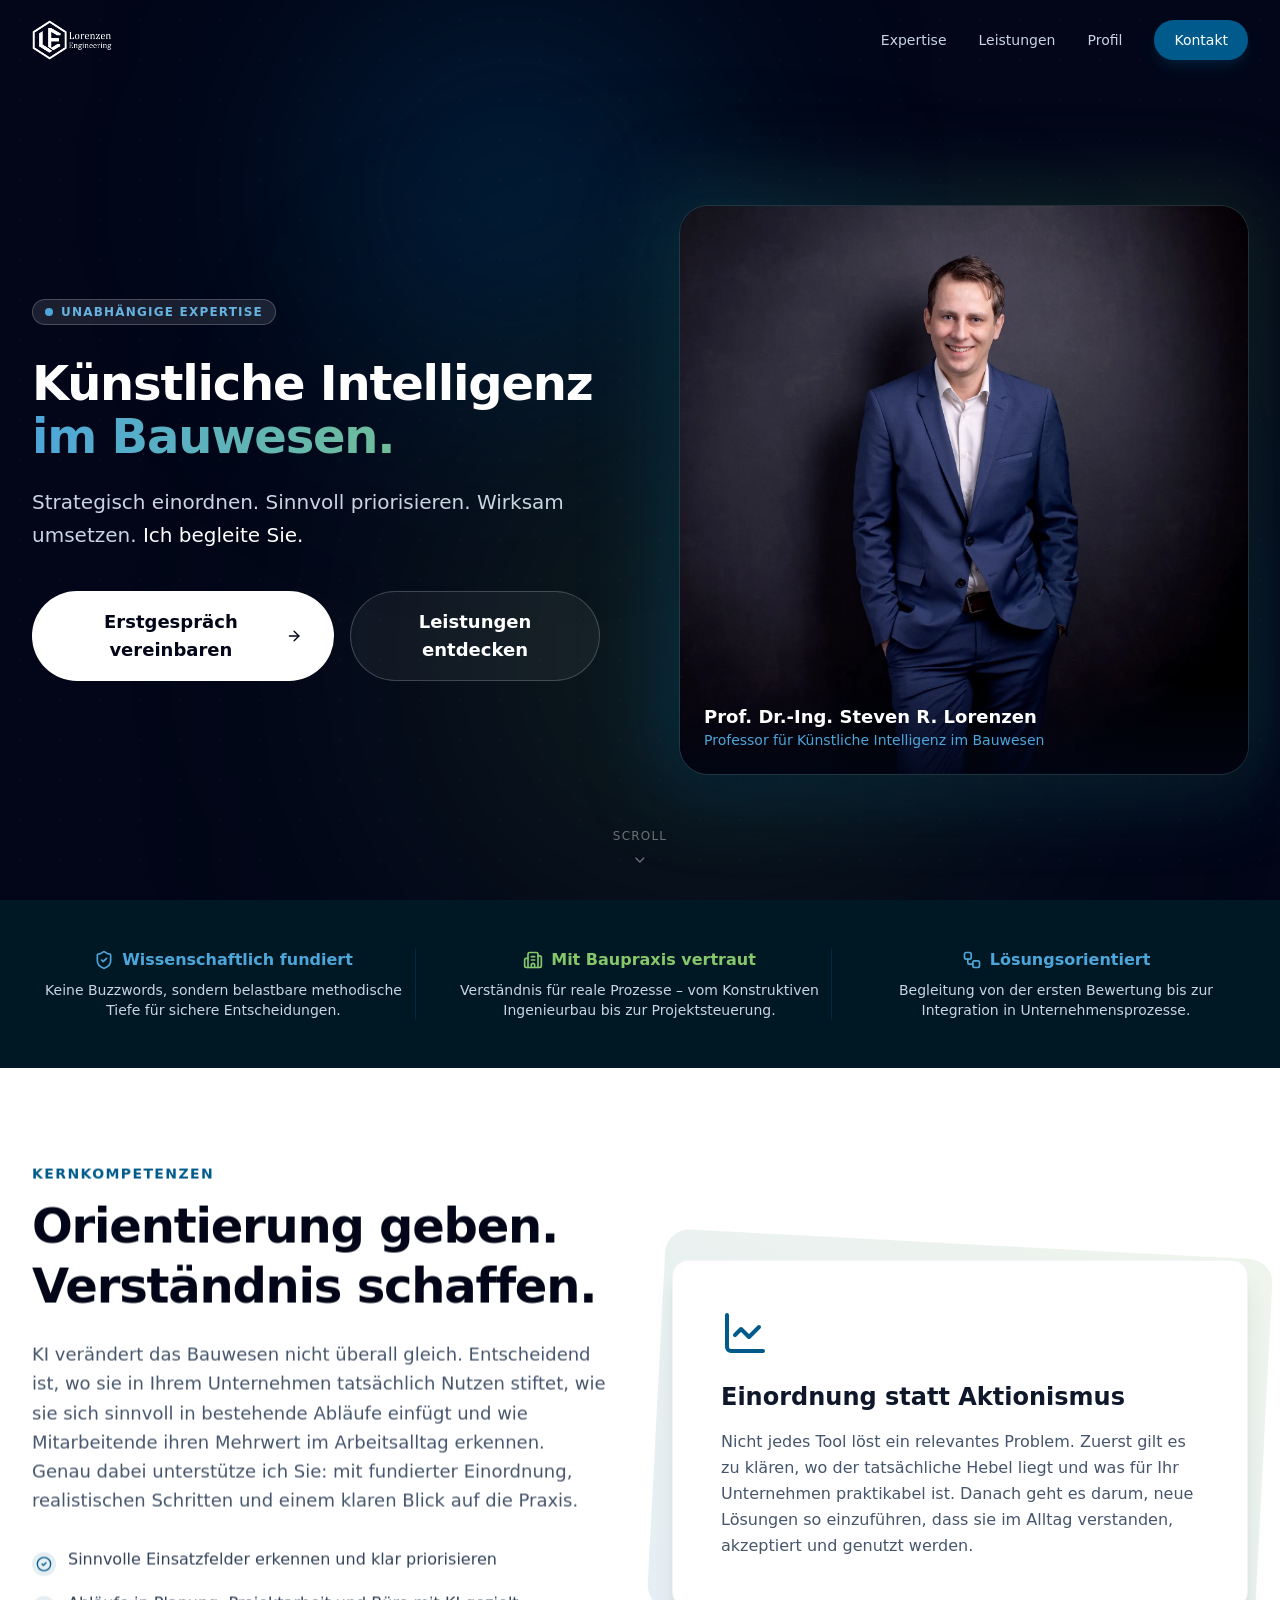
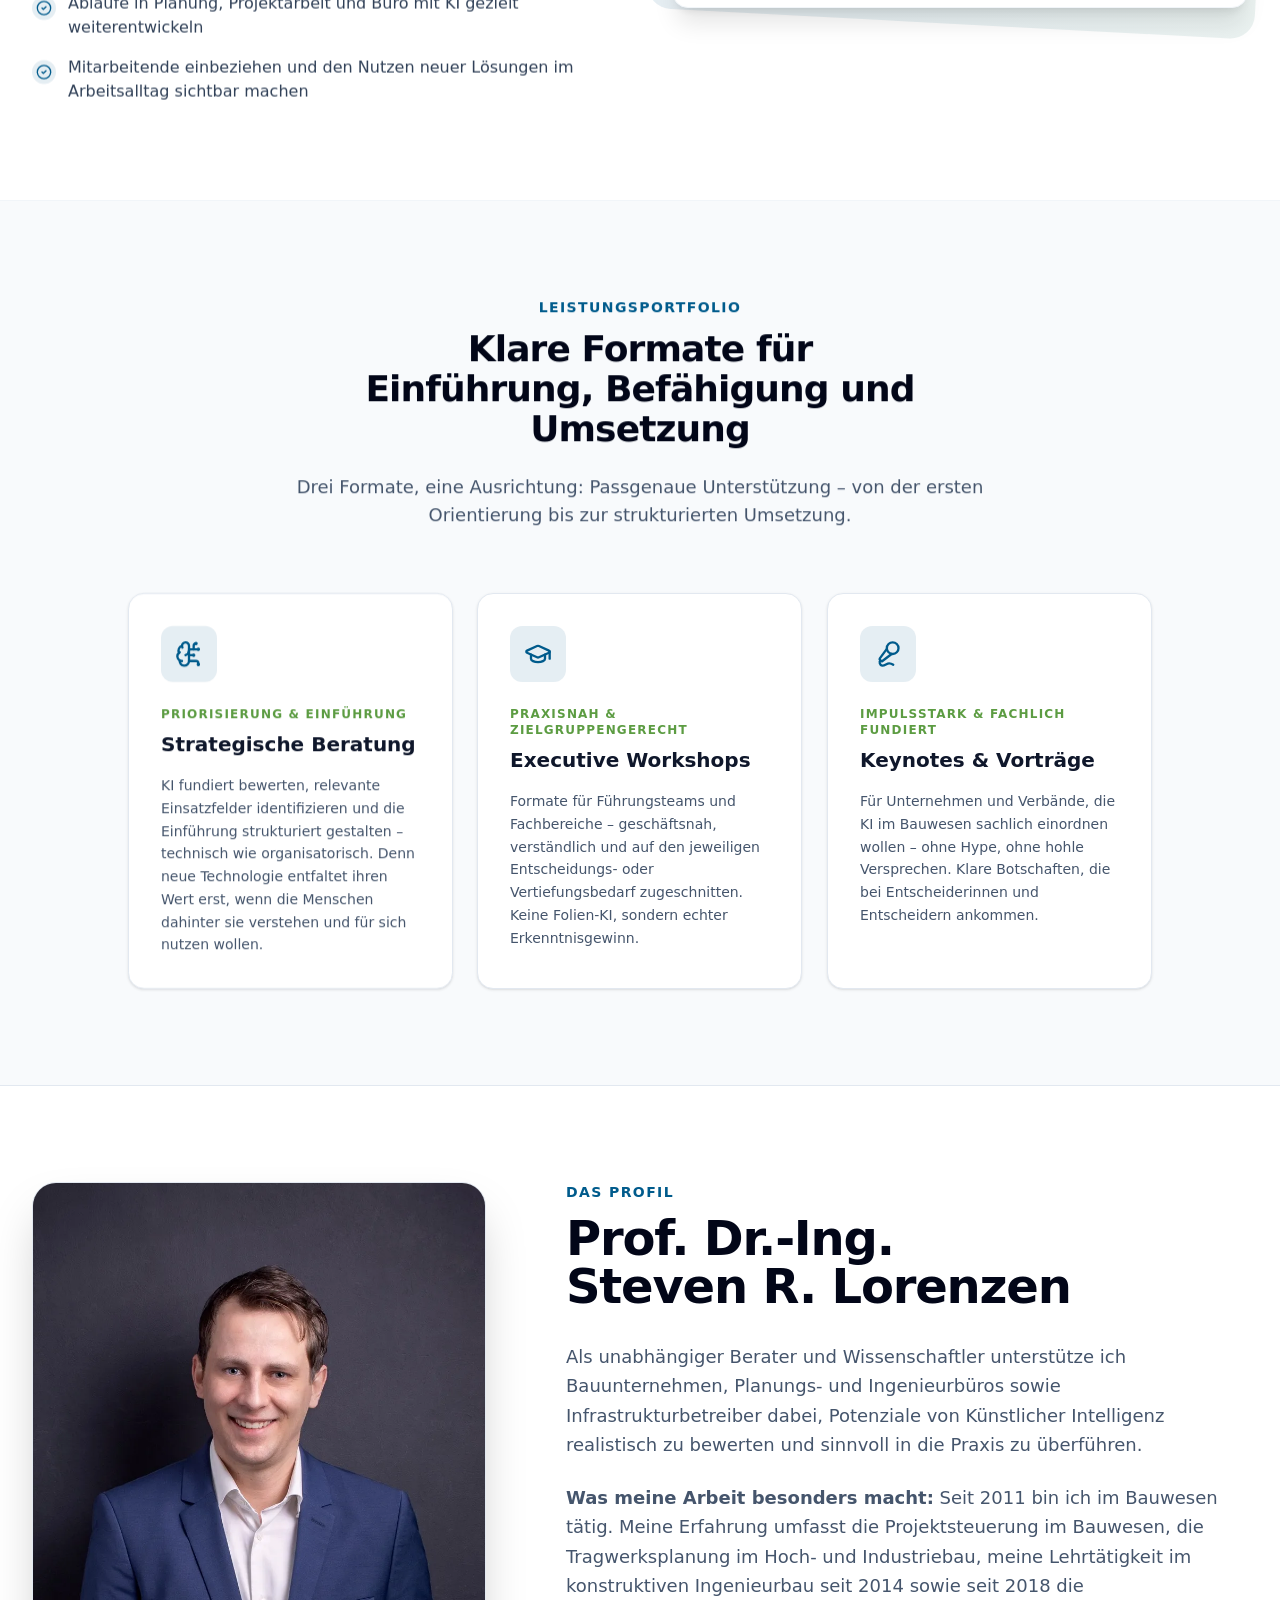
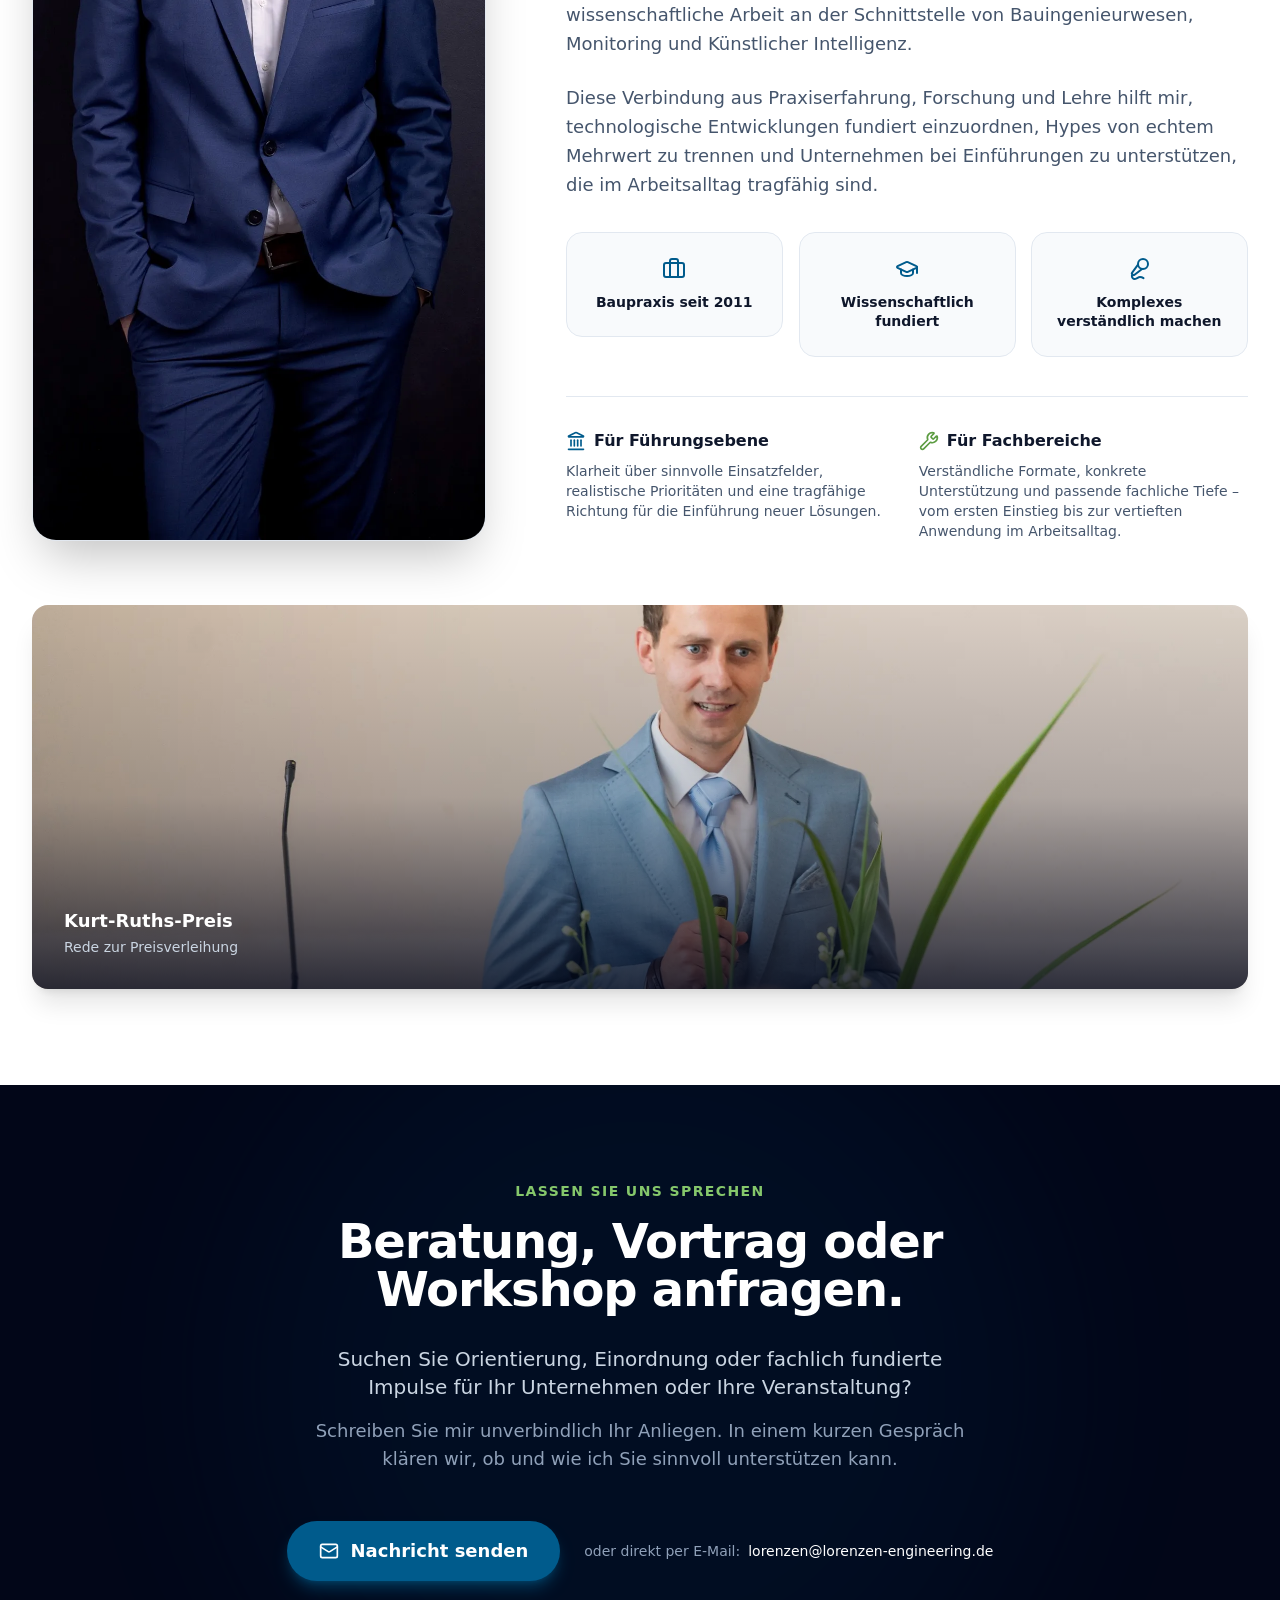
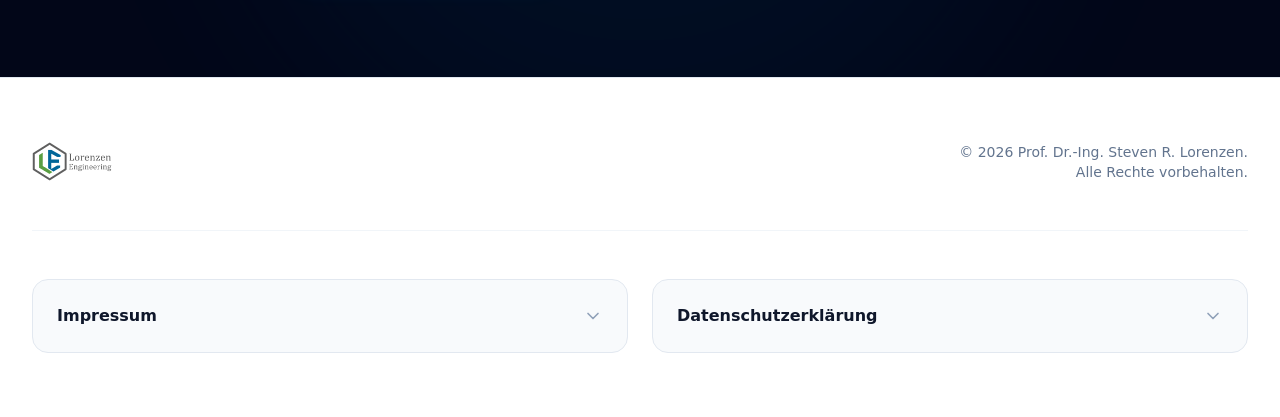
==== index.html @ 6f0c01d5 "Deploy Lorenzen Engineering Website - Neue React-App (Vite + Tailwind + Framer Motion) - WebP-Bilder" ====
<!doctype html>
<html lang="de" style="scroll-behavior:smooth">
  <head>
    <meta charset="UTF-8" />
    <meta name="viewport" content="width=device-width, initial-scale=1.0" />

    <title>Lorenzen Engineering – KI-Beratung im Bauwesen</title>
    <meta name="description" content="Prof. Dr.-Ing. Steven R. Lorenzen – Unabhängige KI-Beratung für das Bauwesen. Strategische Einordnung, Workshops und Keynotes. Sinnvoll priorisieren, wirksam umsetzen." />
    <meta name="author" content="Prof. Dr.-Ing. Steven R. Lorenzen" />
    <meta name="theme-color" content="#0f172a" />
    <meta name="keywords" content="KI Bauwesen, Künstliche Intelligenz Bauindustrie, KI-Beratung, AI Construction, KI Bauunternehmen, KI Strategie Bau, Digitalisierung Bauwesen, Steven Lorenzen, Lorenzen Engineering" />

    <!-- Canonical URL – Domain ggf. anpassen -->
    <link rel="canonical" href="https://lorenzen-engineering.de/" />

    <!-- Favicon -->
    <link rel="icon" type="image/svg+xml" href="/LE-LOGO.svg" />
    <link rel="icon" type="image/png" sizes="180x180" href="/favicon-180.png" />
    <link rel="apple-touch-icon" href="/favicon-180.png" />

    <!-- Preload Hero-Portrait (Above the fold) -->
    <link rel="preload" as="image" type="image/webp" href="/portrait.webp" />

    <!-- Open Graph – Domain ggf. anpassen -->
    <meta property="og:type" content="website" />
    <meta property="og:url" content="https://lorenzen-engineering.de/" />
    <meta property="og:title" content="Lorenzen Engineering – KI-Beratung im Bauwesen" />
    <meta property="og:description" content="Prof. Dr.-Ing. Steven R. Lorenzen – Unabhängige KI-Beratung für das Bauwesen. Strategisch einordnen, sinnvoll priorisieren, wirksam umsetzen." />
    <meta property="og:image" content="https://lorenzen-engineering.de/portrait.jpg" />
    <meta property="og:image:width" content="1800" />
    <meta property="og:image:height" content="1800" />
    <meta property="og:locale" content="de_DE" />
    <meta property="og:site_name" content="Lorenzen Engineering" />

    <!-- Twitter Card -->
    <meta name="twitter:card" content="summary_large_image" />
    <meta name="twitter:title" content="Lorenzen Engineering – KI-Beratung im Bauwesen" />
    <meta name="twitter:description" content="Prof. Dr.-Ing. Steven R. Lorenzen – Unabhängige KI-Beratung für das Bauwesen." />
    <meta name="twitter:image" content="https://lorenzen-engineering.de/portrait.jpg" />

    <!-- JSON-LD Structured Data -->
    <script type="application/ld+json">
    {
      "@context": "https://schema.org",
      "@type": "ProfessionalService",
      "name": "Lorenzen Engineering",
      "description": "Unabhängige KI-Beratung für das Bauwesen – Strategische Einordnung, Executive Workshops und Keynotes.",
      "url": "https://lorenzen-engineering.de",
      "logo": "https://lorenzen-engineering.de/LE-LOGO.svg",
      "image": "https://lorenzen-engineering.de/portrait.jpg",
      "email": "lorenzen@lorenzen-engineering.de",
      "knowsAbout": [
        "Künstliche Intelligenz im Bauwesen",
        "KI-Strategie für Bauunternehmen",
        "Digitalisierung in der Bauindustrie",
        "Structural Health Monitoring",
        "Konstruktiver Ingenieurbau"
      ],
      "founder": {
        "@type": "Person",
        "name": "Prof. Dr.-Ing. Steven R. Lorenzen",
        "jobTitle": "Professor für Künstliche Intelligenz im Bauwesen",
        "honorificPrefix": "Prof. Dr.-Ing.",
        "url": "https://lorenzen-engineering.de",
        "email": "lorenzen@lorenzen-engineering.de",
        "knowsAbout": [
          "Künstliche Intelligenz",
          "Bauingenieurwesen",
          "Structural Health Monitoring",
          "Tragwerksplanung",
          "Projektsteuerung"
        ]
      },
      "areaServed": {
        "@type": "Country",
        "name": "Germany"
      },
      "serviceType": [
        "KI-Strategieberatung",
        "Executive Workshops",
        "Keynotes und Fachvorträge"
      ]
    }
    </script>
    <script type="module" crossorigin src="/assets/index-CwK6IQO-.js"></script>
    <link rel="stylesheet" crossorigin href="/assets/index-BB06YUDj.css">
  </head>
  <body>
    <div id="root"></div>
  </body>
</html>
---- assets/index-BB06YUDj.css ----
@layer properties{@supports (((-webkit-hyphens:none)) and (not (margin-trim:inline))) or ((-moz-orient:inline) and (not (color:rgb(from red r g b)))){*,:before,:after,::backdrop{--tw-translate-x:0;--tw-translate-y:0;--tw-translate-z:0;--tw-rotate-x:initial;--tw-rotate-y:initial;--tw-rotate-z:initial;--tw-skew-x:initial;--tw-skew-y:initial;--tw-space-y-reverse:0;--tw-divide-y-reverse:0;--tw-border-style:solid;--tw-gradient-position:initial;--tw-gradient-from:#0000;--tw-gradient-via:#0000;--tw-gradient-to:#0000;--tw-gradient-stops:initial;--tw-gradient-via-stops:initial;--tw-gradient-from-position:0%;--tw-gradient-via-position:50%;--tw-gradient-to-position:100%;--tw-leading:initial;--tw-font-weight:initial;--tw-tracking:initial;--tw-shadow:0 0 #0000;--tw-shadow-color:initial;--tw-shadow-alpha:100%;--tw-inset-shadow:0 0 #0000;--tw-inset-shadow-color:initial;--tw-inset-shadow-alpha:100%;--tw-ring-color:initial;--tw-ring-shadow:0 0 #0000;--tw-inset-ring-color:initial;--tw-inset-ring-shadow:0 0 #0000;--tw-ring-inset:initial;--tw-ring-offset-width:0px;--tw-ring-offset-color:#fff;--tw-ring-offset-shadow:0 0 #0000;--tw-blur:initial;--tw-brightness:initial;--tw-contrast:initial;--tw-grayscale:initial;--tw-hue-rotate:initial;--tw-invert:initial;--tw-opacity:initial;--tw-saturate:initial;--tw-sepia:initial;--tw-drop-shadow:initial;--tw-drop-shadow-color:initial;--tw-drop-shadow-alpha:100%;--tw-drop-shadow-size:initial;--tw-backdrop-blur:initial;--tw-backdrop-brightness:initial;--tw-backdrop-contrast:initial;--tw-backdrop-grayscale:initial;--tw-backdrop-hue-rotate:initial;--tw-backdrop-invert:initial;--tw-backdrop-opacity:initial;--tw-backdrop-saturate:initial;--tw-backdrop-sepia:initial;--tw-duration:initial;--tw-divide-x-reverse:0}}}@layer theme{:root,:host{--font-sans:ui-sans-serif, system-ui, sans-serif, "Apple Color Emoji", "Segoe UI Emoji", "Segoe UI Symbol", "Noto Color Emoji";--font-mono:ui-monospace, SFMono-Regular, Menlo, Monaco, Consolas, "Liberation Mono", "Courier New", monospace;--color-slate-50:oklch(98.4% .003 247.858);--color-slate-100:oklch(96.8% .007 247.896);--color-slate-200:oklch(92.9% .013 255.508);--color-slate-300:oklch(86.9% .022 252.894);--color-slate-400:oklch(70.4% .04 256.788);--color-slate-500:oklch(55.4% .046 257.417);--color-slate-600:oklch(44.6% .043 257.281);--color-slate-700:oklch(37.2% .044 257.287);--color-slate-900:oklch(20.8% .042 265.755);--color-slate-950:oklch(12.9% .042 264.695);--color-white:#fff;--spacing:.25rem;--container-sm:24rem;--container-2xl:42rem;--container-3xl:48rem;--container-4xl:56rem;--container-5xl:64rem;--container-7xl:80rem;--text-xs:.75rem;--text-xs--line-height:calc(1 / .75);--text-sm:.875rem;--text-sm--line-height:calc(1.25 / .875);--text-base:1rem;--text-base--line-height: 1.5 ;--text-lg:1.125rem;--text-lg--line-height:calc(1.75 / 1.125);--text-xl:1.25rem;--text-xl--line-height:calc(1.75 / 1.25);--text-2xl:1.5rem;--text-2xl--line-height:calc(2 / 1.5);--text-3xl:1.875rem;--text-3xl--line-height: 1.2 ;--text-4xl:2.25rem;--text-4xl--line-height:calc(2.5 / 2.25);--text-5xl:3rem;--text-5xl--line-height:1;--font-weight-light:300;--font-weight-medium:500;--font-weight-semibold:600;--font-weight-bold:700;--tracking-tight:-.025em;--tracking-widest:.1em;--leading-tight:1.25;--leading-snug:1.375;--leading-relaxed:1.625;--radius-lg:.5rem;--radius-xl:.75rem;--radius-2xl:1rem;--radius-3xl:1.5rem;--animate-pulse:pulse 2s cubic-bezier(.4, 0, .6, 1) infinite;--animate-bounce:bounce 1s infinite;--blur-sm:8px;--blur-md:12px;--blur-2xl:40px;--default-transition-duration:.15s;--default-transition-timing-function:cubic-bezier(.4, 0, .2, 1);--default-font-family:var(--font-sans);--default-mono-font-family:var(--font-mono)}}@layer base{*,:after,:before,::backdrop{box-sizing:border-box;border:0 solid;margin:0;padding:0}::file-selector-button{box-sizing:border-box;border:0 solid;margin:0;padding:0}html,:host{-webkit-text-size-adjust:100%;tab-size:4;line-height:1.5;font-family:var(--default-font-family,ui-sans-serif, system-ui, sans-serif, "Apple Color Emoji", "Segoe UI Emoji", "Segoe UI Symbol", "Noto Color Emoji");font-feature-settings:var(--default-font-feature-settings,normal);font-variation-settings:var(--default-font-variation-settings,normal);-webkit-tap-highlight-color:transparent}hr{height:0;color:inherit;border-top-width:1px}abbr:where([title]){-webkit-text-decoration:underline dotted;text-decoration:underline dotted}h1,h2,h3,h4,h5,h6{font-size:inherit;font-weight:inherit}a{color:inherit;-webkit-text-decoration:inherit;text-decoration:inherit}b,strong{font-weight:bolder}code,kbd,samp,pre{font-family:var(--default-mono-font-family,ui-monospace, SFMono-Regular, Menlo, Monaco, Consolas, "Liberation Mono", "Courier New", monospace);font-feature-settings:var(--default-mono-font-feature-settings,normal);font-variation-settings:var(--default-mono-font-variation-settings,normal);font-size:1em}small{font-size:80%}sub,sup{vertical-align:baseline;font-size:75%;line-height:0;position:relative}sub{bottom:-.25em}sup{top:-.5em}table{text-indent:0;border-color:inherit;border-collapse:collapse}:-moz-focusring{outline:auto}progress{vertical-align:baseline}summary{display:list-item}ol,ul,menu{list-style:none}img,svg,video,canvas,audio,iframe,embed,object{vertical-align:middle;display:block}img,video{max-width:100%;height:auto}button,input,select,optgroup,textarea{font:inherit;font-feature-settings:inherit;font-variation-settings:inherit;letter-spacing:inherit;color:inherit;opacity:1;background-color:#0000;border-radius:0}::file-selector-button{font:inherit;font-feature-settings:inherit;font-variation-settings:inherit;letter-spacing:inherit;color:inherit;opacity:1;background-color:#0000;border-radius:0}:where(select:is([multiple],[size])) optgroup{font-weight:bolder}:where(select:is([multiple],[size])) optgroup option{padding-inline-start:20px}::file-selector-button{margin-inline-end:4px}::placeholder{opacity:1}@supports (not ((-webkit-appearance:-apple-pay-button))) or (contain-intrinsic-size:1px){::placeholder{color:currentColor}@supports (color:color-mix(in lab,red,red)){::placeholder{color:color-mix(in oklab,currentcolor 50%,transparent)}}}textarea{resize:vertical}::-webkit-search-decoration{-webkit-appearance:none}::-webkit-date-and-time-value{min-height:1lh;text-align:inherit}::-webkit-datetime-edit{display:inline-flex}::-webkit-datetime-edit-fields-wrapper{padding:0}::-webkit-datetime-edit{padding-block:0}::-webkit-datetime-edit-year-field{padding-block:0}::-webkit-datetime-edit-month-field{padding-block:0}::-webkit-datetime-edit-day-field{padding-block:0}::-webkit-datetime-edit-hour-field{padding-block:0}::-webkit-datetime-edit-minute-field{padding-block:0}::-webkit-datetime-edit-second-field{padding-block:0}::-webkit-datetime-edit-millisecond-field{padding-block:0}::-webkit-datetime-edit-meridiem-field{padding-block:0}::-webkit-calendar-picker-indicator{line-height:1}:-moz-ui-invalid{box-shadow:none}button,input:where([type=button],[type=reset],[type=submit]){appearance:button}::file-selector-button{appearance:button}::-webkit-inner-spin-button{height:auto}::-webkit-outer-spin-button{height:auto}[hidden]:where(:not([hidden=until-found])){display:none!important}}@layer components;@layer utilities{.visible{visibility:visible}.absolute{position:absolute}.fixed{position:fixed}.relative{position:relative}.-inset-4{inset:calc(var(--spacing) * -4)}.inset-0{inset:calc(var(--spacing) * 0)}.inset-x-0{inset-inline:calc(var(--spacing) * 0)}.start{inset-inline-start:var(--spacing)}.end{inset-inline-end:var(--spacing)}.top-0{top:calc(var(--spacing) * 0)}.top-1\/2{top:50%}.right-1\/4{right:25%}.bottom-0{bottom:calc(var(--spacing) * 0)}.bottom-8{bottom:calc(var(--spacing) * 8)}.left-1\/2{left:50%}.left-1\/4{left:25%}.z-10{z-index:10}.z-50{z-index:50}.mx-auto{margin-inline:auto}.mt-0\.5{margin-top:calc(var(--spacing) * .5)}.mt-1{margin-top:calc(var(--spacing) * 1)}.mt-2{margin-top:calc(var(--spacing) * 2)}.mt-6{margin-top:calc(var(--spacing) * 6)}.mt-10{margin-top:calc(var(--spacing) * 10)}.mt-16{margin-top:calc(var(--spacing) * 16)}.mb-2{margin-bottom:calc(var(--spacing) * 2)}.mb-3{margin-bottom:calc(var(--spacing) * 3)}.mb-4{margin-bottom:calc(var(--spacing) * 4)}.mb-6{margin-bottom:calc(var(--spacing) * 6)}.mb-8{margin-bottom:calc(var(--spacing) * 8)}.mb-10{margin-bottom:calc(var(--spacing) * 10)}.mb-12{margin-bottom:calc(var(--spacing) * 12)}.mb-16{margin-bottom:calc(var(--spacing) * 16)}.block{display:block}.flex{display:flex}.grid{display:grid}.hidden{display:none}.inline-flex{display:inline-flex}.h-1\/3{height:33.3333%}.h-2{height:calc(var(--spacing) * 2)}.h-4{height:calc(var(--spacing) * 4)}.h-5{height:calc(var(--spacing) * 5)}.h-6{height:calc(var(--spacing) * 6)}.h-7{height:calc(var(--spacing) * 7)}.h-10{height:calc(var(--spacing) * 10)}.h-12{height:calc(var(--spacing) * 12)}.h-14{height:calc(var(--spacing) * 14)}.h-64{height:calc(var(--spacing) * 64)}.h-96{height:calc(var(--spacing) * 96)}.h-\[500px\]{height:500px}.h-\[800px\]{height:800px}.h-auto{height:auto}.h-full{height:100%}.min-h-\[500px\]{min-height:500px}.min-h-screen{min-height:100vh}.w-2{width:calc(var(--spacing) * 2)}.w-4{width:calc(var(--spacing) * 4)}.w-5{width:calc(var(--spacing) * 5)}.w-6{width:calc(var(--spacing) * 6)}.w-7{width:calc(var(--spacing) * 7)}.w-12{width:calc(var(--spacing) * 12)}.w-14{width:calc(var(--spacing) * 14)}.w-96{width:calc(var(--spacing) * 96)}.w-\[500px\]{width:500px}.w-\[800px\]{width:800px}.w-auto{width:auto}.w-full{width:100%}.max-w-2xl{max-width:var(--container-2xl)}.max-w-3xl{max-width:var(--container-3xl)}.max-w-4xl{max-width:var(--container-4xl)}.max-w-5xl{max-width:var(--container-5xl)}.max-w-7xl{max-width:var(--container-7xl)}.max-w-sm{max-width:var(--container-sm)}.shrink-0{flex-shrink:0}.flex-grow{flex-grow:1}.-translate-x-1\/2{--tw-translate-x: -50% ;translate:var(--tw-translate-x) var(--tw-translate-y)}.-translate-y-1\/2{--tw-translate-y: -50% ;translate:var(--tw-translate-x) var(--tw-translate-y)}.rotate-3{rotate:3deg}.transform{transform:var(--tw-rotate-x,) var(--tw-rotate-y,) var(--tw-rotate-z,) var(--tw-skew-x,) var(--tw-skew-y,)}.animate-bounce{animation:var(--animate-bounce)}.animate-pulse{animation:var(--animate-pulse)}.cursor-pointer{cursor:pointer}.list-none{list-style-type:none}.grid-cols-1{grid-template-columns:repeat(1,minmax(0,1fr))}.flex-col{flex-direction:column}.flex-wrap{flex-wrap:wrap}.items-center{align-items:center}.items-start{align-items:flex-start}.justify-between{justify-content:space-between}.justify-center{justify-content:center}.gap-2{gap:calc(var(--spacing) * 2)}.gap-3{gap:calc(var(--spacing) * 3)}.gap-4{gap:calc(var(--spacing) * 4)}.gap-6{gap:calc(var(--spacing) * 6)}.gap-8{gap:calc(var(--spacing) * 8)}.gap-12{gap:calc(var(--spacing) * 12)}.gap-16{gap:calc(var(--spacing) * 16)}:where(.space-y-4>:not(:last-child)){--tw-space-y-reverse:0;margin-block-start:calc(calc(var(--spacing) * 4) * var(--tw-space-y-reverse));margin-block-end:calc(calc(var(--spacing) * 4) * calc(1 - var(--tw-space-y-reverse)))}:where(.space-y-6>:not(:last-child)){--tw-space-y-reverse:0;margin-block-start:calc(calc(var(--spacing) * 6) * var(--tw-space-y-reverse));margin-block-end:calc(calc(var(--spacing) * 6) * calc(1 - var(--tw-space-y-reverse)))}:where(.divide-y>:not(:last-child)){--tw-divide-y-reverse:0;border-bottom-style:var(--tw-border-style);border-top-style:var(--tw-border-style);border-top-width:calc(1px * var(--tw-divide-y-reverse));border-bottom-width:calc(1px * calc(1 - var(--tw-divide-y-reverse)))}:where(.divide-\[\#005B8C\]\/30>:not(:last-child)){border-color:#005b8c4d}.overflow-hidden{overflow:hidden}.rounded-2xl{border-radius:var(--radius-2xl)}.rounded-3xl{border-radius:var(--radius-3xl)}.rounded-\[1\.75rem\]{border-radius:1.75rem}.rounded-\[2rem\]{border-radius:2rem}.rounded-full{border-radius:3.40282e38px}.rounded-lg{border-radius:var(--radius-lg)}.rounded-xl{border-radius:var(--radius-xl)}.border{border-style:var(--tw-border-style);border-width:1px}.border-t{border-top-style:var(--tw-border-style);border-top-width:1px}.border-b{border-bottom-style:var(--tw-border-style);border-bottom-width:1px}.border-l{border-left-style:var(--tw-border-style);border-left-width:1px}.border-slate-100{border-color:var(--color-slate-100)}.border-slate-200{border-color:var(--color-slate-200)}.border-slate-300{border-color:var(--color-slate-300)}.border-slate-600{border-color:var(--color-slate-600)}.border-transparent{border-color:#0000}.border-white\/20{border-color:#fff3}@supports (color:color-mix(in lab,red,red)){.border-white\/20{border-color:color-mix(in oklab,var(--color-white) 20%,transparent)}}.bg-\[\#4DA6D9\]{background-color:#4da6d9}.bg-\[\#005B8C\]{background-color:#005b8c}.bg-\[\#005B8C\]\/10{background-color:#005b8c1a}.bg-\[\#005B8C\]\/30{background-color:#005b8c4d}.bg-\[\#5C9C42\]\/20{background-color:#5c9c4233}.bg-\[\#001724\]{background-color:#001724}.bg-slate-50{background-color:var(--color-slate-50)}.bg-slate-100{background-color:var(--color-slate-100)}.bg-slate-950{background-color:var(--color-slate-950)}.bg-transparent{background-color:#0000}.bg-white{background-color:var(--color-white)}.bg-white\/5{background-color:#ffffff0d}@supports (color:color-mix(in lab,red,red)){.bg-white\/5{background-color:color-mix(in oklab,var(--color-white) 5%,transparent)}}.bg-white\/10{background-color:#ffffff1a}@supports (color:color-mix(in lab,red,red)){.bg-white\/10{background-color:color-mix(in oklab,var(--color-white) 10%,transparent)}}.bg-white\/95{background-color:#fffffff2}@supports (color:color-mix(in lab,red,red)){.bg-white\/95{background-color:color-mix(in oklab,var(--color-white) 95%,transparent)}}.bg-gradient-to-r{--tw-gradient-position:to right in oklab;background-image:linear-gradient(var(--tw-gradient-stops))}.bg-gradient-to-t{--tw-gradient-position:to top in oklab;background-image:linear-gradient(var(--tw-gradient-stops))}.bg-gradient-to-tr{--tw-gradient-position:to top right in oklab;background-image:linear-gradient(var(--tw-gradient-stops))}.bg-\[url\(\'data\:image\/svg\+xml\;base64\,PHN2ZyB3aWR0aD0iNDAiIGhlaWdodD0iNDAiIHhtbG5zPSJodHRwOi8vd3d3LnczLm9yZy8yMDAwL3N2ZyI\+PGNpcmNsZSBjeD0iMjAiIGN5PSIyMCIgcj0iMSIgZmlsbD0icmdiYSgyNTUsIDI1NSwgMjU1LCAwLjA1KSIvPjwvc3ZnPg\=\=\'\)\]{background-image:url([data-uri])}.from-\[\#4DA6D9\]{--tw-gradient-from:#4da6d9;--tw-gradient-stops:var(--tw-gradient-via-stops,var(--tw-gradient-position), var(--tw-gradient-from) var(--tw-gradient-from-position), var(--tw-gradient-to) var(--tw-gradient-to-position))}.from-\[\#005B8C\]\/10{--tw-gradient-from:oklab(45.1808% -.0501169 -.0954591/.1);--tw-gradient-stops:var(--tw-gradient-via-stops,var(--tw-gradient-position), var(--tw-gradient-from) var(--tw-gradient-from-position), var(--tw-gradient-to) var(--tw-gradient-to-position))}.from-\[\#005B8C\]\/40{--tw-gradient-from:oklab(45.1808% -.0501169 -.0954591/.4);--tw-gradient-stops:var(--tw-gradient-via-stops,var(--tw-gradient-position), var(--tw-gradient-from) var(--tw-gradient-from-position), var(--tw-gradient-to) var(--tw-gradient-to-position))}.from-slate-950\/70{--tw-gradient-from:#020618b3}@supports (color:color-mix(in lab,red,red)){.from-slate-950\/70{--tw-gradient-from:color-mix(in oklab, var(--color-slate-950) 70%, transparent)}}.from-slate-950\/70{--tw-gradient-stops:var(--tw-gradient-via-stops,var(--tw-gradient-position), var(--tw-gradient-from) var(--tw-gradient-from-position), var(--tw-gradient-to) var(--tw-gradient-to-position))}.from-slate-950\/80{--tw-gradient-from:#020618cc}@supports (color:color-mix(in lab,red,red)){.from-slate-950\/80{--tw-gradient-from:color-mix(in oklab, var(--color-slate-950) 80%, transparent)}}.from-slate-950\/80{--tw-gradient-stops:var(--tw-gradient-via-stops,var(--tw-gradient-position), var(--tw-gradient-from) var(--tw-gradient-from-position), var(--tw-gradient-to) var(--tw-gradient-to-position))}.via-slate-950\/20{--tw-gradient-via:#02061833}@supports (color:color-mix(in lab,red,red)){.via-slate-950\/20{--tw-gradient-via:color-mix(in oklab, var(--color-slate-950) 20%, transparent)}}.via-slate-950\/20{--tw-gradient-via-stops:var(--tw-gradient-position), var(--tw-gradient-from) var(--tw-gradient-from-position), var(--tw-gradient-via) var(--tw-gradient-via-position), var(--tw-gradient-to) var(--tw-gradient-to-position);--tw-gradient-stops:var(--tw-gradient-via-stops)}.via-transparent{--tw-gradient-via:transparent;--tw-gradient-via-stops:var(--tw-gradient-position), var(--tw-gradient-from) var(--tw-gradient-from-position), var(--tw-gradient-via) var(--tw-gradient-via-position), var(--tw-gradient-to) var(--tw-gradient-to-position);--tw-gradient-stops:var(--tw-gradient-via-stops)}.to-\[\#5C9C42\]\/10{--tw-gradient-to:oklab(62.909% -.103717 .0947121/.1);--tw-gradient-stops:var(--tw-gradient-via-stops,var(--tw-gradient-position), var(--tw-gradient-from) var(--tw-gradient-from-position), var(--tw-gradient-to) var(--tw-gradient-to-position))}.to-\[\#5C9C42\]\/20{--tw-gradient-to:oklab(62.909% -.103717 .0947121/.2);--tw-gradient-stops:var(--tw-gradient-via-stops,var(--tw-gradient-position), var(--tw-gradient-from) var(--tw-gradient-from-position), var(--tw-gradient-to) var(--tw-gradient-to-position))}.to-\[\#85C76B\]{--tw-gradient-to:#85c76b;--tw-gradient-stops:var(--tw-gradient-via-stops,var(--tw-gradient-position), var(--tw-gradient-from) var(--tw-gradient-from-position), var(--tw-gradient-to) var(--tw-gradient-to-position))}.to-transparent{--tw-gradient-to:transparent;--tw-gradient-stops:var(--tw-gradient-via-stops,var(--tw-gradient-position), var(--tw-gradient-from) var(--tw-gradient-from-position), var(--tw-gradient-to) var(--tw-gradient-to-position))}.bg-clip-text{-webkit-background-clip:text;background-clip:text}.object-contain{object-fit:contain}.object-cover{object-fit:cover}.object-\[center_35\%\]{object-position:center 35%}.object-top{object-position:top}.p-1{padding:calc(var(--spacing) * 1)}.p-2{padding:calc(var(--spacing) * 2)}.p-6{padding:calc(var(--spacing) * 6)}.p-8{padding:calc(var(--spacing) * 8)}.px-3{padding-inline:calc(var(--spacing) * 3)}.px-4{padding-inline:calc(var(--spacing) * 4)}.px-5{padding-inline:calc(var(--spacing) * 5)}.px-6{padding-inline:calc(var(--spacing) * 6)}.px-8{padding-inline:calc(var(--spacing) * 8)}.py-1{padding-block:calc(var(--spacing) * 1)}.py-2{padding-block:calc(var(--spacing) * 2)}.py-2\.5{padding-block:calc(var(--spacing) * 2.5)}.py-3{padding-block:calc(var(--spacing) * 3)}.py-4{padding-block:calc(var(--spacing) * 4)}.py-5{padding-block:calc(var(--spacing) * 5)}.py-6{padding-block:calc(var(--spacing) * 6)}.py-12{padding-block:calc(var(--spacing) * 12)}.py-16{padding-block:calc(var(--spacing) * 16)}.py-20{padding-block:calc(var(--spacing) * 20)}.py-24{padding-block:calc(var(--spacing) * 24)}.pt-4{padding-top:calc(var(--spacing) * 4)}.pt-8{padding-top:calc(var(--spacing) * 8)}.pt-12{padding-top:calc(var(--spacing) * 12)}.pt-20{padding-top:calc(var(--spacing) * 20)}.pl-2{padding-left:calc(var(--spacing) * 2)}.text-center{text-align:center}.text-left{text-align:left}.font-sans{font-family:var(--font-sans)}.text-2xl{font-size:var(--text-2xl);line-height:var(--tw-leading,var(--text-2xl--line-height))}.text-3xl{font-size:var(--text-3xl);line-height:var(--tw-leading,var(--text-3xl--line-height))}.text-4xl{font-size:var(--text-4xl);line-height:var(--tw-leading,var(--text-4xl--line-height))}.text-base{font-size:var(--text-base);line-height:var(--tw-leading,var(--text-base--line-height))}.text-lg{font-size:var(--text-lg);line-height:var(--tw-leading,var(--text-lg--line-height))}.text-sm{font-size:var(--text-sm);line-height:var(--tw-leading,var(--text-sm--line-height))}.text-xl{font-size:var(--text-xl);line-height:var(--tw-leading,var(--text-xl--line-height))}.text-xs{font-size:var(--text-xs);line-height:var(--tw-leading,var(--text-xs--line-height))}.leading-\[1\.1\]{--tw-leading:1.1;line-height:1.1}.leading-relaxed{--tw-leading:var(--leading-relaxed);line-height:var(--leading-relaxed)}.leading-snug{--tw-leading:var(--leading-snug);line-height:var(--leading-snug)}.leading-tight{--tw-leading:var(--leading-tight);line-height:var(--leading-tight)}.font-bold{--tw-font-weight:var(--font-weight-bold);font-weight:var(--font-weight-bold)}.font-light{--tw-font-weight:var(--font-weight-light);font-weight:var(--font-weight-light)}.font-medium{--tw-font-weight:var(--font-weight-medium);font-weight:var(--font-weight-medium)}.font-semibold{--tw-font-weight:var(--font-weight-semibold);font-weight:var(--font-weight-semibold)}.tracking-tight{--tw-tracking:var(--tracking-tight);letter-spacing:var(--tracking-tight)}.tracking-widest{--tw-tracking:var(--tracking-widest);letter-spacing:var(--tracking-widest)}.whitespace-pre-wrap{white-space:pre-wrap}.text-\[\#4DA6D9\]{color:#4da6d9}.text-\[\#005B8C\]{color:#005b8c}.text-\[\#5C9C42\]{color:#5c9c42}.text-\[\#66B2E0\]{color:#66b2e0}.text-\[\#85C76B\]{color:#85c76b}.text-slate-300{color:var(--color-slate-300)}.text-slate-400{color:var(--color-slate-400)}.text-slate-500{color:var(--color-slate-500)}.text-slate-600{color:var(--color-slate-600)}.text-slate-700{color:var(--color-slate-700)}.text-slate-900{color:var(--color-slate-900)}.text-slate-950{color:var(--color-slate-950)}.text-transparent{color:#0000}.text-white{color:var(--color-white)}.text-white\/40{color:#fff6}@supports (color:color-mix(in lab,red,red)){.text-white\/40{color:color-mix(in oklab,var(--color-white) 40%,transparent)}}.uppercase{text-transform:uppercase}.opacity-30{opacity:.3}.opacity-50{opacity:.5}.shadow-2xl{--tw-shadow:0 25px 50px -12px var(--tw-shadow-color,#00000040);box-shadow:var(--tw-inset-shadow),var(--tw-inset-ring-shadow),var(--tw-ring-offset-shadow),var(--tw-ring-shadow),var(--tw-shadow)}.shadow-lg{--tw-shadow:0 10px 15px -3px var(--tw-shadow-color,#0000001a), 0 4px 6px -4px var(--tw-shadow-color,#0000001a);box-shadow:var(--tw-inset-shadow),var(--tw-inset-ring-shadow),var(--tw-ring-offset-shadow),var(--tw-ring-shadow),var(--tw-shadow)}.shadow-sm{--tw-shadow:0 1px 3px 0 var(--tw-shadow-color,#0000001a), 0 1px 2px -1px var(--tw-shadow-color,#0000001a);box-shadow:var(--tw-inset-shadow),var(--tw-inset-ring-shadow),var(--tw-ring-offset-shadow),var(--tw-ring-shadow),var(--tw-shadow)}.shadow-xl{--tw-shadow:0 20px 25px -5px var(--tw-shadow-color,#0000001a), 0 8px 10px -6px var(--tw-shadow-color,#0000001a);box-shadow:var(--tw-inset-shadow),var(--tw-inset-ring-shadow),var(--tw-ring-offset-shadow),var(--tw-ring-shadow),var(--tw-shadow)}.ring-1{--tw-ring-shadow:var(--tw-ring-inset,) 0 0 0 calc(1px + var(--tw-ring-offset-width)) var(--tw-ring-color,currentcolor);box-shadow:var(--tw-inset-shadow),var(--tw-inset-ring-shadow),var(--tw-ring-offset-shadow),var(--tw-ring-shadow),var(--tw-shadow)}.shadow-\[\#005B8C\]\/20{--tw-shadow-color:#005b8c33}@supports (color:color-mix(in lab,red,red)){.shadow-\[\#005B8C\]\/20{--tw-shadow-color:color-mix(in oklab, oklab(45.1808% -.0501169 -.0954591/.2) var(--tw-shadow-alpha), transparent)}}.shadow-\[\#005B8C\]\/50{--tw-shadow-color:#005b8c80}@supports (color:color-mix(in lab,red,red)){.shadow-\[\#005B8C\]\/50{--tw-shadow-color:color-mix(in oklab, oklab(45.1808% -.0501169 -.0954591/.5) var(--tw-shadow-alpha), transparent)}}.ring-white\/10{--tw-ring-color:#ffffff1a}@supports (color:color-mix(in lab,red,red)){.ring-white\/10{--tw-ring-color:color-mix(in oklab, var(--color-white) 10%, transparent)}}.blur-2xl{--tw-blur:blur(var(--blur-2xl));filter:var(--tw-blur,) var(--tw-brightness,) var(--tw-contrast,) var(--tw-grayscale,) var(--tw-hue-rotate,) var(--tw-invert,) var(--tw-saturate,) var(--tw-sepia,) var(--tw-drop-shadow,)}.blur-\[100px\]{--tw-blur:blur(100px);filter:var(--tw-blur,) var(--tw-brightness,) var(--tw-contrast,) var(--tw-grayscale,) var(--tw-hue-rotate,) var(--tw-invert,) var(--tw-saturate,) var(--tw-sepia,) var(--tw-drop-shadow,)}.blur-\[120px\]{--tw-blur:blur(120px);filter:var(--tw-blur,) var(--tw-brightness,) var(--tw-contrast,) var(--tw-grayscale,) var(--tw-hue-rotate,) var(--tw-invert,) var(--tw-saturate,) var(--tw-sepia,) var(--tw-drop-shadow,)}.blur-\[150px\]{--tw-blur:blur(150px);filter:var(--tw-blur,) var(--tw-brightness,) var(--tw-contrast,) var(--tw-grayscale,) var(--tw-hue-rotate,) var(--tw-invert,) var(--tw-saturate,) var(--tw-sepia,) var(--tw-drop-shadow,)}.brightness-0{--tw-brightness:brightness(0%);filter:var(--tw-blur,) var(--tw-brightness,) var(--tw-contrast,) var(--tw-grayscale,) var(--tw-hue-rotate,) var(--tw-invert,) var(--tw-saturate,) var(--tw-sepia,) var(--tw-drop-shadow,)}.invert{--tw-invert:invert(100%);filter:var(--tw-blur,) var(--tw-brightness,) var(--tw-contrast,) var(--tw-grayscale,) var(--tw-hue-rotate,) var(--tw-invert,) var(--tw-saturate,) var(--tw-sepia,) var(--tw-drop-shadow,)}.backdrop-blur-md{--tw-backdrop-blur:blur(var(--blur-md));-webkit-backdrop-filter:var(--tw-backdrop-blur,) var(--tw-backdrop-brightness,) var(--tw-backdrop-contrast,) var(--tw-backdrop-grayscale,) var(--tw-backdrop-hue-rotate,) var(--tw-backdrop-invert,) var(--tw-backdrop-opacity,) var(--tw-backdrop-saturate,) var(--tw-backdrop-sepia,);backdrop-filter:var(--tw-backdrop-blur,) var(--tw-backdrop-brightness,) var(--tw-backdrop-contrast,) var(--tw-backdrop-grayscale,) var(--tw-backdrop-hue-rotate,) var(--tw-backdrop-invert,) var(--tw-backdrop-opacity,) var(--tw-backdrop-saturate,) var(--tw-backdrop-sepia,)}.backdrop-blur-sm{--tw-backdrop-blur:blur(var(--blur-sm));-webkit-backdrop-filter:var(--tw-backdrop-blur,) var(--tw-backdrop-brightness,) var(--tw-backdrop-contrast,) var(--tw-backdrop-grayscale,) var(--tw-backdrop-hue-rotate,) var(--tw-backdrop-invert,) var(--tw-backdrop-opacity,) var(--tw-backdrop-saturate,) var(--tw-backdrop-sepia,);backdrop-filter:var(--tw-backdrop-blur,) var(--tw-backdrop-brightness,) var(--tw-backdrop-contrast,) var(--tw-backdrop-grayscale,) var(--tw-backdrop-hue-rotate,) var(--tw-backdrop-invert,) var(--tw-backdrop-opacity,) var(--tw-backdrop-saturate,) var(--tw-backdrop-sepia,)}.transition{transition-property:color,background-color,border-color,outline-color,text-decoration-color,fill,stroke,--tw-gradient-from,--tw-gradient-via,--tw-gradient-to,opacity,box-shadow,transform,translate,scale,rotate,filter,-webkit-backdrop-filter,backdrop-filter,display,content-visibility,overlay,pointer-events;transition-timing-function:var(--tw-ease,var(--default-transition-timing-function));transition-duration:var(--tw-duration,var(--default-transition-duration))}.transition-all{transition-property:all;transition-timing-function:var(--tw-ease,var(--default-transition-timing-function));transition-duration:var(--tw-duration,var(--default-transition-duration))}.transition-colors{transition-property:color,background-color,border-color,outline-color,text-decoration-color,fill,stroke,--tw-gradient-from,--tw-gradient-via,--tw-gradient-to;transition-timing-function:var(--tw-ease,var(--default-transition-timing-function));transition-duration:var(--tw-duration,var(--default-transition-duration))}.transition-transform{transition-property:transform,translate,scale,rotate;transition-timing-function:var(--tw-ease,var(--default-transition-timing-function));transition-duration:var(--tw-duration,var(--default-transition-duration))}.duration-300{--tw-duration:.3s;transition-duration:.3s}.group-open\:rotate-180:is(:where(.group):is([open],:popover-open,:open) *){rotate:180deg}@media(hover:hover){.group-hover\:translate-x-1:is(:where(.group):hover *){--tw-translate-x:calc(var(--spacing) * 1);translate:var(--tw-translate-x) var(--tw-translate-y)}.group-hover\:bg-\[\#005B8C\]:is(:where(.group):hover *){background-color:#005b8c}.group-hover\:text-white:is(:where(.group):hover *){color:var(--color-white)}}.selection\:bg-\[\#005B8C\] ::selection{background-color:#005b8c}.selection\:bg-\[\#005B8C\]::selection{background-color:#005b8c}.selection\:text-white ::selection{color:var(--color-white)}.selection\:text-white::selection{color:var(--color-white)}.open\:bg-white:is([open],:popover-open,:open){background-color:var(--color-white)}.open\:shadow-lg:is([open],:popover-open,:open){--tw-shadow:0 10px 15px -3px var(--tw-shadow-color,#0000001a), 0 4px 6px -4px var(--tw-shadow-color,#0000001a);box-shadow:var(--tw-inset-shadow),var(--tw-inset-ring-shadow),var(--tw-ring-offset-shadow),var(--tw-ring-shadow),var(--tw-shadow)}@media(hover:hover){.hover\:-translate-y-1:hover{--tw-translate-y:calc(var(--spacing) * -1);translate:var(--tw-translate-x) var(--tw-translate-y)}.hover\:bg-\[\#004A73\]:hover{background-color:#004a73}.hover\:bg-slate-100:hover{background-color:var(--color-slate-100)}.hover\:bg-white\/10:hover{background-color:#ffffff1a}@supports (color:color-mix(in lab,red,red)){.hover\:bg-white\/10:hover{background-color:color-mix(in oklab,var(--color-white) 10%,transparent)}}.hover\:text-\[\#4DA6D9\]:hover{color:#4da6d9}.hover\:text-\[\#005B8C\]:hover{color:#005b8c}.hover\:shadow-xl:hover{--tw-shadow:0 20px 25px -5px var(--tw-shadow-color,#0000001a), 0 8px 10px -6px var(--tw-shadow-color,#0000001a);box-shadow:var(--tw-inset-shadow),var(--tw-inset-ring-shadow),var(--tw-ring-offset-shadow),var(--tw-ring-shadow),var(--tw-shadow)}}@media(min-width:40rem){.sm\:h-80{height:calc(var(--spacing) * 80)}.sm\:w-auto{width:auto}.sm\:grid-cols-2{grid-template-columns:repeat(2,minmax(0,1fr))}.sm\:grid-cols-3{grid-template-columns:repeat(3,minmax(0,1fr))}.sm\:flex-row{flex-direction:row}.sm\:p-8{padding:calc(var(--spacing) * 8)}.sm\:text-5xl{font-size:var(--text-5xl);line-height:var(--tw-leading,var(--text-5xl--line-height))}.sm\:text-lg{font-size:var(--text-lg);line-height:var(--tw-leading,var(--text-lg--line-height))}}@media(min-width:48rem){.md\:flex{display:flex}.md\:hidden{display:none}.md\:grid-cols-2{grid-template-columns:repeat(2,minmax(0,1fr))}.md\:grid-cols-3{grid-template-columns:repeat(3,minmax(0,1fr))}.md\:flex-row{flex-direction:row}.md\:items-center{align-items:center}.md\:justify-center{justify-content:center}:where(.md\:divide-x>:not(:last-child)){--tw-divide-x-reverse:0;border-inline-style:var(--tw-border-style);border-inline-start-width:calc(1px * var(--tw-divide-x-reverse));border-inline-end-width:calc(1px * calc(1 - var(--tw-divide-x-reverse)))}:where(.md\:divide-y-0>:not(:last-child)){--tw-divide-y-reverse:0;border-bottom-style:var(--tw-border-style);border-top-style:var(--tw-border-style);border-top-width:calc(0px * var(--tw-divide-y-reverse));border-bottom-width:calc(0px * calc(1 - var(--tw-divide-y-reverse)))}.md\:p-12{padding:calc(var(--spacing) * 12)}.md\:pt-0{padding-top:calc(var(--spacing) * 0)}.md\:text-center{text-align:center}.md\:text-right{text-align:right}.md\:text-4xl{font-size:var(--text-4xl);line-height:var(--tw-leading,var(--text-4xl--line-height))}.md\:text-5xl{font-size:var(--text-5xl);line-height:var(--tw-leading,var(--text-5xl--line-height))}.md\:text-xl{font-size:var(--text-xl);line-height:var(--tw-leading,var(--text-xl--line-height))}}@media(min-width:64rem){.lg\:h-96{height:calc(var(--spacing) * 96)}.lg\:max-w-none{max-width:none}.lg\:grid-cols-2{grid-template-columns:repeat(2,minmax(0,1fr))}.lg\:grid-cols-\[1fr_1\.5fr\]{grid-template-columns:1fr 1.5fr}.lg\:gap-20{gap:calc(var(--spacing) * 20)}.lg\:px-8{padding-inline:calc(var(--spacing) * 8)}}.\[\&\:\:-webkit-details-marker\]\:hidden::-webkit-details-marker{display:none}}*{box-sizing:border-box}body{-webkit-font-smoothing:antialiased;-moz-osx-font-smoothing:grayscale;min-height:100vh;margin:0;padding:0}@property --tw-translate-x{syntax:"*";inherits:false;initial-value:0}@property --tw-translate-y{syntax:"*";inherits:false;initial-value:0}@property --tw-translate-z{syntax:"*";inherits:false;initial-value:0}@property --tw-rotate-x{syntax:"*";inherits:false}@property --tw-rotate-y{syntax:"*";inherits:false}@property --tw-rotate-z{syntax:"*";inherits:false}@property --tw-skew-x{syntax:"*";inherits:false}@property --tw-skew-y{syntax:"*";inherits:false}@property --tw-space-y-reverse{syntax:"*";inherits:false;initial-value:0}@property --tw-divide-y-reverse{syntax:"*";inherits:false;initial-value:0}@property --tw-border-style{syntax:"*";inherits:false;initial-value:solid}@property --tw-gradient-position{syntax:"*";inherits:false}@property --tw-gradient-from{syntax:"<color>";inherits:false;initial-value:#0000}@property --tw-gradient-via{syntax:"<color>";inherits:false;initial-value:#0000}@property --tw-gradient-to{syntax:"<color>";inherits:false;initial-value:#0000}@property --tw-gradient-stops{syntax:"*";inherits:false}@property --tw-gradient-via-stops{syntax:"*";inherits:false}@property --tw-gradient-from-position{syntax:"<length-percentage>";inherits:false;initial-value:0%}@property --tw-gradient-via-position{syntax:"<length-percentage>";inherits:false;initial-value:50%}@property --tw-gradient-to-position{syntax:"<length-percentage>";inherits:false;initial-value:100%}@property --tw-leading{syntax:"*";inherits:false}@property --tw-font-weight{syntax:"*";inherits:false}@property --tw-tracking{syntax:"*";inherits:false}@property --tw-shadow{syntax:"*";inherits:false;initial-value:0 0 #0000}@property --tw-shadow-color{syntax:"*";inherits:false}@property --tw-shadow-alpha{syntax:"<percentage>";inherits:false;initial-value:100%}@property --tw-inset-shadow{syntax:"*";inherits:false;initial-value:0 0 #0000}@property --tw-inset-shadow-color{syntax:"*";inherits:false}@property --tw-inset-shadow-alpha{syntax:"<percentage>";inherits:false;initial-value:100%}@property --tw-ring-color{syntax:"*";inherits:false}@property --tw-ring-shadow{syntax:"*";inherits:false;initial-value:0 0 #0000}@property --tw-inset-ring-color{syntax:"*";inherits:false}@property --tw-inset-ring-shadow{syntax:"*";inherits:false;initial-value:0 0 #0000}@property --tw-ring-inset{syntax:"*";inherits:false}@property --tw-ring-offset-width{syntax:"<length>";inherits:false;initial-value:0}@property --tw-ring-offset-color{syntax:"*";inherits:false;initial-value:#fff}@property --tw-ring-offset-shadow{syntax:"*";inherits:false;initial-value:0 0 #0000}@property --tw-blur{syntax:"*";inherits:false}@property --tw-brightness{syntax:"*";inherits:false}@property --tw-contrast{syntax:"*";inherits:false}@property --tw-grayscale{syntax:"*";inherits:false}@property --tw-hue-rotate{syntax:"*";inherits:false}@property --tw-invert{syntax:"*";inherits:false}@property --tw-opacity{syntax:"*";inherits:false}@property --tw-saturate{syntax:"*";inherits:false}@property --tw-sepia{syntax:"*";inherits:false}@property --tw-drop-shadow{syntax:"*";inherits:false}@property --tw-drop-shadow-color{syntax:"*";inherits:false}@property --tw-drop-shadow-alpha{syntax:"<percentage>";inherits:false;initial-value:100%}@property --tw-drop-shadow-size{syntax:"*";inherits:false}@property --tw-backdrop-blur{syntax:"*";inherits:false}@property --tw-backdrop-brightness{syntax:"*";inherits:false}@property --tw-backdrop-contrast{syntax:"*";inherits:false}@property --tw-backdrop-grayscale{syntax:"*";inherits:false}@property --tw-backdrop-hue-rotate{syntax:"*";inherits:false}@property --tw-backdrop-invert{syntax:"*";inherits:false}@property --tw-backdrop-opacity{syntax:"*";inherits:false}@property --tw-backdrop-saturate{syntax:"*";inherits:false}@property --tw-backdrop-sepia{syntax:"*";inherits:false}@property --tw-duration{syntax:"*";inherits:false}@property --tw-divide-x-reverse{syntax:"*";inherits:false;initial-value:0}@keyframes pulse{50%{opacity:.5}}@keyframes bounce{0%,to{animation-timing-function:cubic-bezier(.8,0,1,1);transform:translateY(-25%)}50%{animation-timing-function:cubic-bezier(0,0,.2,1);transform:none}}
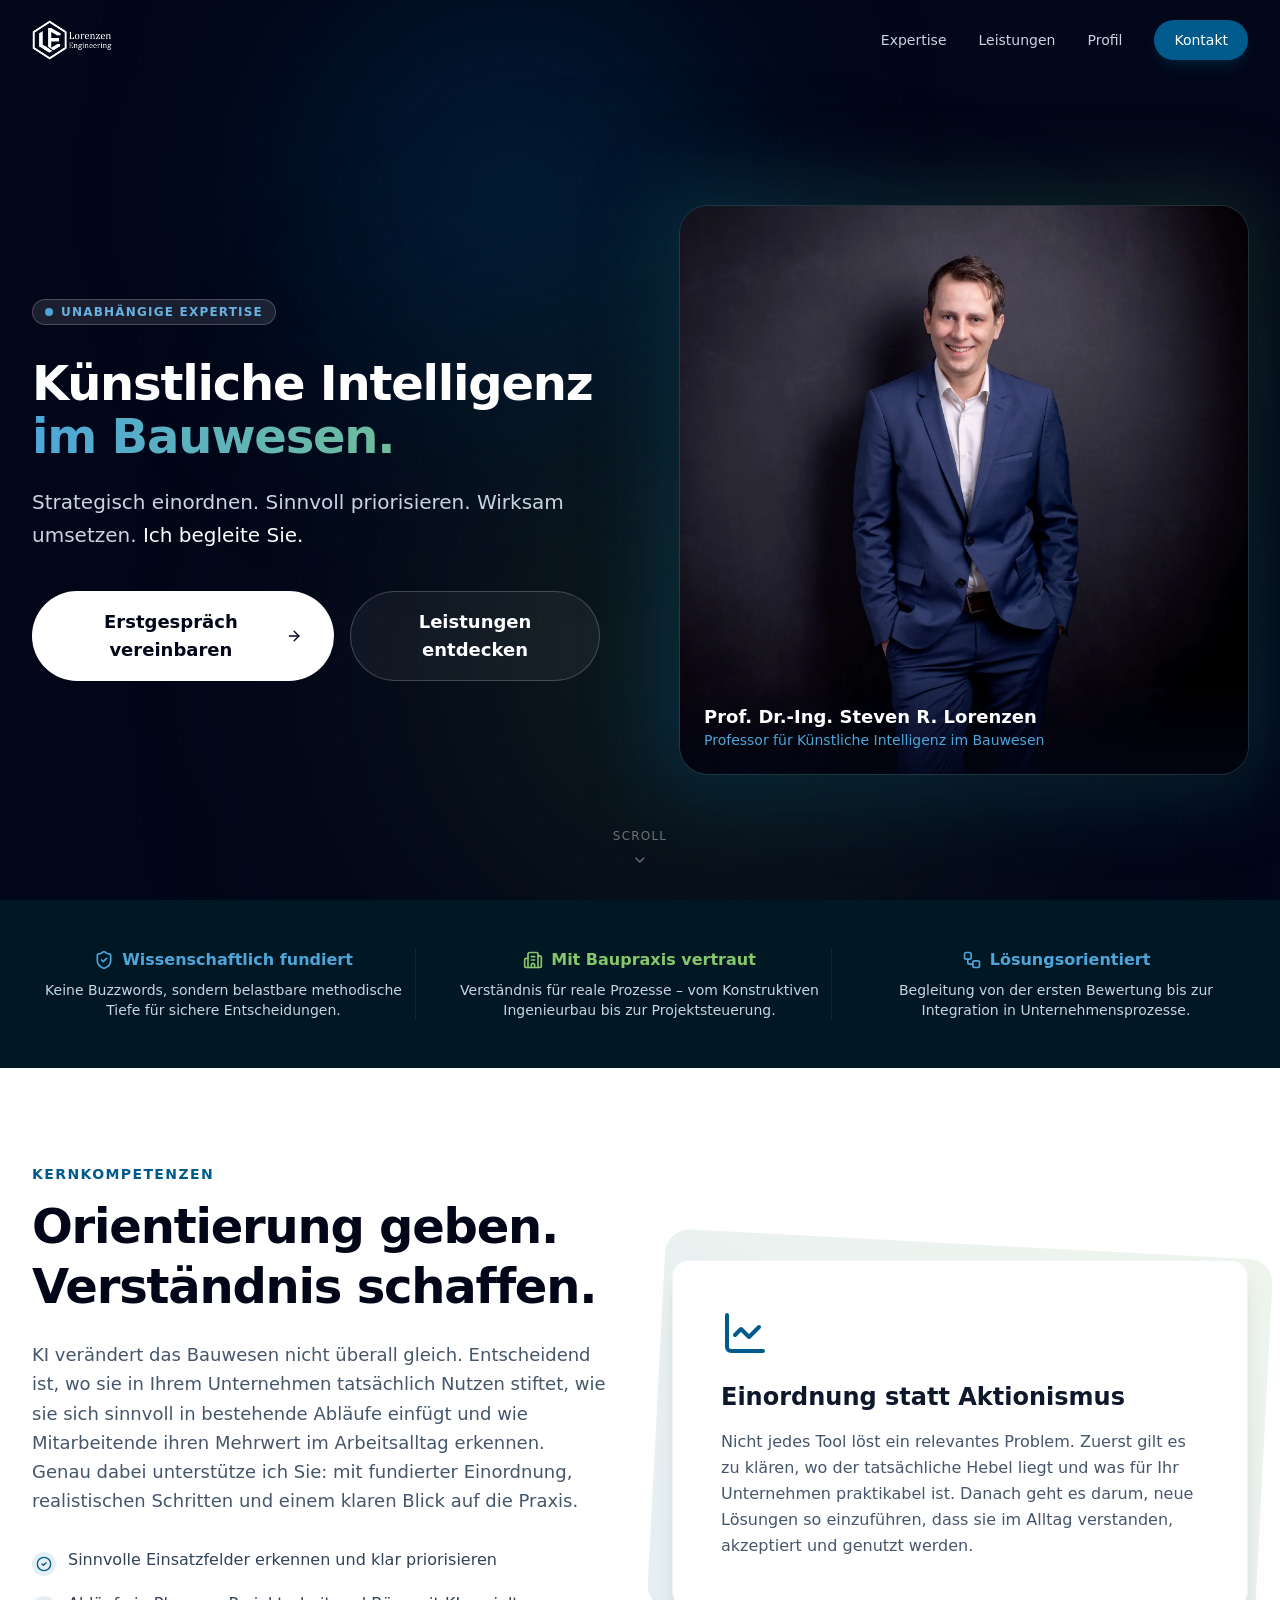
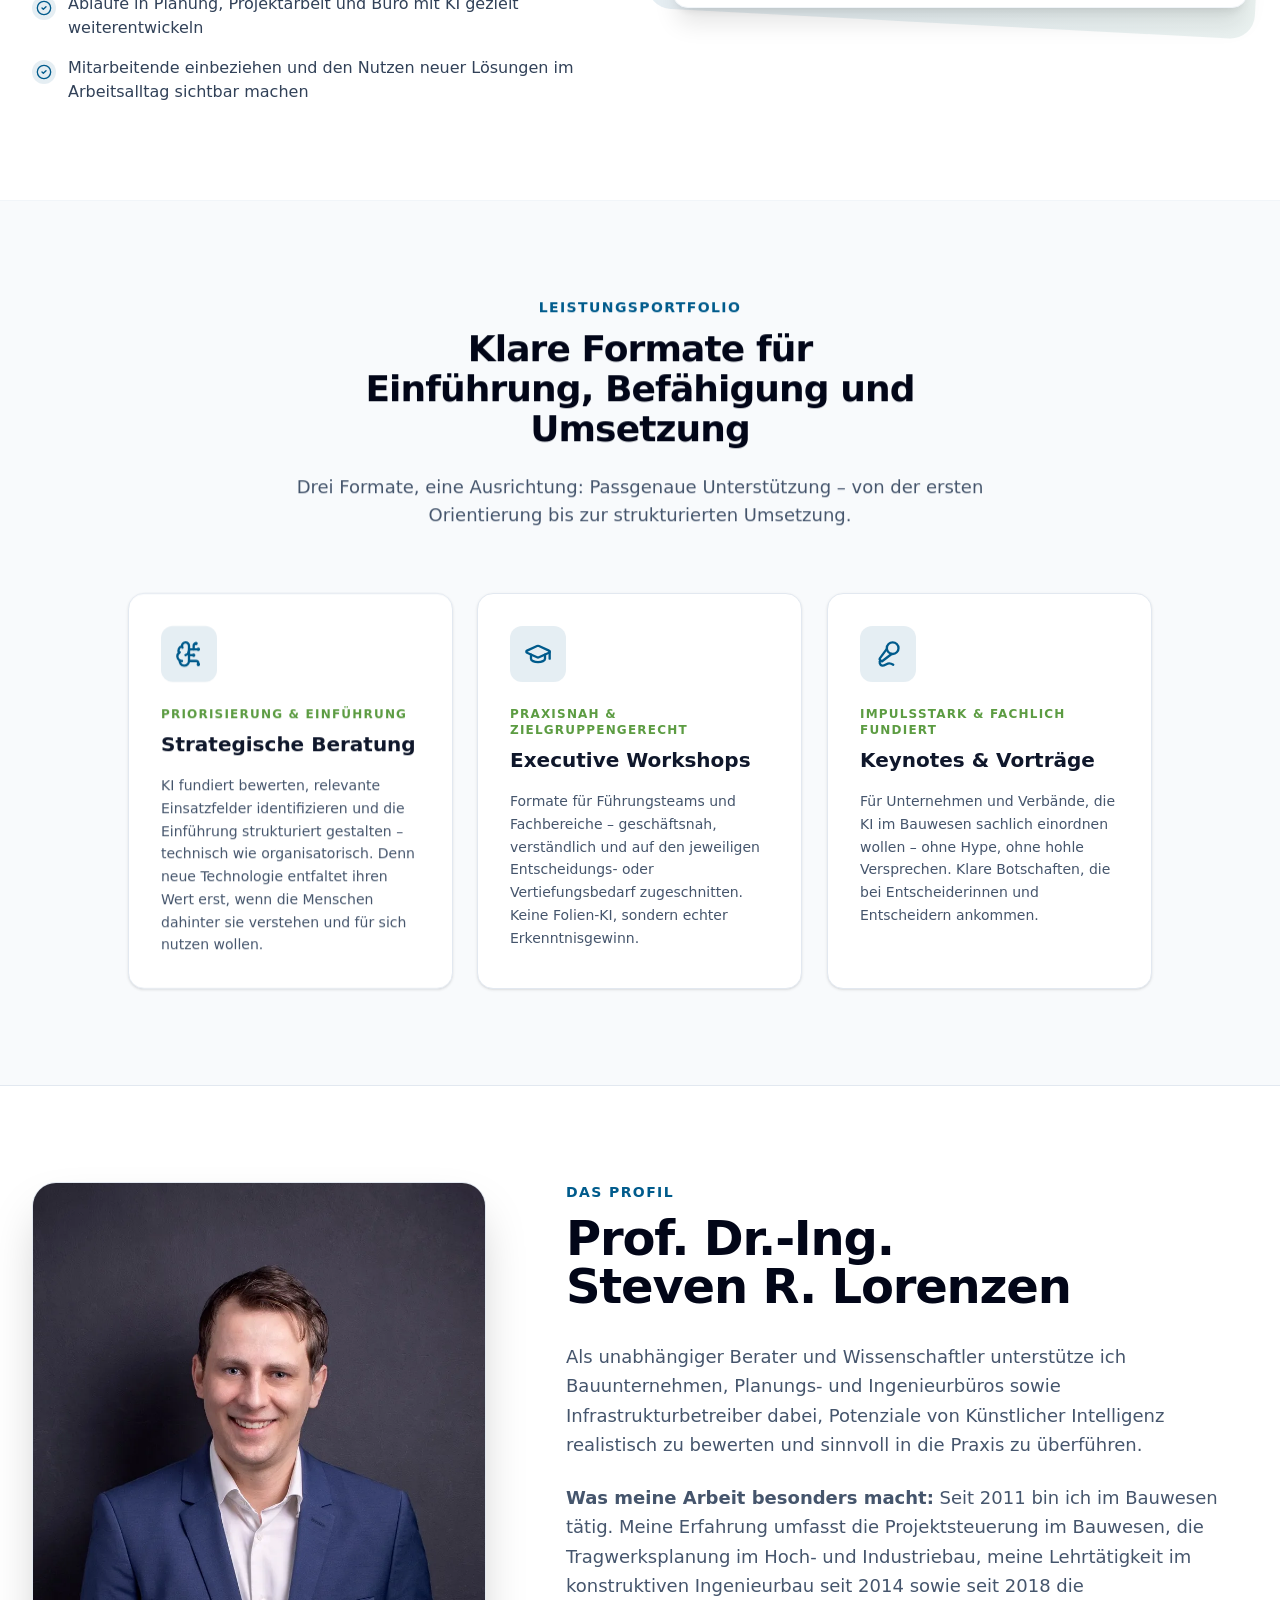
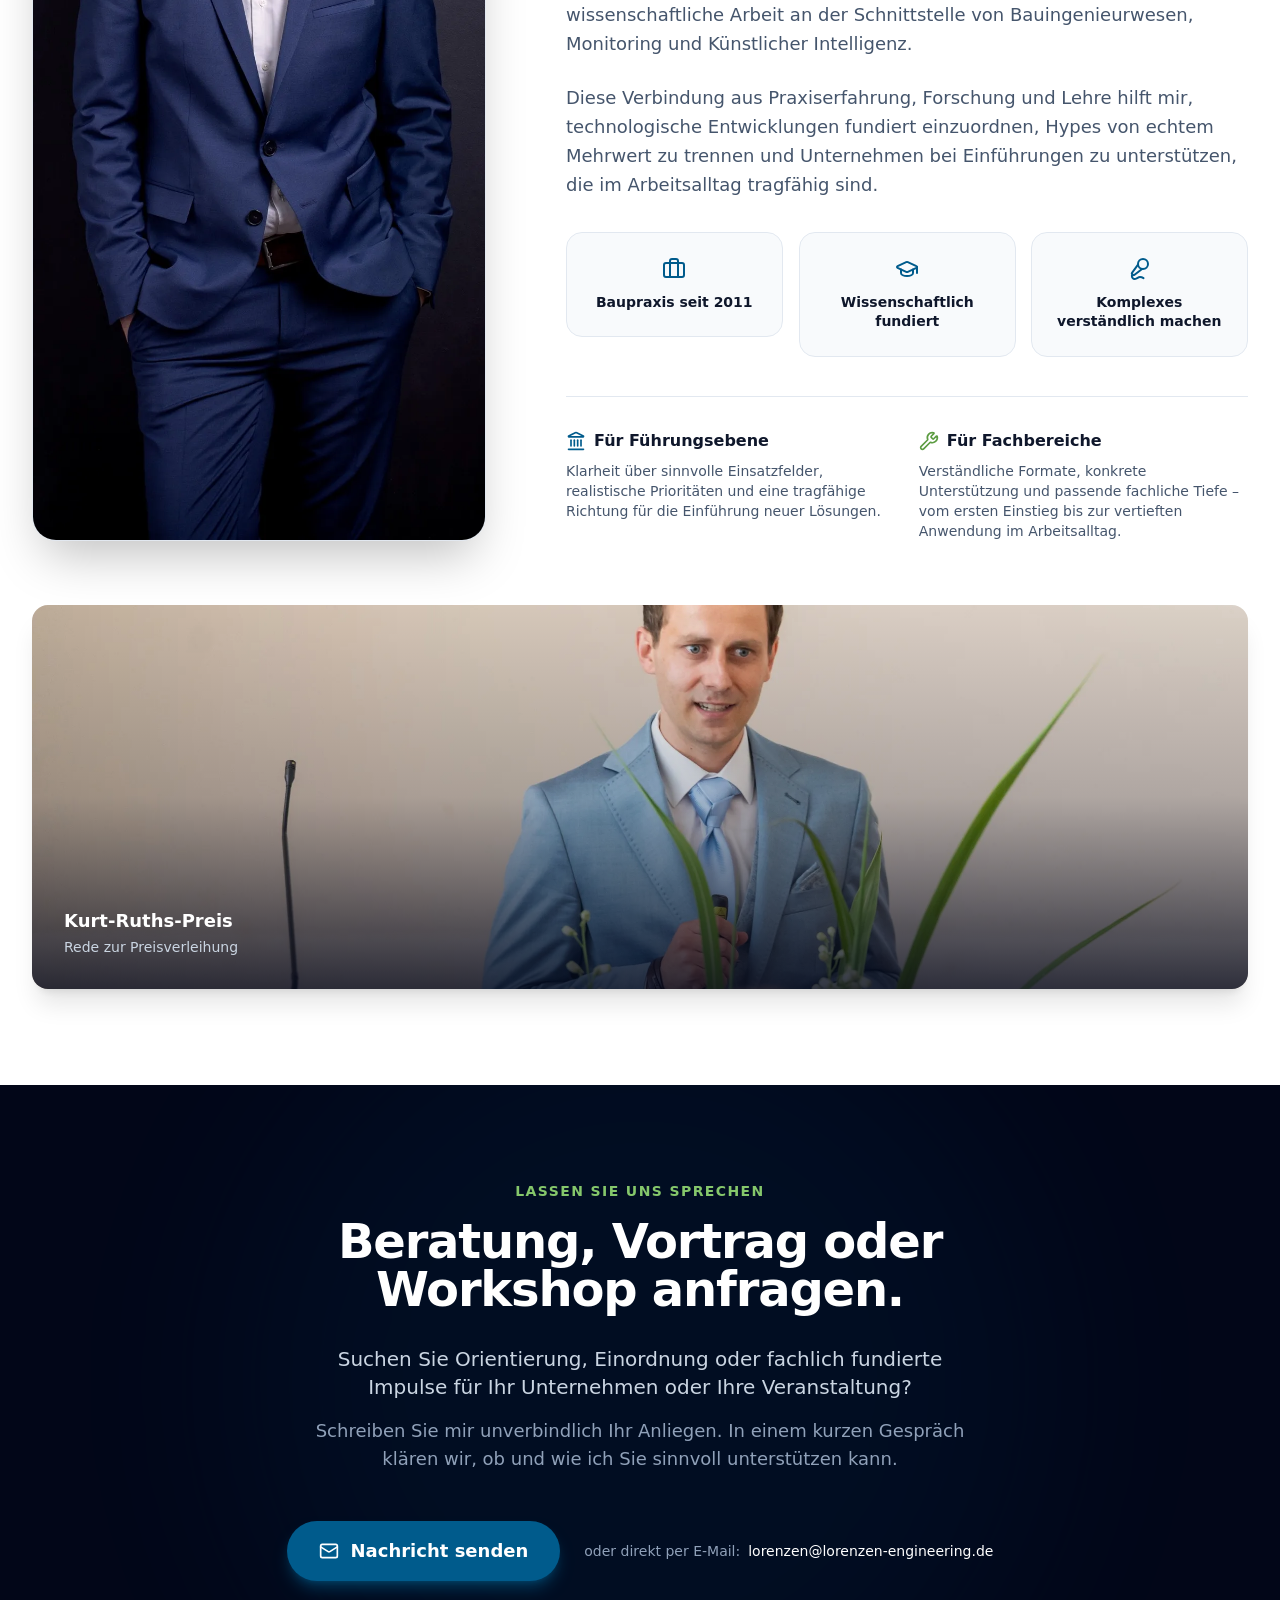
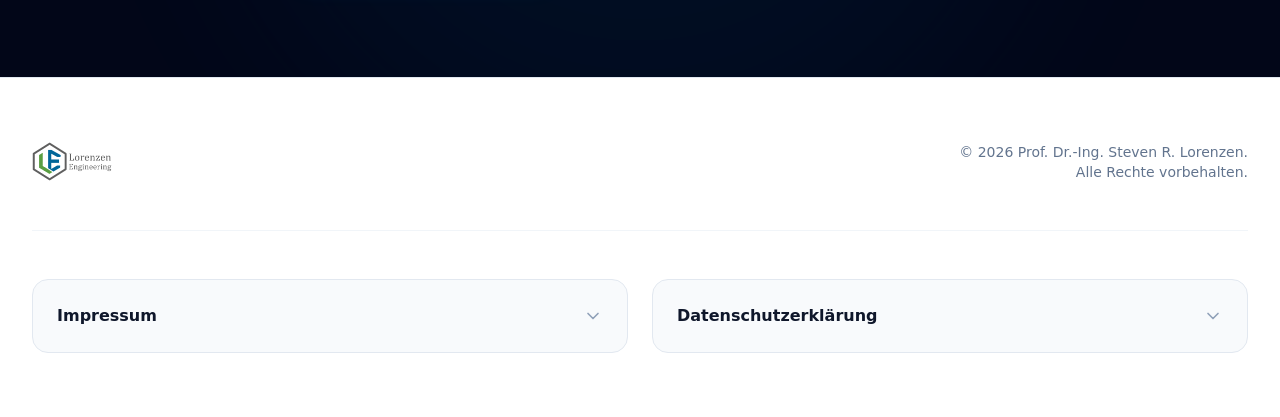
==== commit 24c959a8: "Add Google Search Console verification meta tag" ====
--- a/index.html
+++ b/index.html
@@ -9,6 +9,9 @@
     <meta name="author" content="Prof. Dr.-Ing. Steven R. Lorenzen" />
     <meta name="theme-color" content="#0f172a" />
     <meta name="keywords" content="KI Bauwesen, Künstliche Intelligenz Bauindustrie, KI-Beratung, AI Construction, KI Bauunternehmen, KI Strategie Bau, Digitalisierung Bauwesen, Steven Lorenzen, Lorenzen Engineering" />
+
+    <!-- Google Search Console -->
+    <meta name="google-site-verification" content="yY5FMO0OI7C9XLT-yrQQF2uIRXcngfIhKUvem6lvEJM" />
 
     <!-- Canonical URL – Domain ggf. anpassen -->
     <link rel="canonical" href="https://lorenzen-engineering.de/" />
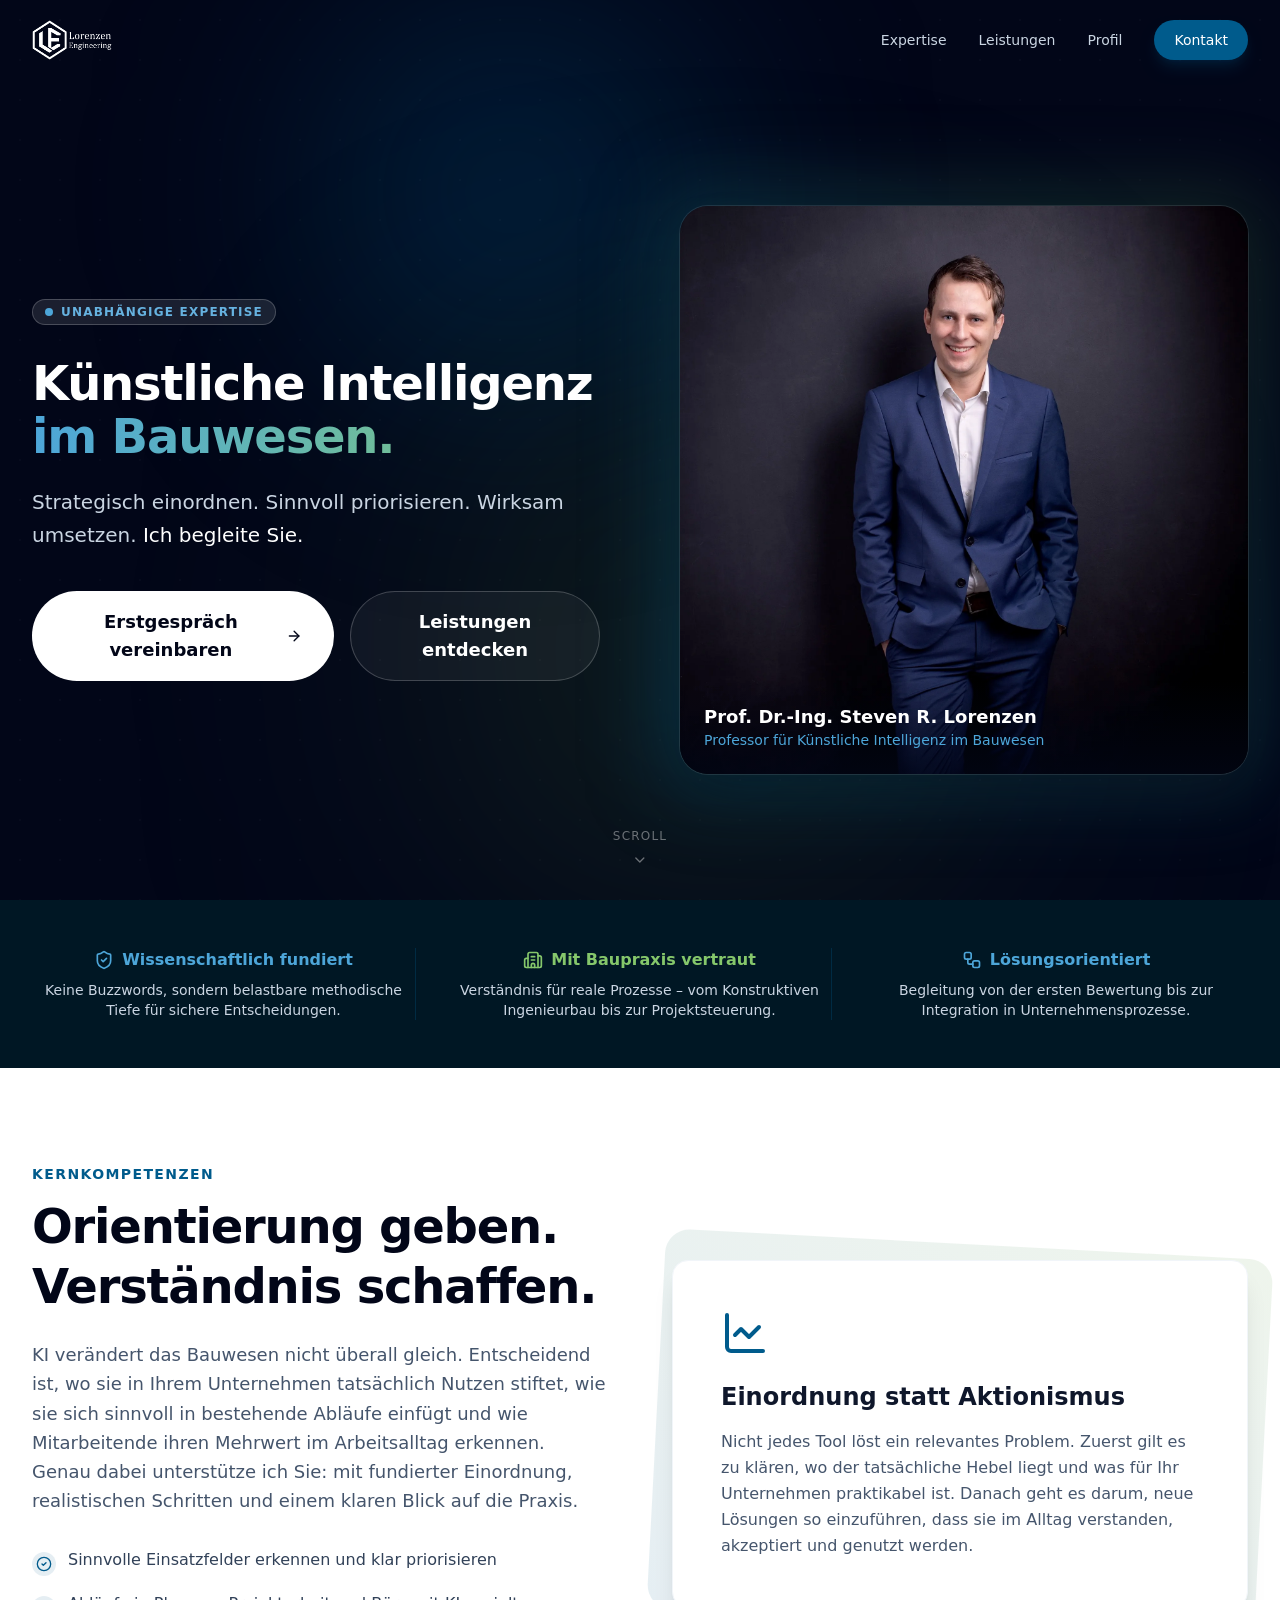
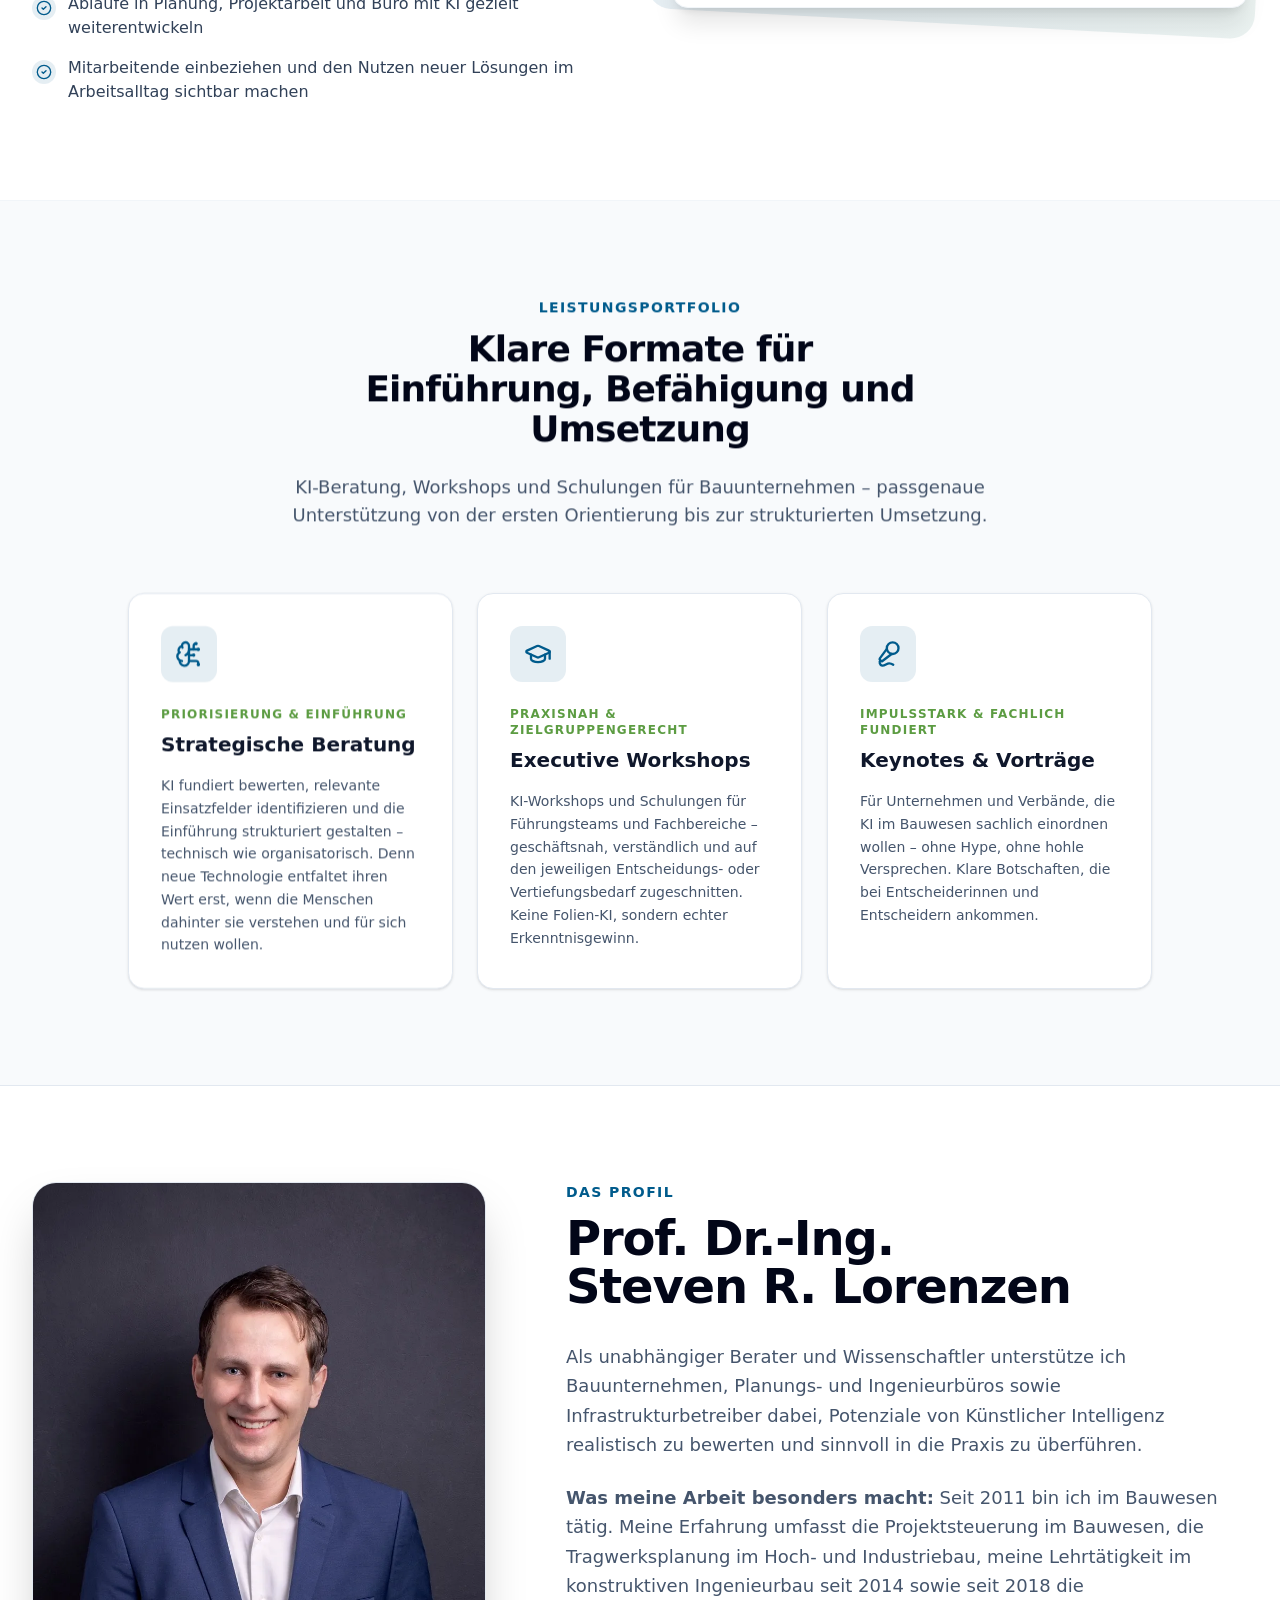
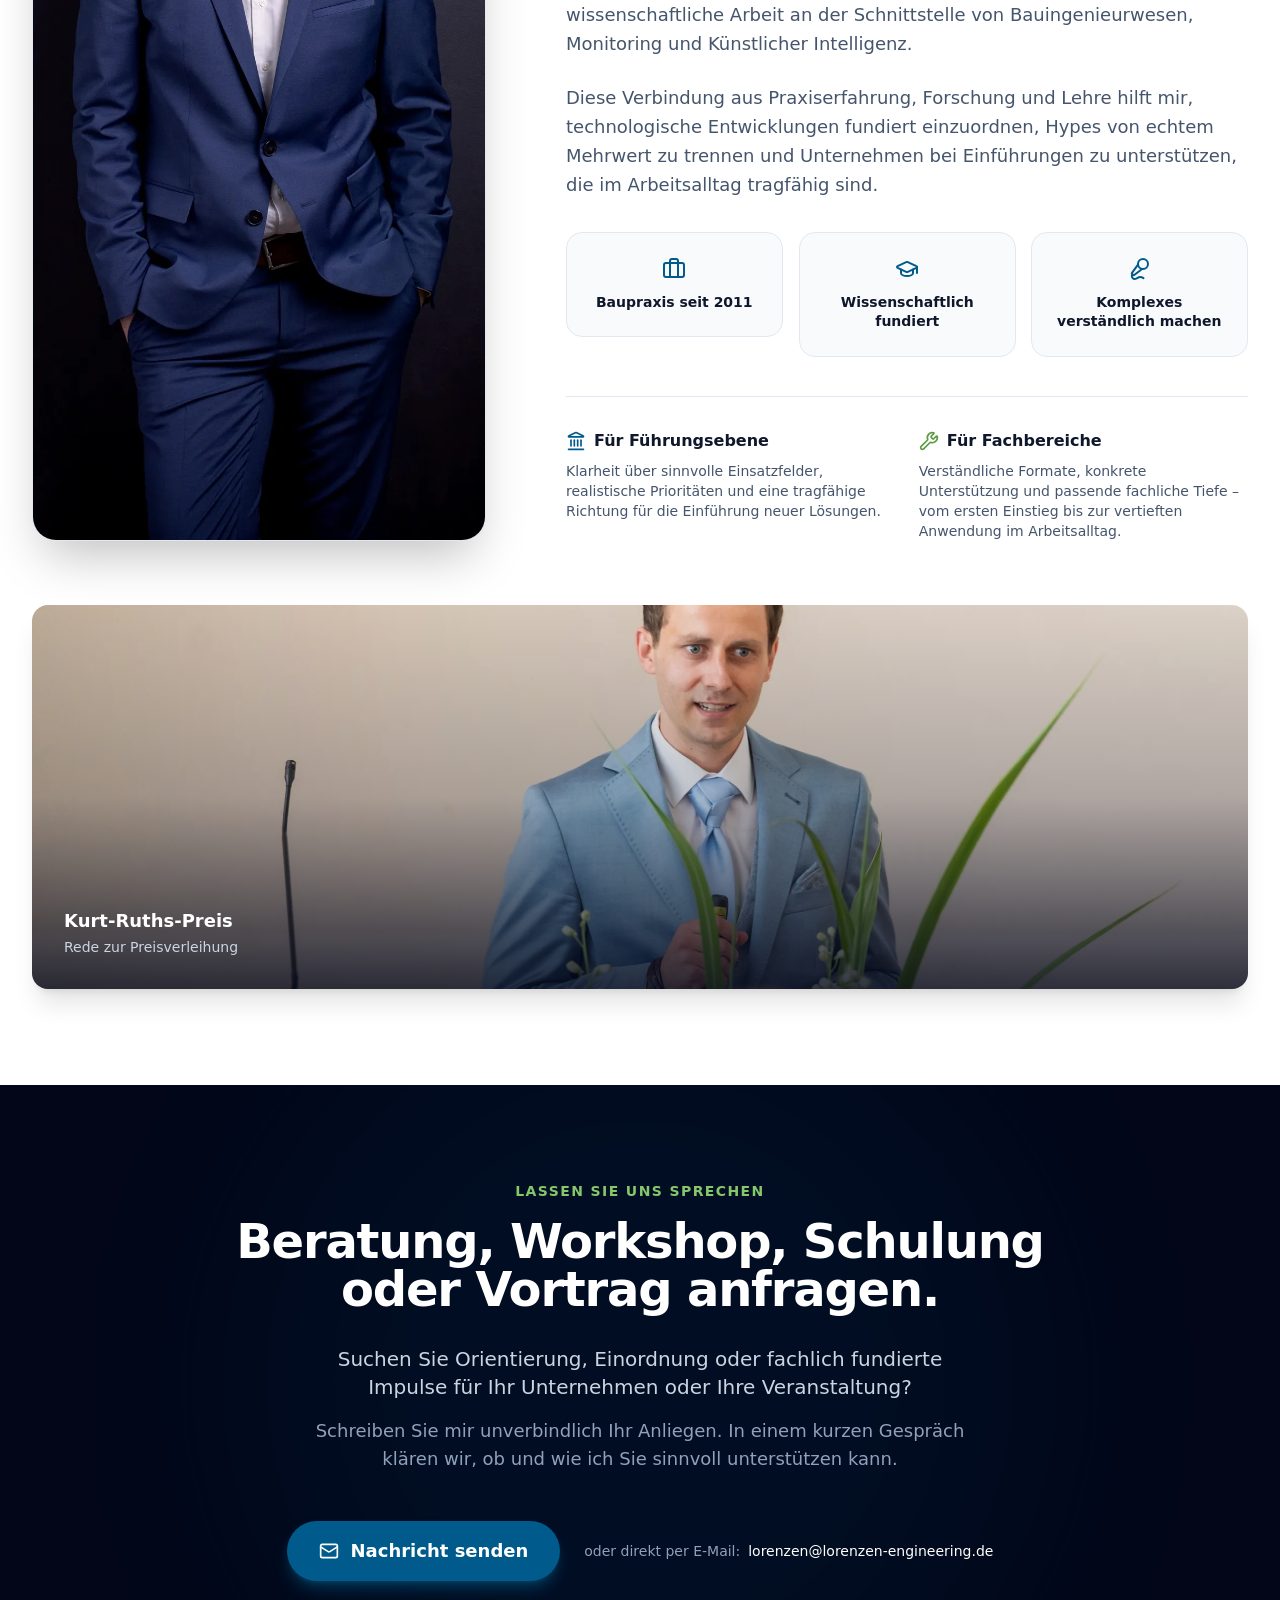
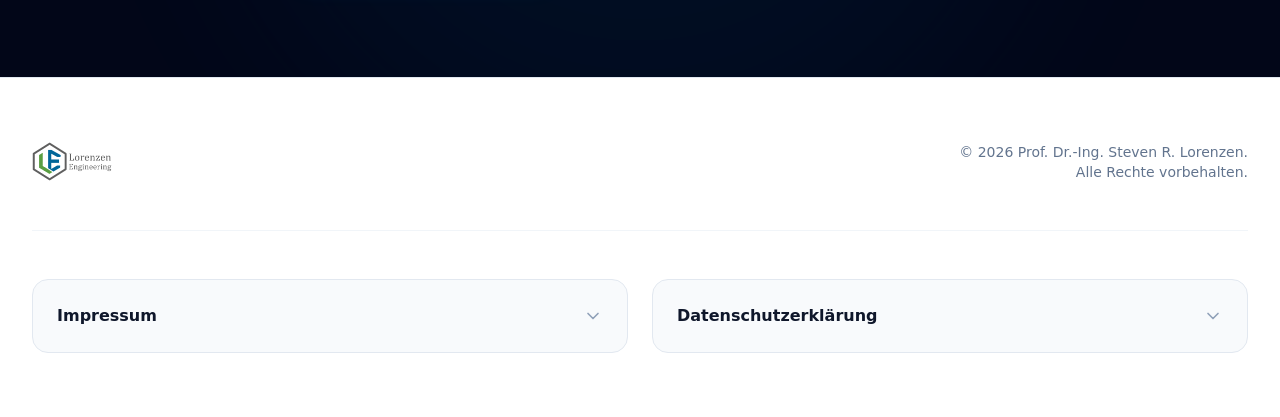
==== commit 546c7ec7: "SEO-Optimierung: Keywords KI Beratung, Workshops & Schulungen im Bauwesen - Title: "KI-Beratung, Wor" ====
--- a/index.html
+++ b/index.html
@@ -4,11 +4,11 @@
     <meta charset="UTF-8" />
     <meta name="viewport" content="width=device-width, initial-scale=1.0" />
 
-    <title>Lorenzen Engineering – KI-Beratung im Bauwesen</title>
-    <meta name="description" content="Prof. Dr.-Ing. Steven R. Lorenzen – Unabhängige KI-Beratung für das Bauwesen. Strategische Einordnung, Workshops und Keynotes. Sinnvoll priorisieren, wirksam umsetzen." />
+    <title>Lorenzen Engineering – KI-Beratung, Workshops &amp; Schulungen im Bauwesen</title>
+    <meta name="description" content="Prof. Dr.-Ing. Steven R. Lorenzen – Unabhängige KI-Beratung für das Bauwesen. Strategische Einordnung, Executive Workshops, KI-Schulungen und Keynotes für Bauunternehmen. Sinnvoll priorisieren, wirksam umsetzen." />
     <meta name="author" content="Prof. Dr.-Ing. Steven R. Lorenzen" />
     <meta name="theme-color" content="#0f172a" />
-    <meta name="keywords" content="KI Bauwesen, Künstliche Intelligenz Bauindustrie, KI-Beratung, AI Construction, KI Bauunternehmen, KI Strategie Bau, Digitalisierung Bauwesen, Steven Lorenzen, Lorenzen Engineering" />
+    <meta name="keywords" content="KI Bauwesen, Künstliche Intelligenz Bauindustrie, KI-Beratung, KI-Beratung Bauwesen, KI Workshops Bauwesen, KI Schulungen Bauwesen, KI-Workshop Bauunternehmen, KI-Schulung Ingenieure, AI Construction, KI Bauunternehmen, KI Strategie Bau, Digitalisierung Bauwesen, Steven Lorenzen, Lorenzen Engineering" />
 
     <!-- Google Search Console -->
     <meta name="google-site-verification" content="yY5FMO0OI7C9XLT-yrQQF2uIRXcngfIhKUvem6lvEJM" />
@@ -27,7 +27,7 @@
     <!-- Open Graph – Domain ggf. anpassen -->
     <meta property="og:type" content="website" />
     <meta property="og:url" content="https://lorenzen-engineering.de/" />
-    <meta property="og:title" content="Lorenzen Engineering – KI-Beratung im Bauwesen" />
+    <meta property="og:title" content="Lorenzen Engineering – KI-Beratung, Workshops &amp; Schulungen im Bauwesen" />
     <meta property="og:description" content="Prof. Dr.-Ing. Steven R. Lorenzen – Unabhängige KI-Beratung für das Bauwesen. Strategisch einordnen, sinnvoll priorisieren, wirksam umsetzen." />
     <meta property="og:image" content="https://lorenzen-engineering.de/portrait.jpg" />
     <meta property="og:image:width" content="1800" />
@@ -37,7 +37,7 @@
 
     <!-- Twitter Card -->
     <meta name="twitter:card" content="summary_large_image" />
-    <meta name="twitter:title" content="Lorenzen Engineering – KI-Beratung im Bauwesen" />
+    <meta name="twitter:title" content="Lorenzen Engineering – KI-Beratung, Workshops &amp; Schulungen im Bauwesen" />
     <meta name="twitter:description" content="Prof. Dr.-Ing. Steven R. Lorenzen – Unabhängige KI-Beratung für das Bauwesen." />
     <meta name="twitter:image" content="https://lorenzen-engineering.de/portrait.jpg" />
 
@@ -54,7 +54,10 @@
       "email": "lorenzen@lorenzen-engineering.de",
       "knowsAbout": [
         "Künstliche Intelligenz im Bauwesen",
+        "KI-Beratung für Bauunternehmen",
         "KI-Strategie für Bauunternehmen",
+        "KI-Workshops im Bauwesen",
+        "KI-Schulungen für Ingenieure",
         "Digitalisierung in der Bauindustrie",
         "Structural Health Monitoring",
         "Konstruktiver Ingenieurbau"
@@ -69,6 +72,9 @@
         "knowsAbout": [
           "Künstliche Intelligenz",
           "Bauingenieurwesen",
+          "KI-Beratung",
+          "KI-Workshops",
+          "KI-Schulungen",
           "Structural Health Monitoring",
           "Tragwerksplanung",
           "Projektsteuerung"
@@ -79,13 +85,16 @@
         "name": "Germany"
       },
       "serviceType": [
+        "KI-Beratung Bauwesen",
         "KI-Strategieberatung",
+        "KI-Workshops für Bauunternehmen",
+        "KI-Schulungen für Ingenieure",
         "Executive Workshops",
         "Keynotes und Fachvorträge"
       ]
     }
     </script>
-    <script type="module" crossorigin src="/assets/index-CwK6IQO-.js"></script>
+    <script type="module" crossorigin src="/assets/index-ClBdM6vR.js"></script>
     <link rel="stylesheet" crossorigin href="/assets/index-BB06YUDj.css">
   </head>
   <body>
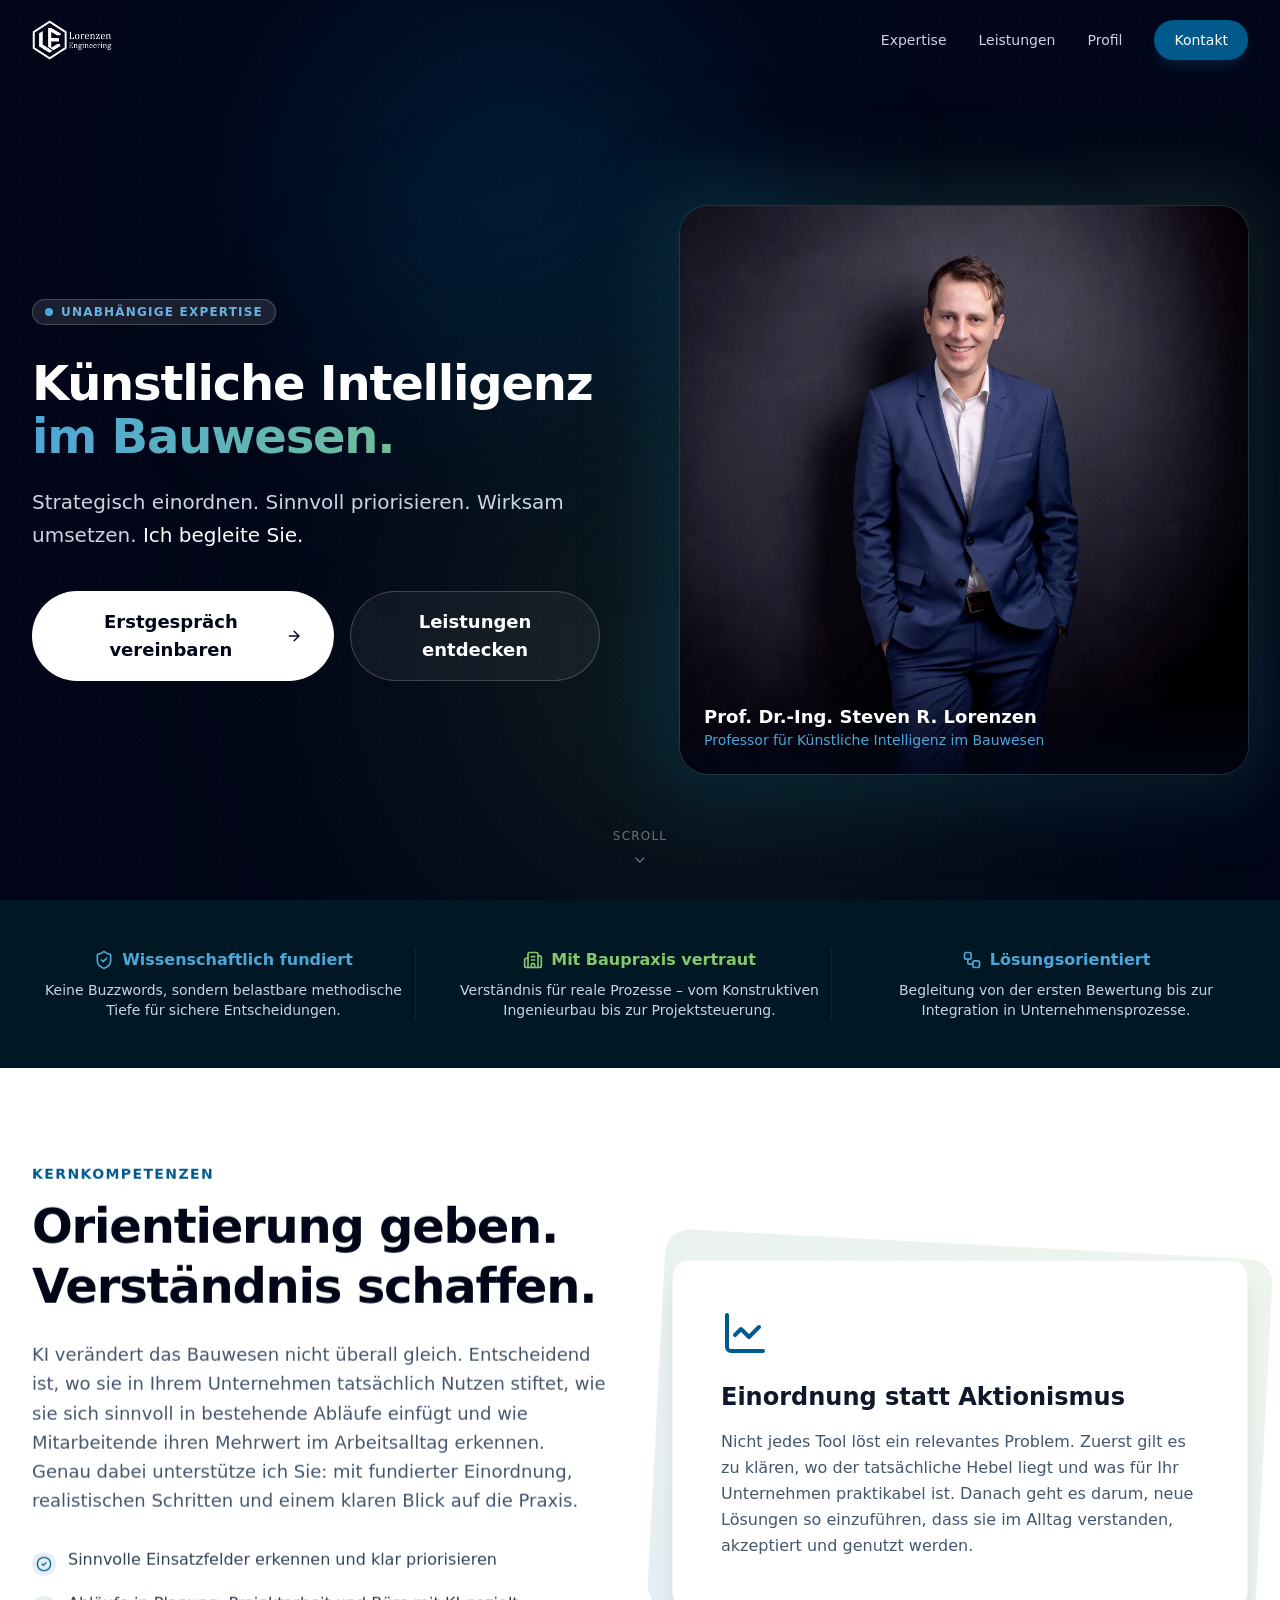
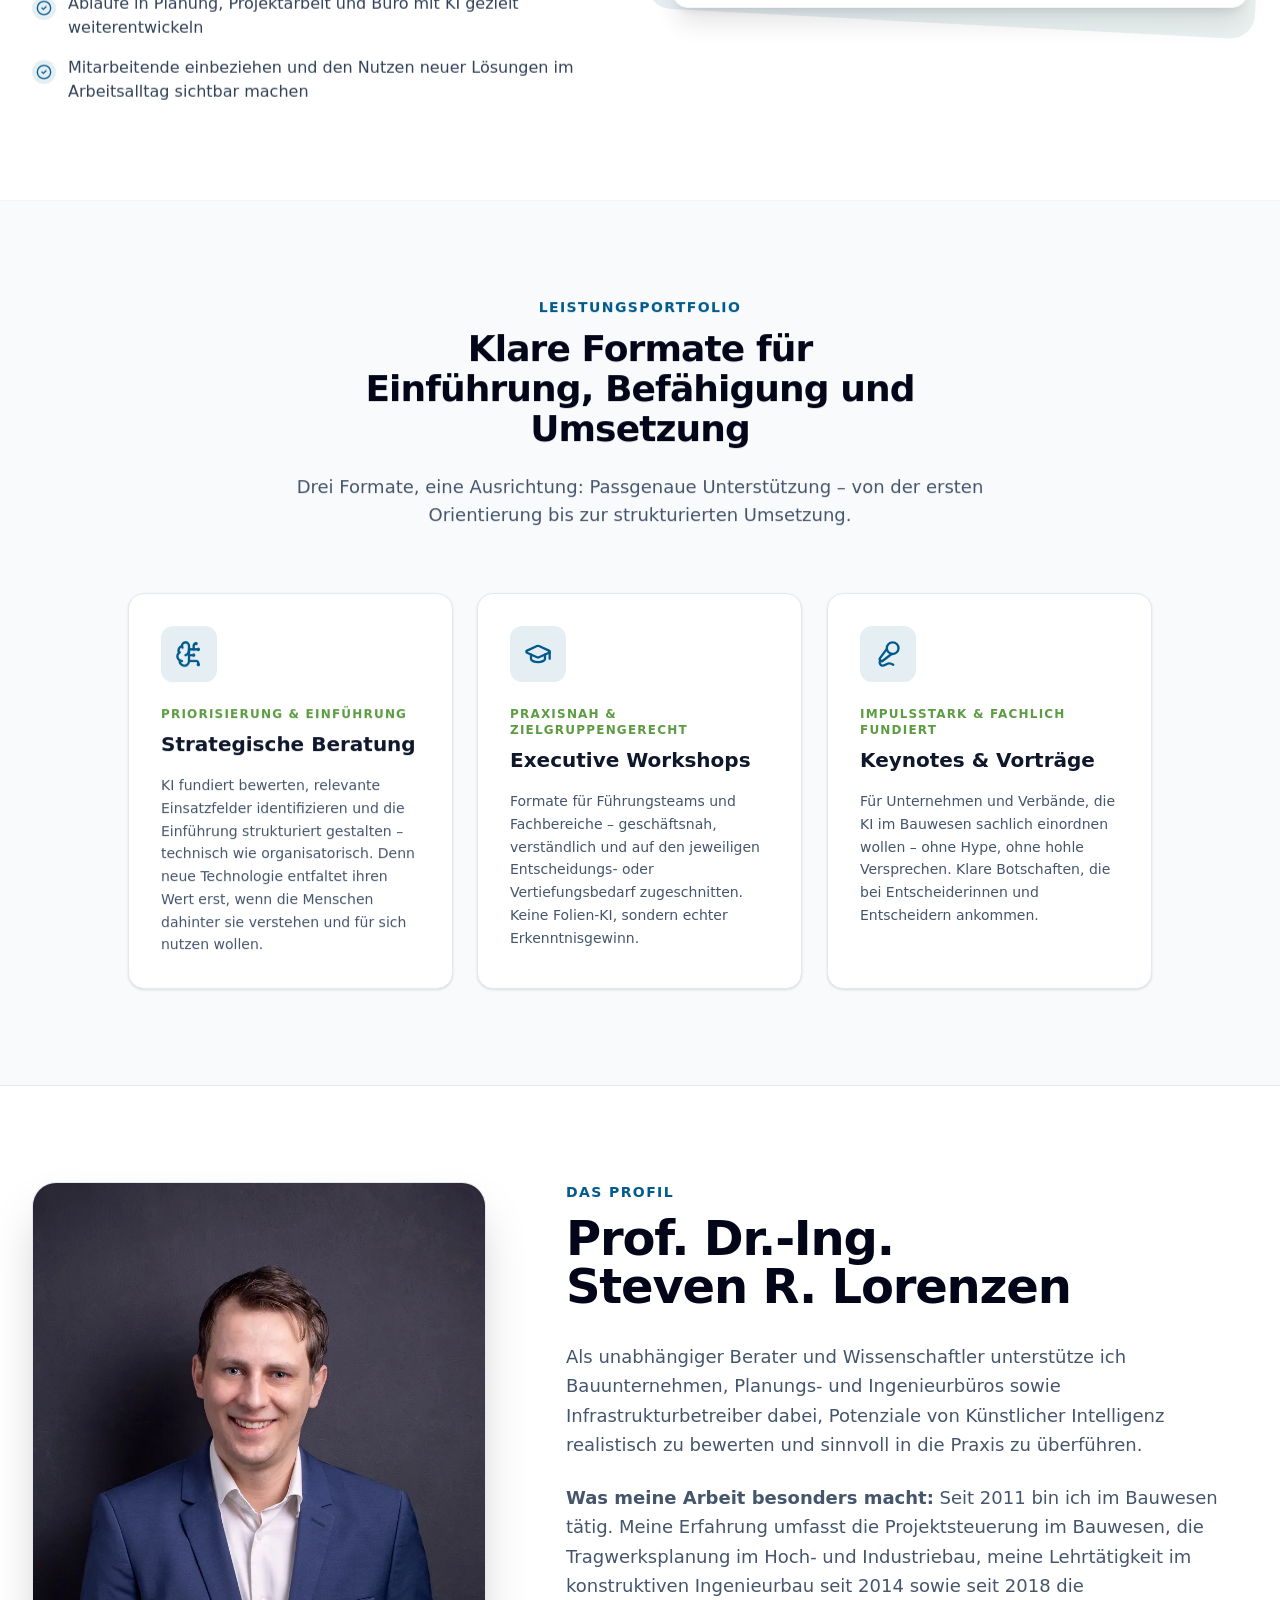
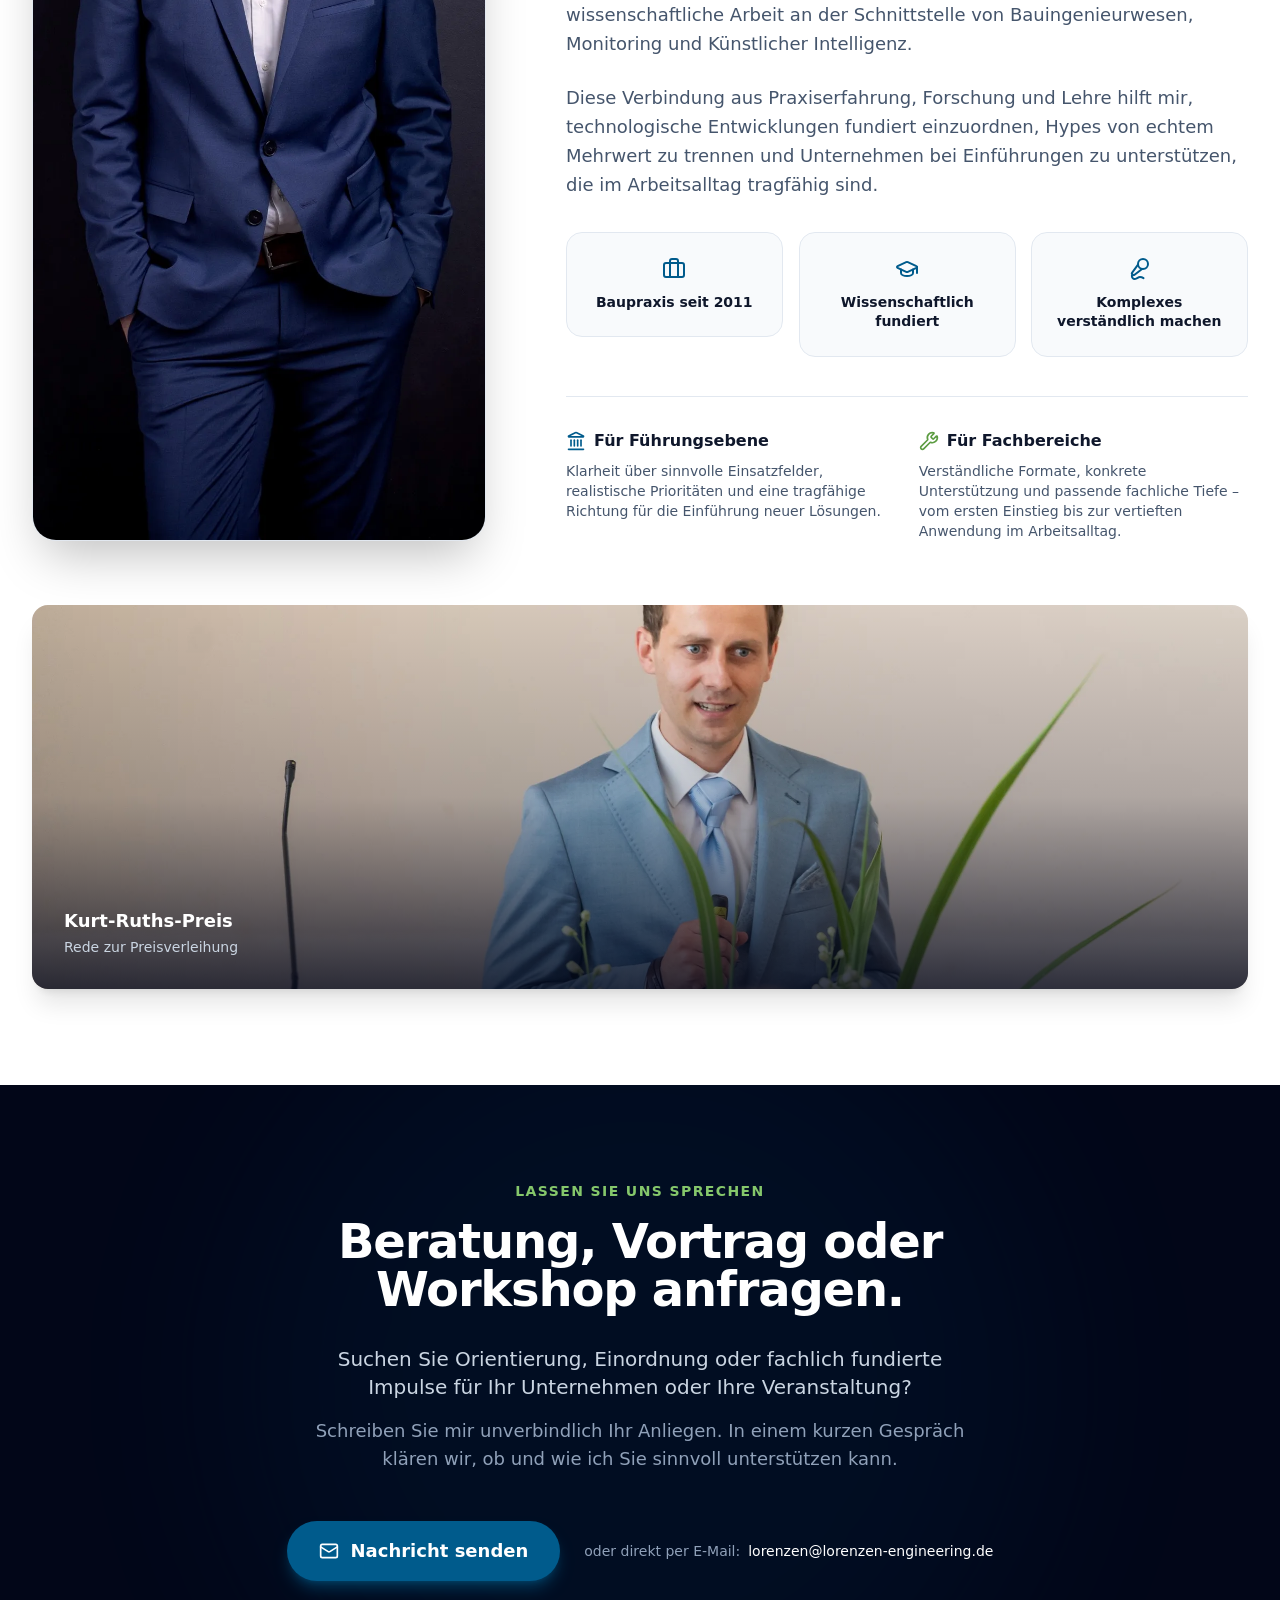
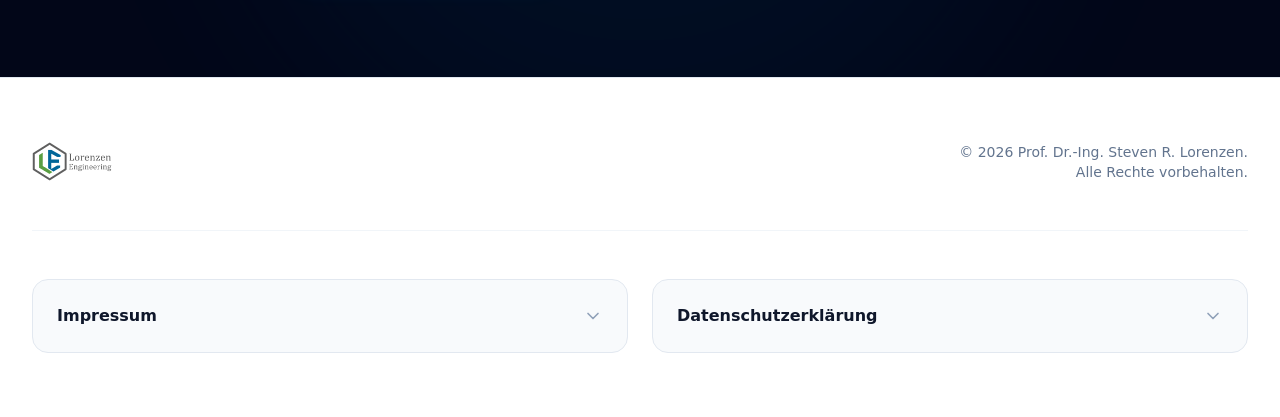
==== commit 8269d9fa: "SEO: Keywords für Tragwerksplanung, Ingenieurbau & Planungsbüros ergänzt - Keywords: KI Tragwerkspla" ====
--- a/index.html
+++ b/index.html
@@ -5,10 +5,10 @@
     <meta name="viewport" content="width=device-width, initial-scale=1.0" />
 
     <title>Lorenzen Engineering – KI-Beratung, Workshops &amp; Schulungen im Bauwesen</title>
-    <meta name="description" content="Prof. Dr.-Ing. Steven R. Lorenzen – Unabhängige KI-Beratung für das Bauwesen. Strategische Einordnung, Executive Workshops, KI-Schulungen und Keynotes für Bauunternehmen. Sinnvoll priorisieren, wirksam umsetzen." />
+    <meta name="description" content="Prof. Dr.-Ing. Steven R. Lorenzen – Unabhängige KI-Beratung für das Bauwesen. Strategische Einordnung, Executive Workshops, KI-Schulungen und Keynotes für Bauunternehmen, Planungs- und Ingenieurbüros. Sinnvoll priorisieren, wirksam umsetzen." />
     <meta name="author" content="Prof. Dr.-Ing. Steven R. Lorenzen" />
     <meta name="theme-color" content="#0f172a" />
-    <meta name="keywords" content="KI Bauwesen, Künstliche Intelligenz Bauindustrie, KI-Beratung, KI-Beratung Bauwesen, KI Workshops Bauwesen, KI Schulungen Bauwesen, KI-Workshop Bauunternehmen, KI-Schulung Ingenieure, AI Construction, KI Bauunternehmen, KI Strategie Bau, Digitalisierung Bauwesen, Steven Lorenzen, Lorenzen Engineering" />
+    <meta name="keywords" content="KI Bauwesen, Künstliche Intelligenz Bauindustrie, KI-Beratung, KI-Beratung Bauwesen, KI Workshops Bauwesen, KI Schulungen Bauwesen, KI-Workshop Bauunternehmen, KI-Schulung Ingenieure, KI Tragwerksplanung, Tragwerksplanung Künstliche Intelligenz, KI Konstruktiver Ingenieurbau, Konstruktiver Ingenieurbau KI, KI Planungsbüro, KI Architekturbüro, KI Ingenieurbüro, KI Planungs- und Architekturbüro, AI Construction, KI Bauunternehmen, KI Strategie Bau, Digitalisierung Bauwesen, Steven Lorenzen, Lorenzen Engineering" />
 
     <!-- Google Search Console -->
     <meta name="google-site-verification" content="yY5FMO0OI7C9XLT-yrQQF2uIRXcngfIhKUvem6lvEJM" />
@@ -58,9 +58,14 @@
         "KI-Strategie für Bauunternehmen",
         "KI-Workshops im Bauwesen",
         "KI-Schulungen für Ingenieure",
+        "KI Tragwerksplanung",
+        "KI Konstruktiver Ingenieurbau",
+        "KI für Planungsbüros",
+        "KI für Architekturbüros",
         "Digitalisierung in der Bauindustrie",
         "Structural Health Monitoring",
-        "Konstruktiver Ingenieurbau"
+        "Konstruktiver Ingenieurbau",
+        "Tragwerksplanung"
       ],
       "founder": {
         "@type": "Person",
@@ -75,6 +80,8 @@
           "KI-Beratung",
           "KI-Workshops",
           "KI-Schulungen",
+          "KI Tragwerksplanung",
+          "Konstruktiver Ingenieurbau",
           "Structural Health Monitoring",
           "Tragwerksplanung",
           "Projektsteuerung"
@@ -89,12 +96,14 @@
         "KI-Strategieberatung",
         "KI-Workshops für Bauunternehmen",
         "KI-Schulungen für Ingenieure",
+        "KI-Beratung Planungsbüros",
+        "KI-Beratung Architekturbüros",
         "Executive Workshops",
         "Keynotes und Fachvorträge"
       ]
     }
     </script>
-    <script type="module" crossorigin src="/assets/index-ClBdM6vR.js"></script>
+    <script type="module" crossorigin src="/assets/index-CwK6IQO-.js"></script>
     <link rel="stylesheet" crossorigin href="/assets/index-BB06YUDj.css">
   </head>
   <body>
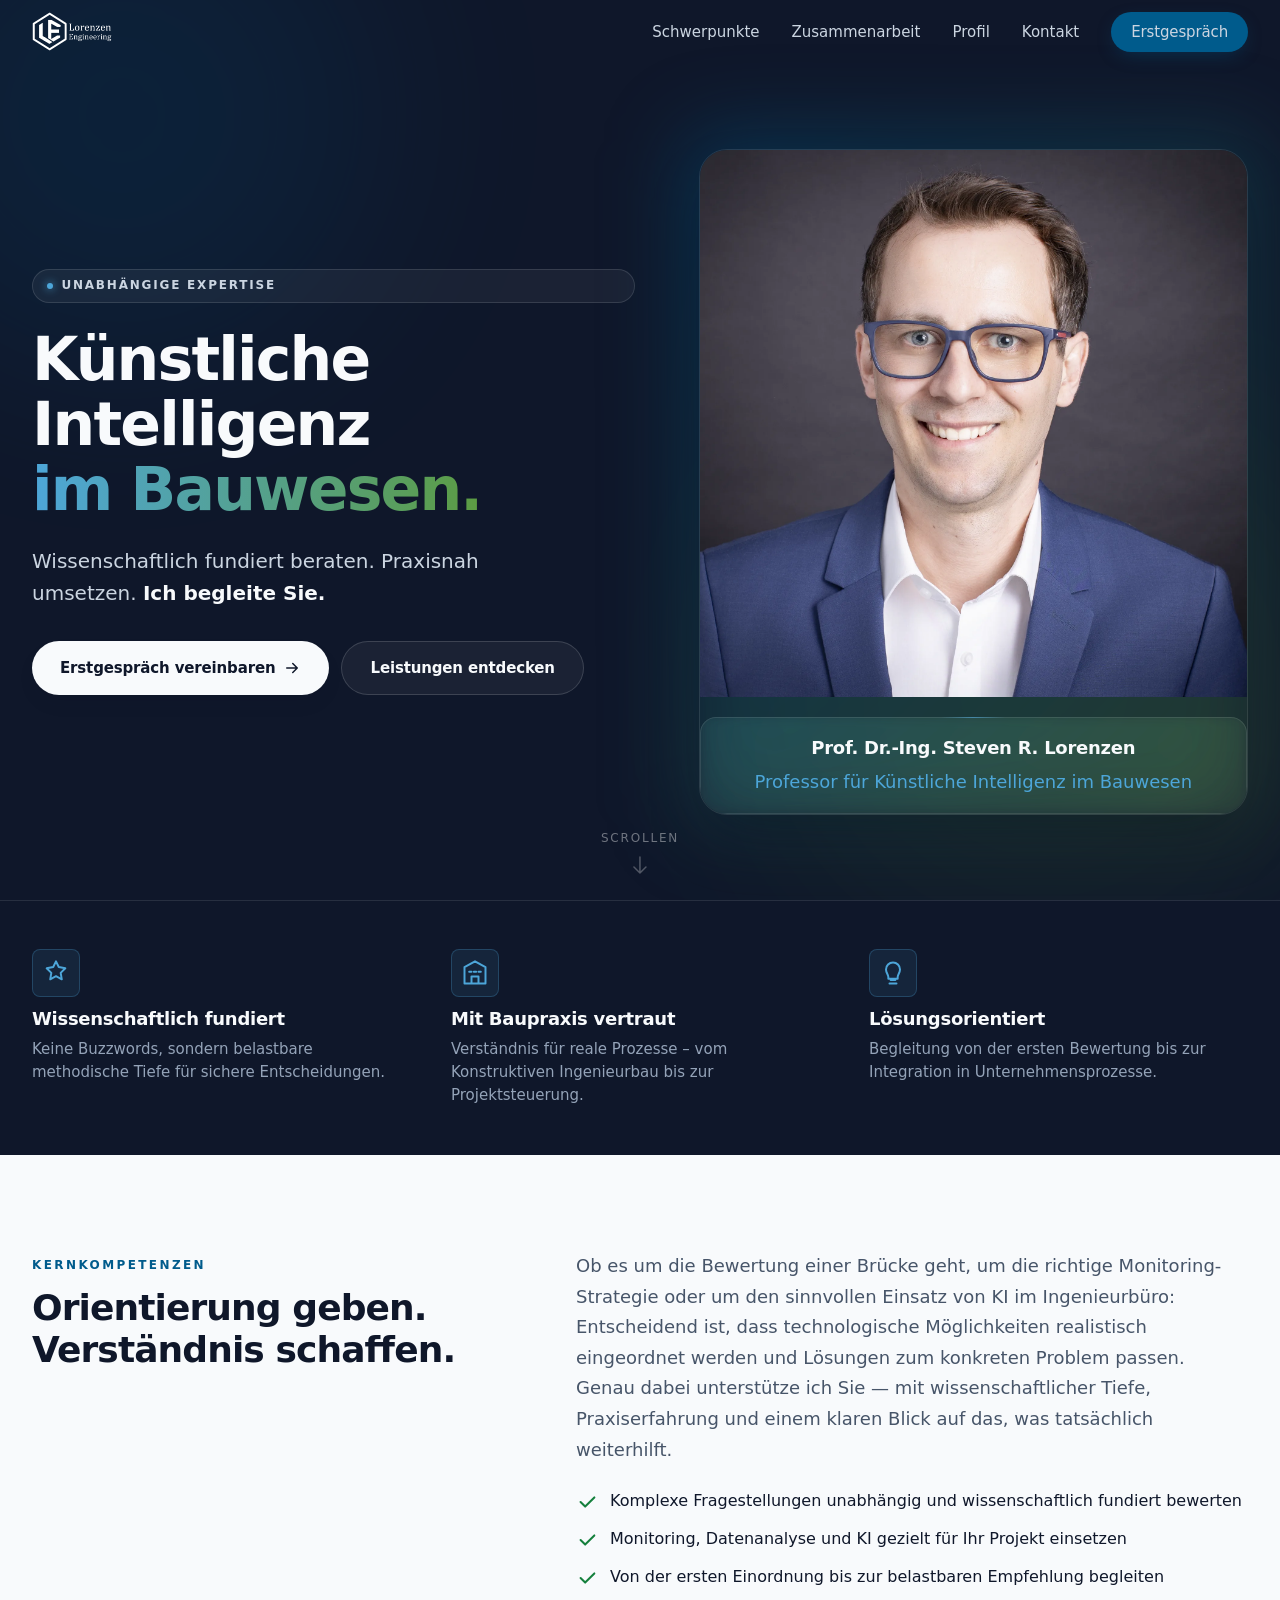
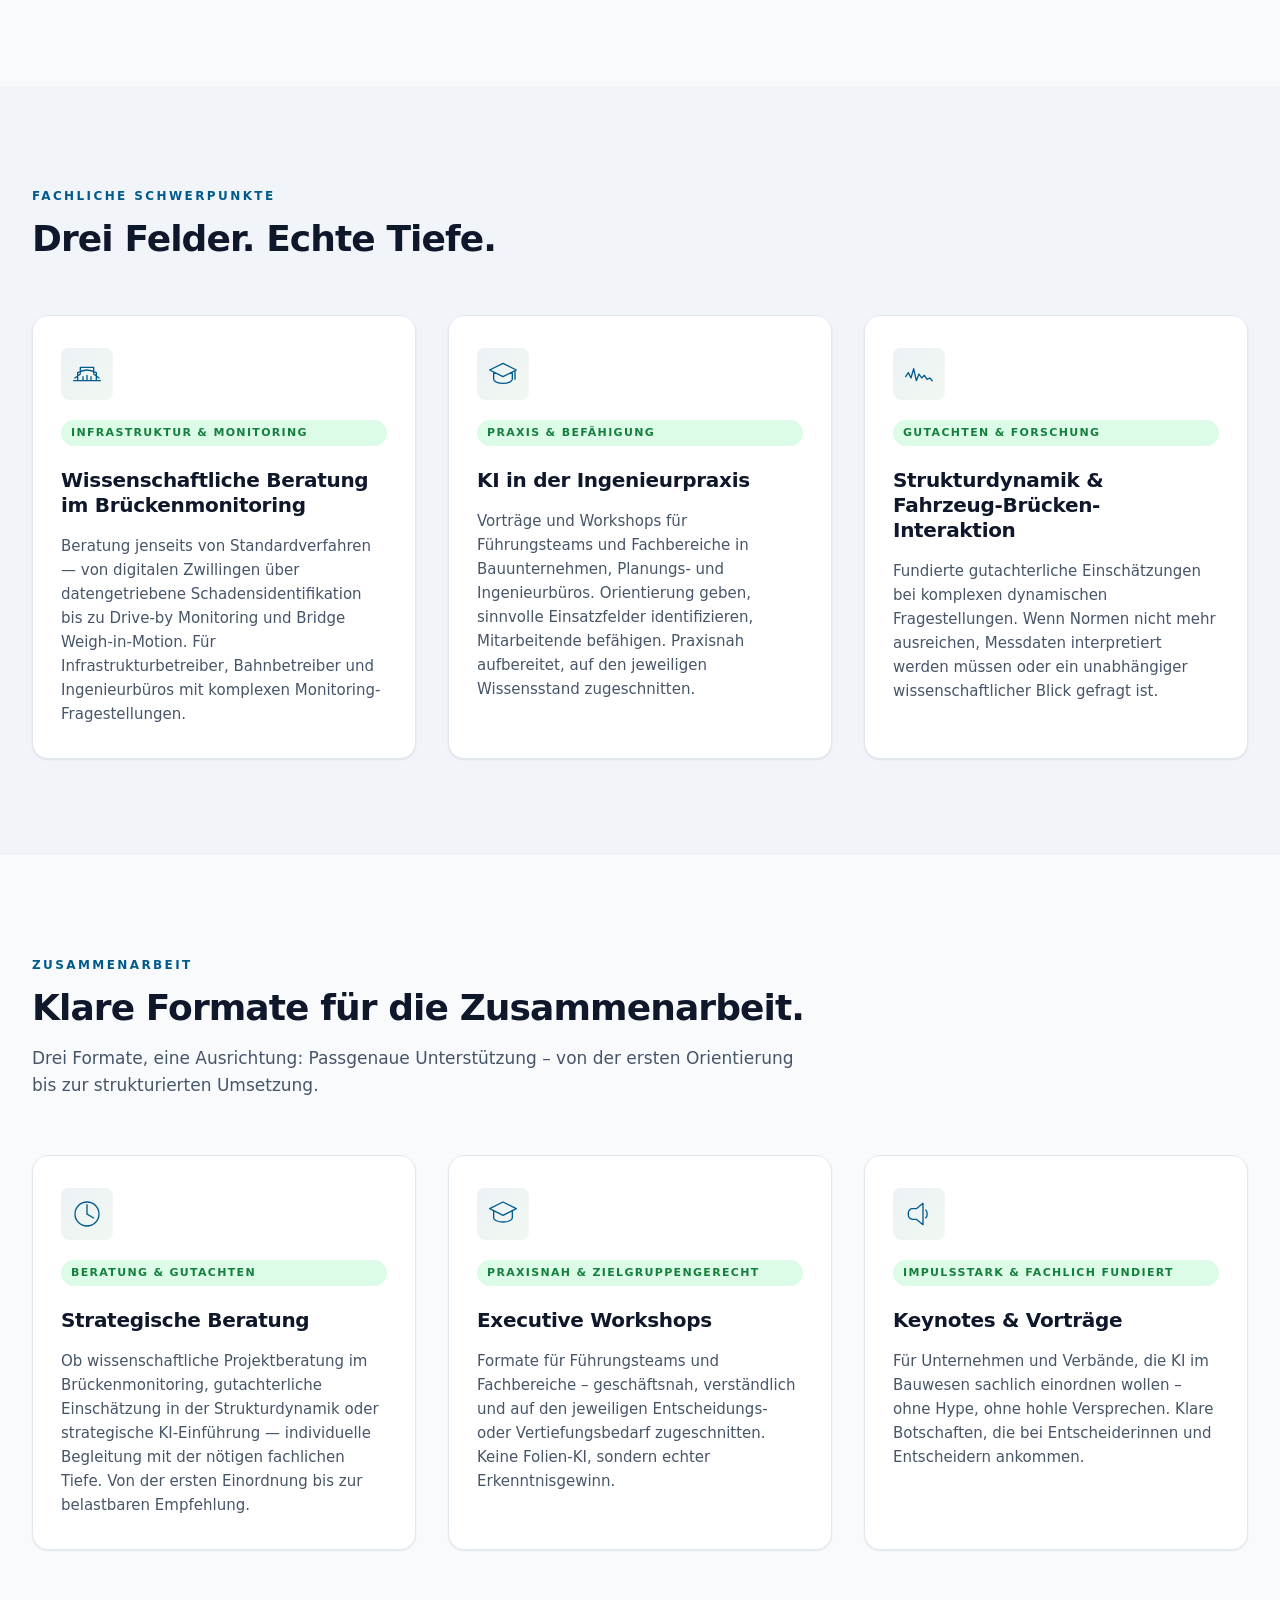
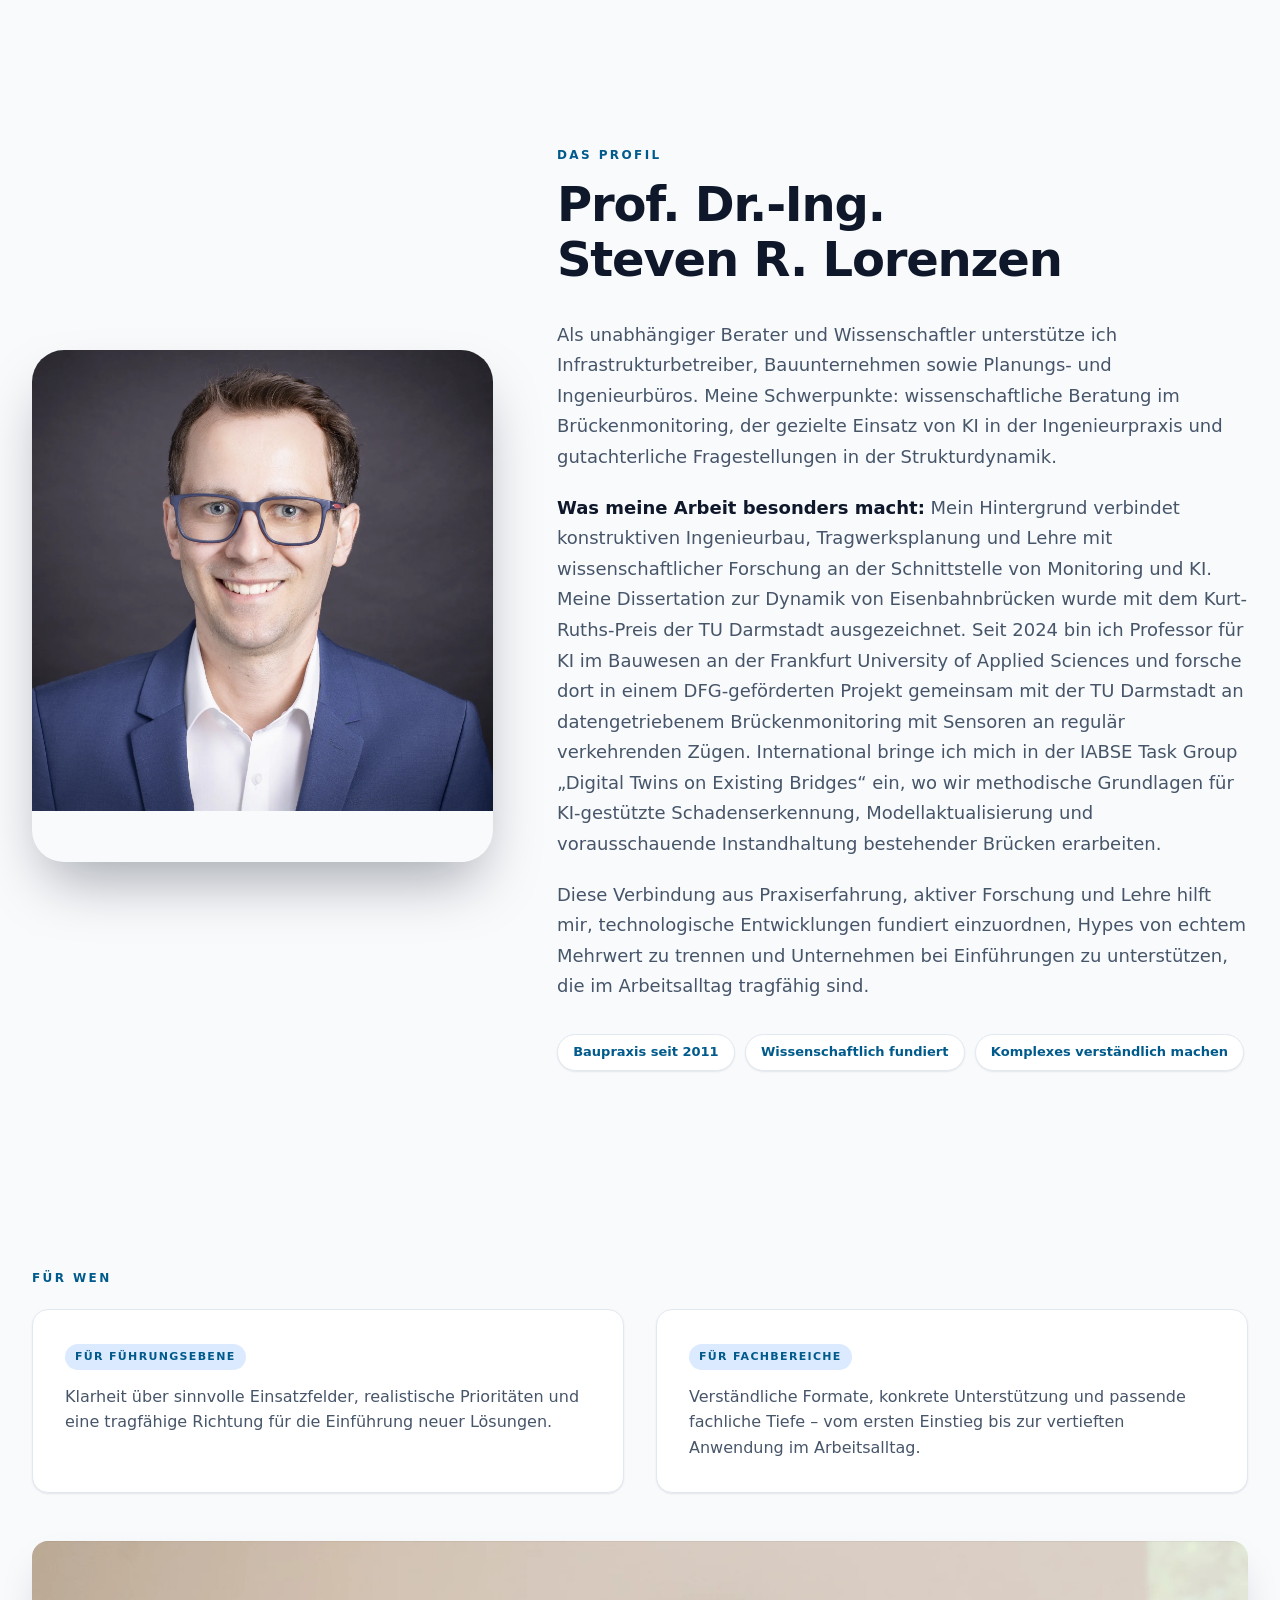
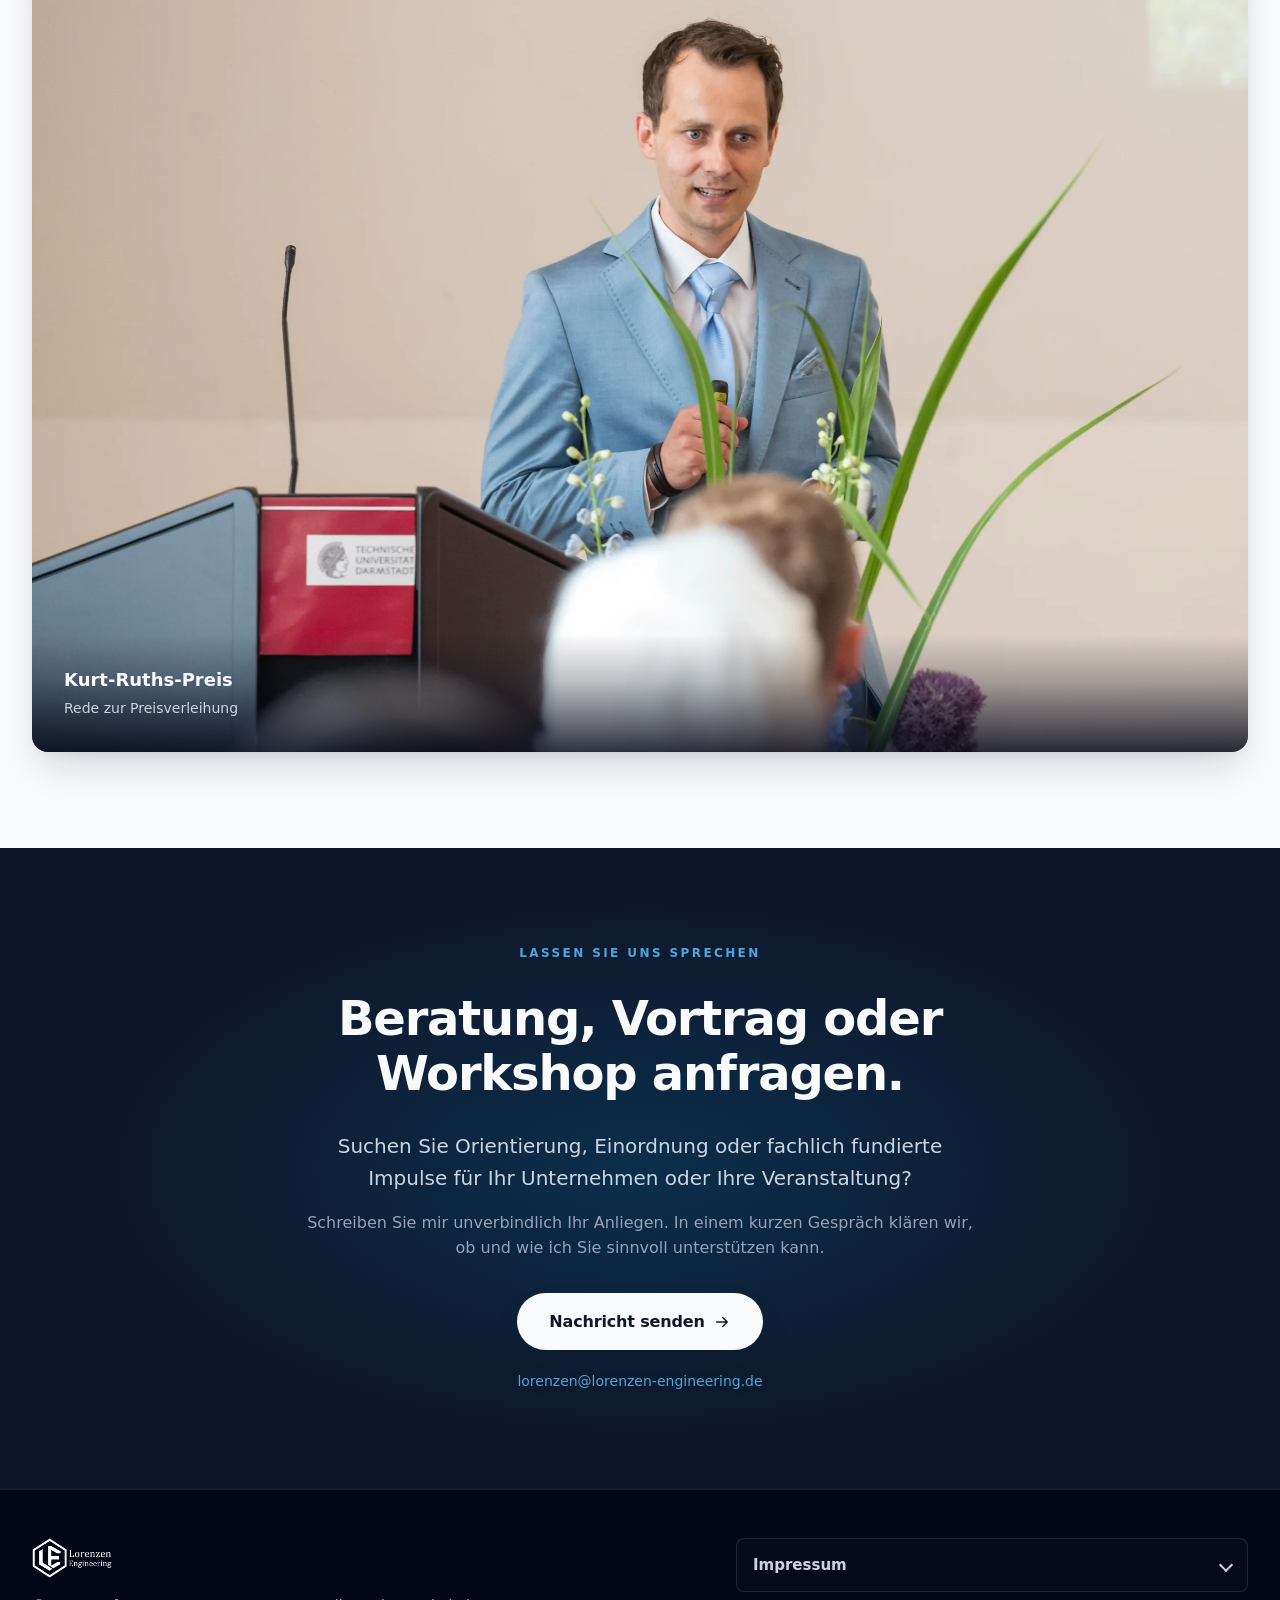
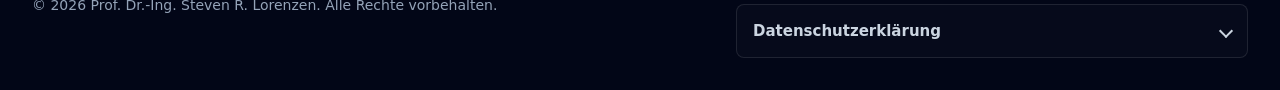
==== commit 76edeaca: "Migration: statisches HTML, neue inhaltliche Ausrichtung - Ersetzt React-SPA durch semantisches HTML" ====
--- a/index.html
+++ b/index.html
@@ -1,69 +1,63 @@
 <!doctype html>
-<html lang="de" style="scroll-behavior:smooth">
+<html lang="de">
   <head>
     <meta charset="UTF-8" />
     <meta name="viewport" content="width=device-width, initial-scale=1.0" />
 
-    <title>Lorenzen Engineering – KI-Beratung, Workshops &amp; Schulungen im Bauwesen</title>
-    <meta name="description" content="Prof. Dr.-Ing. Steven R. Lorenzen – Unabhängige KI-Beratung für das Bauwesen. Strategische Einordnung, Executive Workshops, KI-Schulungen und Keynotes für Bauunternehmen, Planungs- und Ingenieurbüros. Sinnvoll priorisieren, wirksam umsetzen." />
+    <title>Lorenzen Engineering – Brückenmonitoring, KI-Beratung &amp; Strukturdynamik</title>
+    <meta name="description" content="Prof. Dr.-Ing. Steven R. Lorenzen – Wissenschaftliche Beratung im Brückenmonitoring, KI-Workshops für die Ingenieurpraxis und Gutachten in Strukturdynamik & Fahrzeug-Brücken-Interaktion." />
     <meta name="author" content="Prof. Dr.-Ing. Steven R. Lorenzen" />
     <meta name="theme-color" content="#0f172a" />
-    <meta name="keywords" content="KI Bauwesen, Künstliche Intelligenz Bauindustrie, KI-Beratung, KI-Beratung Bauwesen, KI Workshops Bauwesen, KI Schulungen Bauwesen, KI-Workshop Bauunternehmen, KI-Schulung Ingenieure, KI Tragwerksplanung, Tragwerksplanung Künstliche Intelligenz, KI Konstruktiver Ingenieurbau, Konstruktiver Ingenieurbau KI, KI Planungsbüro, KI Architekturbüro, KI Ingenieurbüro, KI Planungs- und Architekturbüro, AI Construction, KI Bauunternehmen, KI Strategie Bau, Digitalisierung Bauwesen, Steven Lorenzen, Lorenzen Engineering" />
-
-    <!-- Google Search Console -->
+    <meta name="keywords" content="Brückenmonitoring, Structural Health Monitoring, KI Bauwesen, Strukturdynamik, Fahrzeug-Brücken-Interaktion, Bridge Weigh-in-Motion, Drive-by Monitoring, Digitale Zwillinge Brücke, KI-Beratung Bauwesen, KI Workshops Bauwesen, KI-Schulungen Ingenieure, KI Tragwerksplanung, Konstruktiver Ingenieurbau, Steven Lorenzen, Lorenzen Engineering" />
+
     <meta name="google-site-verification" content="yY5FMO0OI7C9XLT-yrQQF2uIRXcngfIhKUvem6lvEJM" />
 
-    <!-- Canonical URL – Domain ggf. anpassen -->
     <link rel="canonical" href="https://lorenzen-engineering.de/" />
 
-    <!-- Favicon -->
     <link rel="icon" type="image/svg+xml" href="/LE-LOGO.svg" />
     <link rel="icon" type="image/png" sizes="180x180" href="/favicon-180.png" />
     <link rel="apple-touch-icon" href="/favicon-180.png" />
 
-    <!-- Preload Hero-Portrait (Above the fold) -->
     <link rel="preload" as="image" type="image/webp" href="/portrait.webp" />
-
-    <!-- Open Graph – Domain ggf. anpassen -->
+    <link rel="stylesheet" href="/styles.css" />
+
     <meta property="og:type" content="website" />
     <meta property="og:url" content="https://lorenzen-engineering.de/" />
-    <meta property="og:title" content="Lorenzen Engineering – KI-Beratung, Workshops &amp; Schulungen im Bauwesen" />
-    <meta property="og:description" content="Prof. Dr.-Ing. Steven R. Lorenzen – Unabhängige KI-Beratung für das Bauwesen. Strategisch einordnen, sinnvoll priorisieren, wirksam umsetzen." />
+    <meta property="og:title" content="Lorenzen Engineering – Brückenmonitoring, KI-Beratung &amp; Strukturdynamik" />
+    <meta property="og:description" content="Prof. Dr.-Ing. Steven R. Lorenzen – Wissenschaftliche Beratung im Brückenmonitoring, KI-Workshops für die Ingenieurpraxis und Gutachten in Strukturdynamik." />
     <meta property="og:image" content="https://lorenzen-engineering.de/portrait.jpg" />
     <meta property="og:image:width" content="1800" />
     <meta property="og:image:height" content="1800" />
     <meta property="og:locale" content="de_DE" />
     <meta property="og:site_name" content="Lorenzen Engineering" />
 
-    <!-- Twitter Card -->
     <meta name="twitter:card" content="summary_large_image" />
-    <meta name="twitter:title" content="Lorenzen Engineering – KI-Beratung, Workshops &amp; Schulungen im Bauwesen" />
-    <meta name="twitter:description" content="Prof. Dr.-Ing. Steven R. Lorenzen – Unabhängige KI-Beratung für das Bauwesen." />
+    <meta name="twitter:title" content="Lorenzen Engineering – Brückenmonitoring, KI-Beratung &amp; Strukturdynamik" />
+    <meta name="twitter:description" content="Prof. Dr.-Ing. Steven R. Lorenzen – Wissenschaftliche Beratung im Brückenmonitoring, KI-Workshops und Gutachten in Strukturdynamik." />
     <meta name="twitter:image" content="https://lorenzen-engineering.de/portrait.jpg" />
 
-    <!-- JSON-LD Structured Data -->
     <script type="application/ld+json">
     {
       "@context": "https://schema.org",
       "@type": "ProfessionalService",
       "name": "Lorenzen Engineering",
-      "description": "Unabhängige KI-Beratung für das Bauwesen – Strategische Einordnung, Executive Workshops und Keynotes.",
+      "description": "Wissenschaftliche Beratung im Brückenmonitoring, KI-Workshops für die Ingenieurpraxis und Gutachten in Strukturdynamik.",
       "url": "https://lorenzen-engineering.de",
       "logo": "https://lorenzen-engineering.de/LE-LOGO.svg",
       "image": "https://lorenzen-engineering.de/portrait.jpg",
       "email": "lorenzen@lorenzen-engineering.de",
       "knowsAbout": [
         "Künstliche Intelligenz im Bauwesen",
+        "Brückenmonitoring",
+        "Structural Health Monitoring",
+        "Digitale Zwillinge für Brücken",
+        "Drive-by Monitoring",
+        "Bridge Weigh-in-Motion",
+        "Strukturdynamik",
+        "Fahrzeug-Brücken-Interaktion",
+        "Datengetriebene Schadensidentifikation",
         "KI-Beratung für Bauunternehmen",
-        "KI-Strategie für Bauunternehmen",
         "KI-Workshops im Bauwesen",
-        "KI-Schulungen für Ingenieure",
-        "KI Tragwerksplanung",
-        "KI Konstruktiver Ingenieurbau",
-        "KI für Planungsbüros",
-        "KI für Architekturbüros",
-        "Digitalisierung in der Bauindustrie",
-        "Structural Health Monitoring",
         "Konstruktiver Ingenieurbau",
         "Tragwerksplanung"
       ],
@@ -74,17 +68,20 @@
         "honorificPrefix": "Prof. Dr.-Ing.",
         "url": "https://lorenzen-engineering.de",
         "email": "lorenzen@lorenzen-engineering.de",
+        "affiliation": {
+          "@type": "CollegeOrUniversity",
+          "name": "Frankfurt University of Applied Sciences"
+        },
+        "award": "Kurt-Ruths-Preis (TU Darmstadt)",
         "knowsAbout": [
           "Künstliche Intelligenz",
           "Bauingenieurwesen",
-          "KI-Beratung",
-          "KI-Workshops",
-          "KI-Schulungen",
-          "KI Tragwerksplanung",
+          "Brückenmonitoring",
+          "Structural Health Monitoring",
+          "Strukturdynamik",
+          "Fahrzeug-Brücken-Interaktion",
           "Konstruktiver Ingenieurbau",
-          "Structural Health Monitoring",
-          "Tragwerksplanung",
-          "Projektsteuerung"
+          "Tragwerksplanung"
         ]
       },
       "areaServed": {
@@ -92,21 +89,361 @@
         "name": "Germany"
       },
       "serviceType": [
+        "Wissenschaftliche Beratung Brückenmonitoring",
         "KI-Beratung Bauwesen",
-        "KI-Strategieberatung",
         "KI-Workshops für Bauunternehmen",
         "KI-Schulungen für Ingenieure",
-        "KI-Beratung Planungsbüros",
-        "KI-Beratung Architekturbüros",
         "Executive Workshops",
-        "Keynotes und Fachvorträge"
+        "Keynotes und Fachvorträge",
+        "Gutachten Strukturdynamik",
+        "Gutachten Fahrzeug-Brücken-Interaktion"
       ]
     }
     </script>
-    <script type="module" crossorigin src="/assets/index-CwK6IQO-.js"></script>
-    <link rel="stylesheet" crossorigin href="/assets/index-BB06YUDj.css">
   </head>
   <body>
-    <div id="root"></div>
+    <a href="#inhalt" class="skip-link">Zum Inhalt springen</a>
+
+    <header class="site-header" id="siteHeader">
+      <div class="container nav-bar">
+        <a href="#" class="nav-logo" aria-label="Lorenzen Engineering – Startseite">
+          <img src="/LE-LOGO.svg" alt="Lorenzen Engineering" />
+        </a>
+        <nav class="nav-links" aria-label="Hauptnavigation">
+          <a href="#schwerpunkte">Schwerpunkte</a>
+          <a href="#zusammenarbeit">Zusammenarbeit</a>
+          <a href="#profil">Profil</a>
+          <a href="#kontakt">Kontakt</a>
+          <a href="mailto:lorenzen@lorenzen-engineering.de" class="btn btn-nav-cta">Erstgespräch</a>
+        </nav>
+        <button class="nav-toggle" aria-label="Menü öffnen" aria-expanded="false" aria-controls="mobileNav">
+          <span></span><span></span><span></span>
+        </button>
+      </div>
+      <nav class="mobile-nav" id="mobileNav" aria-label="Mobile Navigation" hidden>
+        <a href="#schwerpunkte">Schwerpunkte</a>
+        <a href="#zusammenarbeit">Zusammenarbeit</a>
+        <a href="#profil">Profil</a>
+        <a href="#kontakt">Kontakt</a>
+        <a href="mailto:lorenzen@lorenzen-engineering.de" class="btn btn-primary">Erstgespräch vereinbaren</a>
+      </nav>
+    </header>
+
+    <main id="inhalt">
+
+      <section class="hero" id="hero">
+        <div class="hero-bg" aria-hidden="true">
+          <div class="hero-glow glow-a"></div>
+          <div class="hero-glow glow-b"></div>
+        </div>
+        <div class="container hero-grid">
+          <div class="hero-content reveal">
+            <span class="badge"><span class="badge-dot"></span>Unabhängige Expertise</span>
+            <h1 class="hero-headline">
+              Künstliche Intelligenz
+              <span class="accent-gradient">im Bauwesen.</span>
+            </h1>
+            <p class="hero-subline">Wissenschaftlich fundiert beraten. Praxisnah umsetzen. <strong>Ich begleite Sie.</strong></p>
+            <div class="hero-ctas">
+              <a class="btn btn-primary" href="mailto:lorenzen@lorenzen-engineering.de">
+                Erstgespräch vereinbaren
+                <svg width="18" height="18" viewBox="0 0 24 24" fill="none" aria-hidden="true"><path d="M5 12h14M13 6l6 6-6 6" stroke="currentColor" stroke-width="2" stroke-linecap="round" stroke-linejoin="round"/></svg>
+              </a>
+              <a class="btn btn-ghost-dark" href="#schwerpunkte">Leistungen entdecken</a>
+            </div>
+          </div>
+          <div class="hero-portrait reveal" data-parallax="0.04">
+            <div class="hero-portrait-glow" aria-hidden="true"></div>
+            <div class="hero-portrait-frame">
+              <picture>
+                <source srcset="/portrait.webp" type="image/webp" />
+                <img src="/portrait.jpg" alt="Prof. Dr.-Ing. Steven R. Lorenzen" width="1800" height="1800" fetchpriority="high" />
+              </picture>
+              <div class="hero-portrait-caption">
+                <span class="caption-accent" aria-hidden="true"></span>
+                <p class="caption-name">Prof. Dr.-Ing. Steven R. Lorenzen</p>
+                <p class="caption-role">Professor für Künstliche Intelligenz im Bauwesen</p>
+              </div>
+            </div>
+          </div>
+        </div>
+        <div class="hero-scroll" aria-hidden="true">
+          <span>Scrollen</span>
+          <svg width="14" height="20" viewBox="0 0 14 20" fill="none"><path d="M7 1v16M1 11l6 6 6-6" stroke="currentColor" stroke-width="1.5" stroke-linecap="round" stroke-linejoin="round"/></svg>
+        </div>
+      </section>
+
+      <section class="trust" aria-label="Vertrauensindikatoren">
+        <div class="container trust-grid">
+          <div class="trust-item reveal">
+            <div class="trust-icon" aria-hidden="true">
+              <svg viewBox="0 0 24 24" width="28" height="28" fill="none"><path d="M12 2l2.39 4.84L20 8l-4 3.9.95 5.53L12 14.77l-4.95 2.66L8 11.9 4 8l5.61-1.16L12 2z" stroke="currentColor" stroke-width="1.7" stroke-linejoin="round"/></svg>
+            </div>
+            <h3>Wissenschaftlich fundiert</h3>
+            <p>Keine Buzzwords, sondern belastbare methodische Tiefe für sichere Entscheidungen.</p>
+          </div>
+          <div class="trust-item reveal">
+            <div class="trust-icon" aria-hidden="true">
+              <svg viewBox="0 0 24 24" width="28" height="28" fill="none"><path d="M3 21V7l9-5 9 5v14M3 21h18M9 21v-6h6v6M7 11h2M11 11h2M15 11h2" stroke="currentColor" stroke-width="1.7" stroke-linecap="round" stroke-linejoin="round"/></svg>
+            </div>
+            <h3>Mit Baupraxis vertraut</h3>
+            <p>Verständnis für reale Prozesse – vom Konstruktiven Ingenieurbau bis zur Projektsteuerung.</p>
+          </div>
+          <div class="trust-item reveal">
+            <div class="trust-icon" aria-hidden="true">
+              <svg viewBox="0 0 24 24" width="28" height="28" fill="none"><path d="M12 3a6 6 0 016 6c0 3-2 4-2 6.5V17H8v-1.5C8 13 6 12 6 9a6 6 0 016-6zM9 21h6M10 18h4" stroke="currentColor" stroke-width="1.7" stroke-linecap="round" stroke-linejoin="round"/></svg>
+            </div>
+            <h3>Lösungsorientiert</h3>
+            <p>Begleitung von der ersten Bewertung bis zur Integration in Unternehmensprozesse.</p>
+          </div>
+        </div>
+      </section>
+
+      <section class="competencies light" id="kompetenzen">
+        <div class="container competencies-grid">
+          <div class="reveal">
+            <span class="section-label">Kernkompetenzen</span>
+            <h2 class="section-headline">Orientierung geben. Verständnis schaffen.</h2>
+          </div>
+          <div class="reveal">
+            <p class="lead">Ob es um die Bewertung einer Brücke geht, um die richtige Monitoring-Strategie oder um den sinnvollen Einsatz von KI im Ingenieurbüro: Entscheidend ist, dass technologische Möglichkeiten realistisch eingeordnet werden und Lösungen zum konkreten Problem passen. Genau dabei unterstütze ich Sie — mit wissenschaftlicher Tiefe, Praxiserfahrung und einem klaren Blick auf das, was tatsächlich weiterhilft.</p>
+            <ul class="checklist">
+              <li>
+                <svg viewBox="0 0 24 24" width="22" height="22" fill="none" aria-hidden="true"><path d="M5 12l5 5L20 7" stroke="currentColor" stroke-width="2.2" stroke-linecap="round" stroke-linejoin="round"/></svg>
+                Komplexe Fragestellungen unabhängig und wissenschaftlich fundiert bewerten
+              </li>
+              <li>
+                <svg viewBox="0 0 24 24" width="22" height="22" fill="none" aria-hidden="true"><path d="M5 12l5 5L20 7" stroke="currentColor" stroke-width="2.2" stroke-linecap="round" stroke-linejoin="round"/></svg>
+                Monitoring, Datenanalyse und KI gezielt für Ihr Projekt einsetzen
+              </li>
+              <li>
+                <svg viewBox="0 0 24 24" width="22" height="22" fill="none" aria-hidden="true"><path d="M5 12l5 5L20 7" stroke="currentColor" stroke-width="2.2" stroke-linecap="round" stroke-linejoin="round"/></svg>
+                Von der ersten Einordnung bis zur belastbaren Empfehlung begleiten
+              </li>
+            </ul>
+          </div>
+        </div>
+      </section>
+
+      <section class="focus light-alt" id="schwerpunkte">
+        <div class="container">
+          <div class="section-head reveal">
+            <span class="section-label">Fachliche Schwerpunkte</span>
+            <h2 class="section-headline">Drei Felder. Echte Tiefe.</h2>
+          </div>
+          <div class="cards-grid">
+            <article class="card reveal">
+              <div class="card-icon" aria-hidden="true">
+                <svg viewBox="0 0 48 48" width="32" height="32" fill="none"><path d="M4 34h40M10 34V22c4-2 10-4 14-4s10 2 14 4v12M6 30l8-6M42 30l-8-6M18 34v-6M24 34v-8M30 34v-6M14 22V14M34 22V14M14 14h20" stroke="currentColor" stroke-width="2" stroke-linecap="round" stroke-linejoin="round"/></svg>
+              </div>
+              <span class="card-label green">Infrastruktur &amp; Monitoring</span>
+              <h3 class="card-title">Wissenschaftliche Beratung im Brückenmonitoring</h3>
+              <p>Beratung jenseits von Standardverfahren — von digitalen Zwillingen über datengetriebene Schadensidentifikation bis zu Drive-by Monitoring und Bridge Weigh-in-Motion. Für Infrastrukturbetreiber, Bahnbetreiber und Ingenieurbüros mit komplexen Monitoring-Fragestellungen.</p>
+            </article>
+            <article class="card reveal">
+              <div class="card-icon" aria-hidden="true">
+                <svg viewBox="0 0 48 48" width="32" height="32" fill="none"><path d="M24 8L4 18l20 10 20-10-20-10zM10 22v10c0 3 6 6 14 6s14-3 14-6V22M42 20v12" stroke="currentColor" stroke-width="2" stroke-linecap="round" stroke-linejoin="round"/></svg>
+              </div>
+              <span class="card-label green">Praxis &amp; Befähigung</span>
+              <h3 class="card-title">KI in der Ingenieurpraxis</h3>
+              <p>Vorträge und Workshops für Führungsteams und Fachbereiche in Bauunternehmen, Planungs- und Ingenieurbüros. Orientierung geben, sinnvolle Einsatzfelder identifizieren, Mitarbeitende befähigen. Praxisnah aufbereitet, auf den jeweiligen Wissensstand zugeschnitten.</p>
+            </article>
+            <article class="card reveal">
+              <div class="card-icon" aria-hidden="true">
+                <svg viewBox="0 0 48 48" width="32" height="32" fill="none"><path d="M4 28l4-6 4 8 4-14 4 18 4-10 4 6 4-4 4 6 4-2 4 4" stroke="currentColor" stroke-width="2" stroke-linecap="round" stroke-linejoin="round"/></svg>
+              </div>
+              <span class="card-label green">Gutachten &amp; Forschung</span>
+              <h3 class="card-title">Strukturdynamik &amp; Fahrzeug-Brücken-Interaktion</h3>
+              <p>Fundierte gutachterliche Einschätzungen bei komplexen dynamischen Fragestellungen. Wenn Normen nicht mehr ausreichen, Messdaten interpretiert werden müssen oder ein unabhängiger wissenschaftlicher Blick gefragt ist.</p>
+            </article>
+          </div>
+        </div>
+      </section>
+
+      <section class="offers light" id="zusammenarbeit">
+        <div class="container">
+          <div class="section-head reveal">
+            <span class="section-label">Zusammenarbeit</span>
+            <h2 class="section-headline">Klare Formate für die Zusammenarbeit.</h2>
+            <p class="section-sub">Drei Formate, eine Ausrichtung: Passgenaue Unterstützung – von der ersten Orientierung bis zur strukturierten Umsetzung.</p>
+          </div>
+          <div class="cards-grid">
+            <article class="card reveal">
+              <div class="card-icon" aria-hidden="true">
+                <svg viewBox="0 0 48 48" width="32" height="32" fill="none"><circle cx="24" cy="24" r="18" stroke="currentColor" stroke-width="2"/><path d="M24 10v14l10 6" stroke="currentColor" stroke-width="2" stroke-linecap="round"/></svg>
+              </div>
+              <span class="card-label green">Beratung &amp; Gutachten</span>
+              <h3 class="card-title">Strategische Beratung</h3>
+              <p>Ob wissenschaftliche Projektberatung im Brückenmonitoring, gutachterliche Einschätzung in der Strukturdynamik oder strategische KI-Einführung — individuelle Begleitung mit der nötigen fachlichen Tiefe. Von der ersten Einordnung bis zur belastbaren Empfehlung.</p>
+            </article>
+            <article class="card reveal">
+              <div class="card-icon" aria-hidden="true">
+                <svg viewBox="0 0 48 48" width="32" height="32" fill="none"><path d="M24 6L4 16l20 10 20-10L24 6zM10 20v10c0 3 6 6 14 6s14-3 14-6V20" stroke="currentColor" stroke-width="2" stroke-linecap="round" stroke-linejoin="round"/></svg>
+              </div>
+              <span class="card-label green">Praxisnah &amp; Zielgruppengerecht</span>
+              <h3 class="card-title">Executive Workshops</h3>
+              <p>Formate für Führungsteams und Fachbereiche – geschäftsnah, verständlich und auf den jeweiligen Entscheidungs- oder Vertiefungsbedarf zugeschnitten. Keine Folien-KI, sondern echter Erkenntnisgewinn.</p>
+            </article>
+            <article class="card reveal">
+              <div class="card-icon" aria-hidden="true">
+                <svg viewBox="0 0 48 48" width="32" height="32" fill="none"><path d="M8 22c0-3 3-6 6-6h6l10-8v32l-10-8h-6c-3 0-6-3-6-6v-4zM34 18c3 2 3 10 0 12" stroke="currentColor" stroke-width="2" stroke-linecap="round" stroke-linejoin="round"/></svg>
+              </div>
+              <span class="card-label green">Impulsstark &amp; Fachlich fundiert</span>
+              <h3 class="card-title">Keynotes &amp; Vorträge</h3>
+              <p>Für Unternehmen und Verbände, die KI im Bauwesen sachlich einordnen wollen – ohne Hype, ohne hohle Versprechen. Klare Botschaften, die bei Entscheiderinnen und Entscheidern ankommen.</p>
+            </article>
+          </div>
+        </div>
+      </section>
+
+      <section class="profile" id="profil">
+        <div class="container profile-grid">
+          <div class="profile-image reveal">
+            <picture>
+              <source srcset="/portrait.webp" type="image/webp" />
+              <img src="/portrait.jpg" alt="Prof. Dr.-Ing. Steven R. Lorenzen" loading="lazy" width="1800" height="1800" />
+            </picture>
+          </div>
+          <div class="profile-text reveal">
+            <span class="section-label">Das Profil</span>
+            <h2 class="section-headline">Prof. Dr.-Ing.<br />Steven R. Lorenzen</h2>
+            <div class="profile-body">
+              <p>Als unabhängiger Berater und Wissenschaftler unterstütze ich Infrastrukturbetreiber, Bauunternehmen sowie Planungs- und Ingenieurbüros. Meine Schwerpunkte: wissenschaftliche Beratung im Brückenmonitoring, der gezielte Einsatz von KI in der Ingenieurpraxis und gutachterliche Fragestellungen in der Strukturdynamik.</p>
+              <p><strong>Was meine Arbeit besonders macht:</strong> Mein Hintergrund verbindet konstruktiven Ingenieurbau, Tragwerksplanung und Lehre mit wissenschaftlicher Forschung an der Schnittstelle von Monitoring und KI. Meine Dissertation zur Dynamik von Eisenbahnbrücken wurde mit dem Kurt-Ruths-Preis der TU Darmstadt ausgezeichnet. Seit 2024 bin ich Professor für KI im Bauwesen an der Frankfurt University of Applied Sciences und forsche dort in einem DFG-geförderten Projekt gemeinsam mit der TU Darmstadt an datengetriebenem Brückenmonitoring mit Sensoren an regulär verkehrenden Zügen. International bringe ich mich in der IABSE Task Group „Digital Twins on Existing Bridges“ ein, wo wir methodische Grundlagen für KI-gestützte Schadenserkennung, Modellaktualisierung und vorausschauende Instandhaltung bestehender Brücken erarbeiten.</p>
+              <p>Diese Verbindung aus Praxiserfahrung, aktiver Forschung und Lehre hilft mir, technologische Entwicklungen fundiert einzuordnen, Hypes von echtem Mehrwert zu trennen und Unternehmen bei Einführungen zu unterstützen, die im Arbeitsalltag tragfähig sind.</p>
+            </div>
+            <div class="profile-badges">
+              <span class="profile-badge">Baupraxis seit 2011</span>
+              <span class="profile-badge">Wissenschaftlich fundiert</span>
+              <span class="profile-badge">Komplexes verständlich machen</span>
+            </div>
+          </div>
+        </div>
+      </section>
+
+      <section class="audience light" aria-label="Zielgruppen">
+        <div class="container">
+          <div class="section-head reveal">
+            <span class="section-label">Für wen</span>
+          </div>
+          <div class="audience-grid">
+            <article class="audience-card reveal">
+              <span class="card-label blue">Für Führungsebene</span>
+              <p>Klarheit über sinnvolle Einsatzfelder, realistische Prioritäten und eine tragfähige Richtung für die Einführung neuer Lösungen.</p>
+            </article>
+            <article class="audience-card reveal">
+              <span class="card-label blue">Für Fachbereiche</span>
+              <p>Verständliche Formate, konkrete Unterstützung und passende fachliche Tiefe – vom ersten Einstieg bis zur vertieften Anwendung im Arbeitsalltag.</p>
+            </article>
+          </div>
+          <div class="reveal award-image">
+            <picture>
+              <source srcset="/Kurt-Ruths-Preis.webp" type="image/webp" />
+              <img src="/Kurt-Ruths-Preis.jpg" alt="Prof. Dr.-Ing. Steven R. Lorenzen beim Vortrag – Kurt-Ruths-Preis" loading="lazy" width="2400" height="1600" />
+            </picture>
+            <div class="award-overlay">
+              <p class="award-title">Kurt-Ruths-Preis</p>
+              <p class="award-sub">Rede zur Preisverleihung</p>
+            </div>
+          </div>
+        </div>
+      </section>
+
+      <section class="cta" id="kontakt">
+        <div class="cta-bg" aria-hidden="true"></div>
+        <div class="container cta-inner reveal">
+          <span class="section-label">Lassen Sie uns sprechen</span>
+          <h2 class="cta-headline">Beratung, Vortrag oder Workshop anfragen.</h2>
+          <p class="cta-text">Suchen Sie Orientierung, Einordnung oder fachlich fundierte Impulse für Ihr Unternehmen oder Ihre Veranstaltung?</p>
+          <p class="cta-subtext">Schreiben Sie mir unverbindlich Ihr Anliegen. In einem kurzen Gespräch klären wir, ob und wie ich Sie sinnvoll unterstützen kann.</p>
+          <a class="btn btn-light" href="mailto:lorenzen@lorenzen-engineering.de">
+            Nachricht senden
+            <svg width="18" height="18" viewBox="0 0 24 24" fill="none" aria-hidden="true"><path d="M5 12h14M13 6l6 6-6 6" stroke="currentColor" stroke-width="2" stroke-linecap="round" stroke-linejoin="round"/></svg>
+          </a>
+          <p class="cta-fallback"><a href="mailto:lorenzen@lorenzen-engineering.de">lorenzen@lorenzen-engineering.de</a></p>
+        </div>
+      </section>
+
+    </main>
+
+    <footer class="site-footer">
+      <div class="container footer-inner">
+        <div class="footer-brand">
+          <img src="/LE-LOGO.svg" alt="Lorenzen Engineering" />
+          <p>&copy; 2026 Prof. Dr.-Ing. Steven R. Lorenzen. Alle Rechte vorbehalten.</p>
+        </div>
+
+        <div class="footer-legal">
+          <details class="accordion">
+            <summary>Impressum</summary>
+            <div class="accordion-body">
+              <h4>Angaben gemäß § 5 DDG</h4>
+              <p>Professor Dr.-Ing. Steven Robert Lorenzen<br />
+              Lorenzen Engineering<br />
+              c/o Online-Impressum.de<br />
+              #6491<br />
+              Europaring 90<br />
+              53757 Sankt Augustin</p>
+
+              <h4>Kontakt</h4>
+              <p>E-Mail: <a href="mailto:lorenzen@lorenzen-engineering.de">lorenzen@lorenzen-engineering.de</a></p>
+
+              <h4>Umsatzsteuer-ID</h4>
+              <p>Umsatzsteuer-Identifikationsnummer gemäß § 27 a Umsatzsteuergesetz: DE449885710</p>
+
+              <h4>Verantwortlich für den Inhalt nach § 18 Abs. 2 MStV</h4>
+              <p>Prof. Dr.-Ing. Steven Robert Lorenzen<br />
+              c/o Online-Impressum.de<br />
+              #6491<br />
+              Europaring 90 in 53757 Sankt Augustin</p>
+
+              <h4>Hinweis zur Verbraucherstreitbeilegung</h4>
+              <p>Wir sind nicht bereit und nicht verpflichtet, an Streitbeilegungsverfahren vor einer Verbraucherschlichtungsstelle teilzunehmen. Unsere Angebote richten sich ausschließlich an Unternehmer (§ 14 BGB).</p>
+
+              <h4>Bildnachweise</h4>
+              <ul>
+                <li>Portrait: Hy Image / Caleb Ridgeway</li>
+                <li>Foto Kurt-Ruths-Preis: TU Darmstadt / Klaus Mai</li>
+              </ul>
+            </div>
+          </details>
+
+          <details class="accordion">
+            <summary>Datenschutzerklärung</summary>
+            <div class="accordion-body">
+              <h4>1. Allgemeines und Hosting</h4>
+              <p>Verantwortlicher für die Datenverarbeitung ist:<br />
+              Prof. Dr.-Ing. Steven Robert Lorenzen<br />
+              c/o Online-Impressum.de<br />
+              #6491<br />
+              Europaring 90 in 53757 Sankt Augustin<br />
+              E-Mail: <a href="mailto:lorenzen@lorenzen-engineering.de">lorenzen@lorenzen-engineering.de</a></p>
+
+              <p>Wir hosten unsere Website bei IONOS. Der Provider erhebt und speichert automatisch Informationen in so genannten Server-Log-Dateien, die Ihr Browser automatisch an uns übermittelt. Dies sind:</p>
+              <ul>
+                <li>Browsertyp und Browserversion</li>
+                <li>Verwendetes Betriebssystem</li>
+                <li>Referrer URL (die zuvor besuchte Seite)</li>
+                <li>Hostname des zugreifenden Rechners</li>
+                <li>Uhrzeit der Serveranfrage</li>
+                <li>IP-Adresse</li>
+              </ul>
+
+              <p>Eine Zusammenführung dieser Daten mit anderen Datenquellen wird nicht vorgenommen. Rechtsgrundlage für die Datenverarbeitung ist Art. 6 Abs. 1 lit. f DSGVO, der die Verarbeitung der Daten zur Erfüllung eines Vertrags oder vorvertraglicher Maßnahmen gestattet, sowie unser berechtigtes Interesse an der technisch fehlerfreien Darstellung und der Optimierung unserer Website.</p>
+
+              <h4>Kontaktaufnahme per E-Mail und Kontaktformular</h4>
+              <p>Wenn Sie uns per E-Mail oder über das Kontaktformular kontaktieren, verarbeiten wir die von Ihnen mitgeteilten Daten, um Ihre Anfrage zu bearbeiten. Rechtsgrundlage ist Art. 6 Abs. 1 lit. b DSGVO und Art. 6 Abs. 1 lit. f DSGVO.</p>
+
+              <p><strong>Speicherdauer:</strong> Wir speichern Anfragen nur so lange, wie dies zur Bearbeitung erforderlich ist. Danach werden die Daten gelöscht, soweit keine gesetzlichen Aufbewahrungspflichten bestehen.</p>
+
+              <h4>Ihre Rechte</h4>
+              <p>Sie haben im Rahmen der gesetzlichen Voraussetzungen das Recht auf Auskunft, Berichtigung, Löschung, Einschränkung der Verarbeitung, Datenübertragbarkeit sowie Widerspruch. Zudem haben Sie ein Beschwerderecht bei einer Datenschutzaufsichtsbehörde.</p>
+            </div>
+          </details>
+        </div>
+      </div>
+    </footer>
+
+    <script src="/script.js" defer></script>
   </body>
 </html>
--- a/styles.css
+++ b/styles.css
@@ -0,0 +1,767 @@
+/* ===== Design Tokens ===== */
+:root {
+  --primary: #005B8C;
+  --primary-hover: #004A73;
+  --accent-light: #4DA6D9;
+  --accent-green: #5C9C42;
+  --bg-dark: #0f172a;
+  --bg-darker: #020617;
+  --bg-light: #f8fafc;
+  --bg-card: #ffffff;
+  --text-dark: #0f172a;
+  --text-dark-muted: #475569;
+  --text-dark-soft: #64748b;
+  --text-light: #f8fafc;
+  --text-light-muted: #94a3b8;
+  --text-light-soft: #cbd5e1;
+  --border-light: #e2e8f0;
+  --border-dark: rgba(255, 255, 255, 0.1);
+  --green: #15803d;
+  --green-bg: #dcfce7;
+  --blue-bg: #dbeafe;
+  --radius-sm: 0.5rem;
+  --radius: 1rem;
+  --radius-lg: 1.75rem;
+  --radius-xl: 2rem;
+  --shadow-sm: 0 1px 2px rgba(15, 23, 42, 0.06), 0 1px 3px rgba(15, 23, 42, 0.04);
+  --shadow: 0 4px 6px -1px rgba(15, 23, 42, 0.08), 0 2px 4px -2px rgba(15, 23, 42, 0.05);
+  --shadow-lg: 0 10px 20px -5px rgba(15, 23, 42, 0.1), 0 4px 8px -4px rgba(15, 23, 42, 0.06);
+  --shadow-xl: 0 20px 40px -10px rgba(15, 23, 42, 0.18), 0 8px 16px -8px rgba(15, 23, 42, 0.08);
+  --shadow-2xl: 0 30px 60px -15px rgba(2, 6, 23, 0.35);
+  --ease: cubic-bezier(0.25, 0.1, 0.25, 1);
+  --header-h: 4rem;
+  --font-stack: ui-sans-serif, system-ui, sans-serif, "Apple Color Emoji", "Segoe UI Emoji", "Segoe UI Symbol", "Noto Color Emoji";
+}
+
+/* ===== Reset ===== */
+*, *::before, *::after { box-sizing: border-box; }
+* { margin: 0; }
+html { scroll-behavior: smooth; -webkit-text-size-adjust: 100%; }
+body {
+  font-family: var(--font-stack);
+  font-size: 1rem;
+  line-height: 1.6;
+  color: var(--text-dark);
+  background: var(--bg-dark);
+  -webkit-font-smoothing: antialiased;
+  -moz-osx-font-smoothing: grayscale;
+  overflow-x: hidden;
+}
+img, svg, picture { display: block; max-width: 100%; }
+a { color: inherit; text-decoration: none; }
+button { font: inherit; cursor: pointer; border: 0; background: transparent; color: inherit; }
+h1, h2, h3, h4 { line-height: 1.15; letter-spacing: -0.015em; }
+
+/* ===== Skip Link ===== */
+.skip-link {
+  position: absolute;
+  top: -100px; left: 1rem;
+  background: var(--primary); color: #fff;
+  padding: 0.5rem 0.75rem; border-radius: var(--radius-sm);
+  z-index: 1000; font-weight: 600;
+  transition: top 0.2s;
+}
+.skip-link:focus { top: 1rem; }
+
+/* ===== Layout ===== */
+.container {
+  max-width: 80rem;
+  margin: 0 auto;
+  padding: 0 1rem;
+}
+@media (min-width: 640px) { .container { padding: 0 1.5rem; } }
+@media (min-width: 1024px) { .container { padding: 0 2rem; } }
+
+section { padding: 4rem 0; position: relative; }
+@media (min-width: 768px) { section { padding: 5rem 0; } }
+@media (min-width: 1024px) { section { padding: 6rem 0; } }
+
+.light { background: var(--bg-light); color: var(--text-dark); }
+.light-alt { background: #f1f5f9; color: var(--text-dark); }
+
+/* ===== Reveal Animations ===== */
+.reveal {
+  opacity: 0;
+  transform: translateY(30px);
+  transition: opacity 0.6s var(--ease), transform 0.6s var(--ease);
+  will-change: opacity, transform;
+}
+.reveal.visible {
+  opacity: 1;
+  transform: translateY(0);
+}
+@media (prefers-reduced-motion: reduce) {
+  .reveal { opacity: 1; transform: none; transition: none; }
+  html { scroll-behavior: auto; }
+}
+
+/* ===== Header / Navigation ===== */
+.site-header {
+  position: fixed;
+  top: 0; left: 0; right: 0;
+  z-index: 100;
+  height: var(--header-h);
+  background: transparent;
+  border-bottom: 1px solid transparent;
+  transition: background-color 0.3s, backdrop-filter 0.3s, box-shadow 0.3s, border-color 0.3s;
+}
+.site-header.scrolled {
+  background: rgba(255, 255, 255, 0.95);
+  backdrop-filter: blur(12px);
+  -webkit-backdrop-filter: blur(12px);
+  border-bottom-color: var(--border-light);
+  box-shadow: var(--shadow-sm);
+}
+.nav-bar {
+  display: flex;
+  align-items: center;
+  justify-content: space-between;
+  height: 100%;
+}
+.nav-logo { display: flex; align-items: center; }
+.nav-logo img {
+  height: 2.5rem;
+  width: auto;
+  object-fit: contain;
+  filter: brightness(0) invert(1);
+  transition: filter 0.3s;
+}
+.site-header.scrolled .nav-logo img { filter: none; }
+.nav-links {
+  display: none;
+  align-items: center;
+  gap: 2rem;
+}
+.nav-links a {
+  color: var(--text-light-soft);
+  font-size: 0.9375rem;
+  font-weight: 500;
+  transition: color 0.2s;
+}
+.nav-links a:hover { color: var(--accent-light); }
+.site-header.scrolled .nav-links a:not(.btn-nav-cta) { color: var(--text-dark-muted); }
+.site-header.scrolled .nav-links a:not(.btn-nav-cta):hover { color: var(--primary); }
+.btn-nav-cta, .btn-nav-cta:hover, .site-header.scrolled .btn-nav-cta { color: #fff; }
+@media (min-width: 1024px) { .nav-links { display: flex; } }
+
+.nav-toggle {
+  display: flex;
+  flex-direction: column;
+  justify-content: center;
+  gap: 5px;
+  width: 44px; height: 44px;
+  padding: 0 10px;
+  border-radius: var(--radius-sm);
+}
+.nav-toggle span {
+  display: block;
+  width: 24px; height: 2px;
+  background: var(--text-light);
+  border-radius: 2px;
+  transition: transform 0.25s, opacity 0.25s, background-color 0.3s;
+}
+.site-header.scrolled .nav-toggle span { background: var(--text-dark); }
+.nav-toggle[aria-expanded="true"] span:nth-child(1) { transform: translateY(7px) rotate(45deg); }
+.nav-toggle[aria-expanded="true"] span:nth-child(2) { opacity: 0; }
+.nav-toggle[aria-expanded="true"] span:nth-child(3) { transform: translateY(-7px) rotate(-45deg); }
+@media (min-width: 1024px) { .nav-toggle { display: none; } }
+
+.mobile-nav {
+  position: fixed;
+  top: var(--header-h); left: 0; right: 0; bottom: 0;
+  background: rgba(15, 23, 42, 0.97);
+  backdrop-filter: blur(12px);
+  -webkit-backdrop-filter: blur(12px);
+  padding: 2rem 1.5rem;
+  display: flex;
+  flex-direction: column;
+  gap: 1.25rem;
+  z-index: 99;
+}
+.mobile-nav a {
+  color: var(--text-light);
+  font-size: 1.125rem;
+  font-weight: 500;
+  padding: 0.75rem 0;
+  border-bottom: 1px solid var(--border-dark);
+}
+.mobile-nav a.btn { border-bottom: 0; margin-top: 1rem; }
+.mobile-nav[hidden] { display: none; }
+
+/* ===== Buttons ===== */
+.btn {
+  display: inline-flex;
+  align-items: center;
+  justify-content: center;
+  gap: 0.5rem;
+  padding: 0.875rem 1.75rem;
+  border-radius: 9999px;
+  font-weight: 600;
+  font-size: 0.9375rem;
+  letter-spacing: -0.01em;
+  transition: background-color 0.2s, color 0.2s, transform 0.2s, box-shadow 0.2s;
+  white-space: nowrap;
+}
+.btn:hover { transform: translateY(-1px); }
+.btn-primary {
+  background: var(--text-light);
+  color: var(--bg-dark);
+  box-shadow: var(--shadow-lg);
+}
+.btn-primary:hover { background: #fff; box-shadow: var(--shadow-xl); }
+.btn-ghost-dark {
+  background: rgba(255, 255, 255, 0.05);
+  color: var(--text-light);
+  border: 1px solid rgba(255, 255, 255, 0.15);
+  backdrop-filter: blur(8px);
+}
+.btn-ghost-dark:hover { background: rgba(255, 255, 255, 0.1); border-color: rgba(255, 255, 255, 0.25); }
+.btn-light {
+  background: var(--text-light);
+  color: var(--bg-dark);
+  box-shadow: var(--shadow-xl);
+  padding: 1rem 2rem;
+  font-size: 1rem;
+}
+.btn-light:hover { background: #fff; }
+.btn-nav-cta {
+  padding: 0.5rem 1.25rem;
+  font-size: 0.875rem;
+  background: var(--primary);
+  color: #fff;
+  box-shadow: 0 6px 20px -6px rgba(0, 91, 140, 0.45);
+}
+.btn-nav-cta:hover { background: var(--primary-hover); }
+
+/* ===== Badge & Labels ===== */
+.badge {
+  display: inline-flex;
+  align-items: center;
+  gap: 0.5rem;
+  padding: 0.4rem 0.9rem;
+  border-radius: 9999px;
+  background: rgba(255, 255, 255, 0.05);
+  border: 1px solid rgba(255, 255, 255, 0.12);
+  color: var(--text-light-soft);
+  font-size: 0.75rem;
+  font-weight: 600;
+  letter-spacing: 0.15em;
+  text-transform: uppercase;
+}
+.badge-dot {
+  width: 6px; height: 6px;
+  border-radius: 50%;
+  background: var(--accent-light);
+  box-shadow: 0 0 8px var(--accent-light);
+}
+.section-label {
+  display: inline-block;
+  font-size: 0.75rem;
+  font-weight: 700;
+  letter-spacing: 0.2em;
+  text-transform: uppercase;
+  color: var(--primary);
+  margin-bottom: 0.75rem;
+}
+.card-label {
+  display: inline-block;
+  padding: 0.25rem 0.625rem;
+  border-radius: 9999px;
+  font-size: 0.6875rem;
+  font-weight: 700;
+  letter-spacing: 0.12em;
+  text-transform: uppercase;
+  margin-bottom: 0.875rem;
+}
+.card-label.green { background: var(--green-bg); color: var(--green); }
+.card-label.blue { background: var(--blue-bg); color: var(--primary); }
+
+.section-headline {
+  font-size: 1.875rem;
+  font-weight: 700;
+  letter-spacing: -0.025em;
+  margin-bottom: 1rem;
+  color: var(--text-dark);
+}
+@media (min-width: 768px) { .section-headline { font-size: 2.25rem; } }
+
+.section-sub {
+  color: var(--text-dark-muted);
+  font-size: 1.0625rem;
+  max-width: 48rem;
+  line-height: 1.6;
+}
+.section-head { margin-bottom: 2.5rem; }
+@media (min-width: 768px) { .section-head { margin-bottom: 3.5rem; } }
+
+/* ===== Hero ===== */
+.hero {
+  position: relative;
+  padding: calc(var(--header-h) + 3rem) 0 3rem;
+  background: var(--bg-dark);
+  color: var(--text-light);
+  overflow: hidden;
+  min-height: 100vh;
+  display: flex;
+  align-items: center;
+}
+.hero-bg { position: absolute; inset: 0; pointer-events: none; }
+.hero-glow {
+  position: absolute;
+  border-radius: 50%;
+  filter: blur(100px);
+  opacity: 0.3;
+}
+.glow-a {
+  top: -15%; left: -10%;
+  width: 500px; height: 500px;
+  background: rgba(0, 91, 140, 0.5);
+}
+.glow-b {
+  bottom: -10%; right: -5%;
+  width: 600px; height: 600px;
+  background: rgba(92, 156, 66, 0.25);
+}
+.hero-grid {
+  position: relative;
+  display: grid;
+  grid-template-columns: 1fr;
+  gap: 3rem;
+  align-items: center;
+}
+@media (min-width: 1024px) {
+  .hero-grid { grid-template-columns: 1.1fr 1fr; gap: 4rem; }
+}
+.hero-content { display: flex; flex-direction: column; gap: 1.5rem; max-width: 40rem; }
+.hero-headline {
+  font-size: clamp(2.25rem, 6vw, 3.75rem);
+  font-weight: 700;
+  letter-spacing: -0.03em;
+  line-height: 1.08;
+  color: var(--text-light);
+}
+.accent-gradient {
+  display: inline-block;
+  background: linear-gradient(90deg, var(--accent-light) 0%, var(--accent-green) 100%);
+  -webkit-background-clip: text;
+  background-clip: text;
+  -webkit-text-fill-color: transparent;
+  color: transparent;
+}
+.hero-subline {
+  font-size: 1.125rem;
+  color: var(--text-light-soft);
+  max-width: 32rem;
+  line-height: 1.6;
+}
+.hero-subline strong { color: var(--text-light); font-weight: 600; }
+@media (min-width: 768px) { .hero-subline { font-size: 1.25rem; } }
+.hero-ctas { display: flex; flex-wrap: wrap; gap: 0.75rem; margin-top: 0.5rem; }
+
+.hero-portrait {
+  position: relative;
+  max-width: 28rem;
+  margin: 0 auto;
+  width: 100%;
+}
+@media (min-width: 1024px) { .hero-portrait { max-width: none; } }
+.hero-portrait-glow {
+  position: absolute;
+  inset: -1rem;
+  background: linear-gradient(135deg, rgba(0, 91, 140, 0.4), rgba(92, 156, 66, 0.2));
+  border-radius: var(--radius-xl);
+  filter: blur(40px);
+  z-index: -1;
+}
+.hero-portrait-frame {
+  position: relative;
+  border-radius: var(--radius-lg);
+  overflow: hidden;
+  box-shadow: var(--shadow-2xl);
+  ring: 1px solid rgba(255, 255, 255, 0.1);
+  border: 1px solid rgba(255, 255, 255, 0.1);
+}
+.hero-portrait-frame img {
+  width: 100%;
+  height: auto;
+  object-fit: cover;
+  object-position: top;
+  max-height: 75vh;
+}
+.hero-portrait-caption {
+  position: relative;
+  margin-top: 1.25rem;
+  padding: 1rem 1.5rem;
+  background: rgba(255, 255, 255, 0.04);
+  border: 1px solid var(--border-dark);
+  border-radius: var(--radius);
+  text-align: center;
+  backdrop-filter: blur(6px);
+  -webkit-backdrop-filter: blur(6px);
+}
+.caption-accent {
+  position: absolute;
+  top: -1px; left: 50%;
+  transform: translateX(-50%);
+  height: 1px; width: 4rem;
+  background: linear-gradient(90deg, transparent, rgba(77, 166, 217, 0.6), transparent);
+}
+.caption-name {
+  color: var(--text-light);
+  font-weight: 600;
+  font-size: 1.0625rem;
+  letter-spacing: -0.015em;
+}
+@media (min-width: 640px) { .caption-name { font-size: 1.125rem; } }
+.caption-role {
+  color: var(--accent-light);
+  font-size: 1rem;
+  font-weight: 500;
+  margin-top: 0.375rem;
+}
+@media (min-width: 640px) { .caption-role { font-size: 1.125rem; } }
+
+.hero-scroll {
+  position: absolute;
+  bottom: 1.5rem; left: 50%;
+  transform: translateX(-50%);
+  display: flex;
+  flex-direction: column;
+  align-items: center;
+  gap: 0.5rem;
+  color: rgba(255, 255, 255, 0.4);
+  font-size: 0.75rem;
+  font-weight: 500;
+  letter-spacing: 0.15em;
+  text-transform: uppercase;
+  animation: bob 2.4s var(--ease) infinite;
+}
+.hero-scroll svg { opacity: 0.7; }
+@keyframes bob {
+  0%, 100% { transform: translateX(-50%) translateY(0); }
+  50% { transform: translateX(-50%) translateY(6px); }
+}
+@media (max-width: 1023px) { .hero-scroll { display: none; } }
+
+/* ===== Trust ===== */
+.trust { background: var(--bg-dark); color: var(--text-light); padding: 3rem 0; border-top: 1px solid var(--border-dark); }
+.trust-grid {
+  display: grid;
+  grid-template-columns: 1fr;
+  gap: 2rem;
+}
+@media (min-width: 768px) { .trust-grid { grid-template-columns: repeat(3, 1fr); gap: 2.5rem; } }
+.trust-item { display: flex; flex-direction: column; gap: 0.5rem; }
+.trust-icon {
+  width: 3rem; height: 3rem;
+  display: flex; align-items: center; justify-content: center;
+  background: rgba(77, 166, 217, 0.1);
+  border: 1px solid rgba(77, 166, 217, 0.25);
+  color: var(--accent-light);
+  border-radius: var(--radius-sm);
+  margin-bottom: 0.25rem;
+}
+.trust-item h3 { font-size: 1.125rem; font-weight: 600; color: var(--text-light); }
+.trust-item p { color: var(--text-light-muted); font-size: 0.9375rem; line-height: 1.55; }
+
+/* ===== Competencies ===== */
+.competencies-grid {
+  display: grid;
+  grid-template-columns: 1fr;
+  gap: 2.5rem;
+}
+@media (min-width: 1024px) {
+  .competencies-grid { grid-template-columns: 1fr 1.4fr; gap: 4rem; align-items: start; }
+}
+.lead {
+  font-size: 1.0625rem;
+  line-height: 1.7;
+  color: var(--text-dark-muted);
+  margin-bottom: 1.5rem;
+}
+@media (min-width: 768px) { .lead { font-size: 1.125rem; } }
+.checklist { list-style: none; padding: 0; display: flex; flex-direction: column; gap: 0.875rem; }
+.checklist li {
+  display: flex;
+  align-items: flex-start;
+  gap: 0.75rem;
+  color: var(--text-dark);
+  font-weight: 500;
+  line-height: 1.5;
+}
+.checklist li svg {
+  flex-shrink: 0;
+  color: var(--green);
+  margin-top: 2px;
+}
+
+/* ===== Card Grid ===== */
+.cards-grid {
+  display: grid;
+  grid-template-columns: 1fr;
+  gap: 1.5rem;
+}
+@media (min-width: 640px) { .cards-grid { grid-template-columns: repeat(2, 1fr); } }
+@media (min-width: 1024px) { .cards-grid { grid-template-columns: repeat(3, 1fr); gap: 2rem; } }
+
+.card {
+  background: var(--bg-card);
+  border: 1px solid var(--border-light);
+  border-radius: var(--radius);
+  padding: 2rem 1.75rem;
+  display: flex;
+  flex-direction: column;
+  gap: 0.5rem;
+  box-shadow: var(--shadow-sm);
+  transition: transform 0.3s var(--ease), box-shadow 0.3s var(--ease), border-color 0.3s;
+}
+.card:hover {
+  transform: translateY(-4px);
+  box-shadow: var(--shadow-xl);
+  border-color: #cbd5e1;
+}
+.card-icon {
+  width: 3.25rem; height: 3.25rem;
+  display: flex; align-items: center; justify-content: center;
+  background: linear-gradient(135deg, rgba(0, 91, 140, 0.08), rgba(92, 156, 66, 0.08));
+  color: var(--primary);
+  border-radius: var(--radius-sm);
+  margin-bottom: 0.75rem;
+}
+.card-title {
+  font-size: 1.25rem;
+  font-weight: 600;
+  color: var(--text-dark);
+  margin-bottom: 0.5rem;
+  line-height: 1.25;
+}
+.card p {
+  color: var(--text-dark-muted);
+  font-size: 0.9375rem;
+  line-height: 1.6;
+}
+
+/* ===== Audience ===== */
+.audience .section-head { margin-bottom: 1.25rem; }
+.audience .section-head .section-label { margin-bottom: 0; }
+.audience-grid {
+  display: grid;
+  grid-template-columns: 1fr;
+  gap: 1.5rem;
+  margin-bottom: 3rem;
+}
+@media (min-width: 768px) { .audience-grid { grid-template-columns: repeat(2, 1fr); gap: 2rem; } }
+.audience-card {
+  background: var(--bg-card);
+  border: 1px solid var(--border-light);
+  border-radius: var(--radius);
+  padding: 2rem;
+  box-shadow: var(--shadow-sm);
+  transition: transform 0.3s var(--ease), box-shadow 0.3s var(--ease);
+}
+.audience-card:hover { transform: translateY(-4px); box-shadow: var(--shadow-xl); }
+.audience-card .card-title { font-size: 1.375rem; margin-bottom: 0.75rem; }
+.audience-card p { color: var(--text-dark-muted); font-size: 1rem; line-height: 1.6; }
+
+/* ===== Award Image ===== */
+.award-image {
+  position: relative;
+  border-radius: var(--radius);
+  overflow: hidden;
+  box-shadow: var(--shadow-xl);
+  margin-top: 2rem;
+}
+.award-image img {
+  width: 100%;
+  height: auto;
+  display: block;
+}
+.award-overlay {
+  position: absolute;
+  bottom: 0; left: 0; right: 0;
+  padding: 1.5rem;
+  background: linear-gradient(to top, rgba(2, 6, 23, 0.82) 0%, rgba(2, 6, 23, 0.25) 60%, transparent 100%);
+  color: var(--text-light);
+}
+@media (min-width: 640px) { .award-overlay { padding: 2rem; } }
+.award-title { font-size: 1rem; font-weight: 600; }
+@media (min-width: 640px) { .award-title { font-size: 1.125rem; } }
+.award-sub { color: var(--text-light-soft); font-size: 0.875rem; margin-top: 0.125rem; }
+
+/* ===== Profile ===== */
+.profile { background: var(--bg-light); color: var(--text-dark); }
+.profile-grid {
+  display: grid;
+  grid-template-columns: 1fr;
+  gap: 3rem;
+  align-items: center;
+}
+@media (min-width: 1024px) {
+  .profile-grid { grid-template-columns: 1fr 1.5fr; gap: 4rem; }
+}
+.profile-image {
+  position: relative;
+  border-radius: var(--radius-xl);
+  overflow: hidden;
+  aspect-ratio: 1 / 1;
+  box-shadow: var(--shadow-2xl);
+  max-width: 28rem;
+  margin: 0 auto;
+  width: 100%;
+}
+@media (min-width: 1024px) {
+  .profile-image { max-width: none; aspect-ratio: auto; min-height: 32rem; }
+}
+.profile-image img { width: 100%; height: 100%; object-fit: cover; object-position: top; }
+.profile-text .section-headline {
+  font-size: clamp(1.875rem, 4vw, 3rem);
+  font-weight: 600;
+  margin-bottom: 2rem;
+}
+.profile-body { display: flex; flex-direction: column; gap: 1.25rem; margin-bottom: 2rem; }
+.profile-body p {
+  color: var(--text-dark-muted);
+  font-size: 1.0625rem;
+  line-height: 1.7;
+}
+@media (min-width: 768px) { .profile-body p { font-size: 1.125rem; } }
+.profile-body strong { color: var(--text-dark); font-weight: 600; }
+.profile-badges { display: flex; flex-wrap: wrap; gap: 0.625rem; }
+.profile-badge {
+  display: inline-flex;
+  align-items: center;
+  padding: 0.45rem 0.95rem;
+  background: var(--bg-card);
+  border: 1px solid var(--border-light);
+  border-radius: 9999px;
+  font-size: 0.8125rem;
+  font-weight: 600;
+  color: var(--primary);
+  box-shadow: var(--shadow-sm);
+}
+
+/* ===== CTA ===== */
+.cta {
+  background: var(--bg-dark);
+  color: var(--text-light);
+  position: relative;
+  overflow: hidden;
+}
+.cta-bg {
+  position: absolute;
+  inset: 0;
+  background: radial-gradient(ellipse at center, rgba(0, 91, 140, 0.35) 0%, transparent 60%);
+  pointer-events: none;
+}
+.cta-inner {
+  position: relative;
+  max-width: 52rem;
+  text-align: center;
+  display: flex;
+  flex-direction: column;
+  align-items: center;
+  gap: 1rem;
+}
+.cta .section-label { color: var(--accent-light); }
+.cta-headline {
+  font-size: clamp(2rem, 5vw, 3rem);
+  font-weight: 700;
+  letter-spacing: -0.025em;
+  line-height: 1.15;
+  color: var(--text-light);
+  margin-bottom: 0.75rem;
+}
+.cta-text {
+  font-size: 1.125rem;
+  color: var(--text-light-soft);
+  line-height: 1.6;
+  max-width: 42rem;
+}
+@media (min-width: 768px) { .cta-text { font-size: 1.25rem; } }
+.cta-subtext { color: var(--text-light-muted); font-size: 1rem; max-width: 42rem; }
+.cta-inner .btn-light { margin-top: 1rem; }
+.cta-fallback { color: var(--text-light-muted); font-size: 0.875rem; margin-top: 0.25rem; }
+.cta-fallback a { color: var(--accent-light); font-weight: 500; }
+.cta-fallback a:hover { color: #fff; }
+
+/* ===== Footer ===== */
+.site-footer {
+  background: #020617;
+  color: var(--text-light-muted);
+  padding: 3rem 0 2rem;
+  border-top: 1px solid var(--border-dark);
+}
+.footer-inner {
+  display: flex;
+  flex-direction: column;
+  gap: 2.5rem;
+}
+@media (min-width: 768px) { .footer-inner { flex-direction: row; justify-content: space-between; gap: 3rem; } }
+.footer-brand img { height: 2.5rem; width: auto; object-fit: contain; filter: brightness(0) invert(1); margin-bottom: 1rem; }
+.footer-brand p { font-size: 0.875rem; color: var(--text-light-muted); }
+.footer-legal { display: flex; flex-direction: column; gap: 0.75rem; min-width: 0; }
+@media (min-width: 768px) { .footer-legal { max-width: 32rem; width: 100%; } }
+
+/* ===== Accordion ===== */
+.accordion {
+  background: rgba(255, 255, 255, 0.02);
+  border: 1px solid var(--border-dark);
+  border-radius: var(--radius-sm);
+  overflow: hidden;
+}
+.accordion summary {
+  list-style: none;
+  padding: 0.875rem 1rem;
+  cursor: pointer;
+  font-weight: 600;
+  color: var(--text-light-soft);
+  display: flex;
+  justify-content: space-between;
+  align-items: center;
+  transition: color 0.2s, background-color 0.2s;
+  font-size: 0.9375rem;
+}
+.accordion summary::-webkit-details-marker { display: none; }
+.accordion summary::after {
+  content: "";
+  width: 10px; height: 10px;
+  border-right: 2px solid currentColor;
+  border-bottom: 2px solid currentColor;
+  transform: rotate(45deg);
+  transition: transform 0.25s var(--ease);
+  margin-left: 1rem;
+  flex-shrink: 0;
+}
+.accordion[open] summary::after { transform: rotate(-135deg); }
+.accordion summary:hover { color: var(--text-light); background: rgba(255, 255, 255, 0.02); }
+.accordion-body {
+  padding: 0.5rem 1rem 1.25rem;
+  color: var(--text-light-muted);
+  font-size: 0.875rem;
+  line-height: 1.6;
+}
+.accordion-body h4 {
+  color: var(--text-light);
+  font-size: 0.9375rem;
+  font-weight: 600;
+  margin-top: 1rem;
+  margin-bottom: 0.35rem;
+}
+.accordion-body h4:first-child { margin-top: 0; }
+.accordion-body p { margin-bottom: 0.75rem; }
+.accordion-body ul { margin: 0.25rem 0 0.75rem 1.25rem; padding: 0; }
+.accordion-body li { margin-bottom: 0.25rem; }
+.accordion-body a { color: var(--accent-light); }
+.accordion-body a:hover { color: #fff; text-decoration: underline; }
+
+/* ===== Focus States ===== */
+a:focus-visible, button:focus-visible, summary:focus-visible {
+  outline: 2px solid var(--accent-light);
+  outline-offset: 3px;
+  border-radius: var(--radius-sm);
+}
+
+/* ===== Utilities ===== */
+@media (max-width: 640px) {
+  .hero-ctas .btn { flex: 1 1 auto; justify-content: center; }
+}
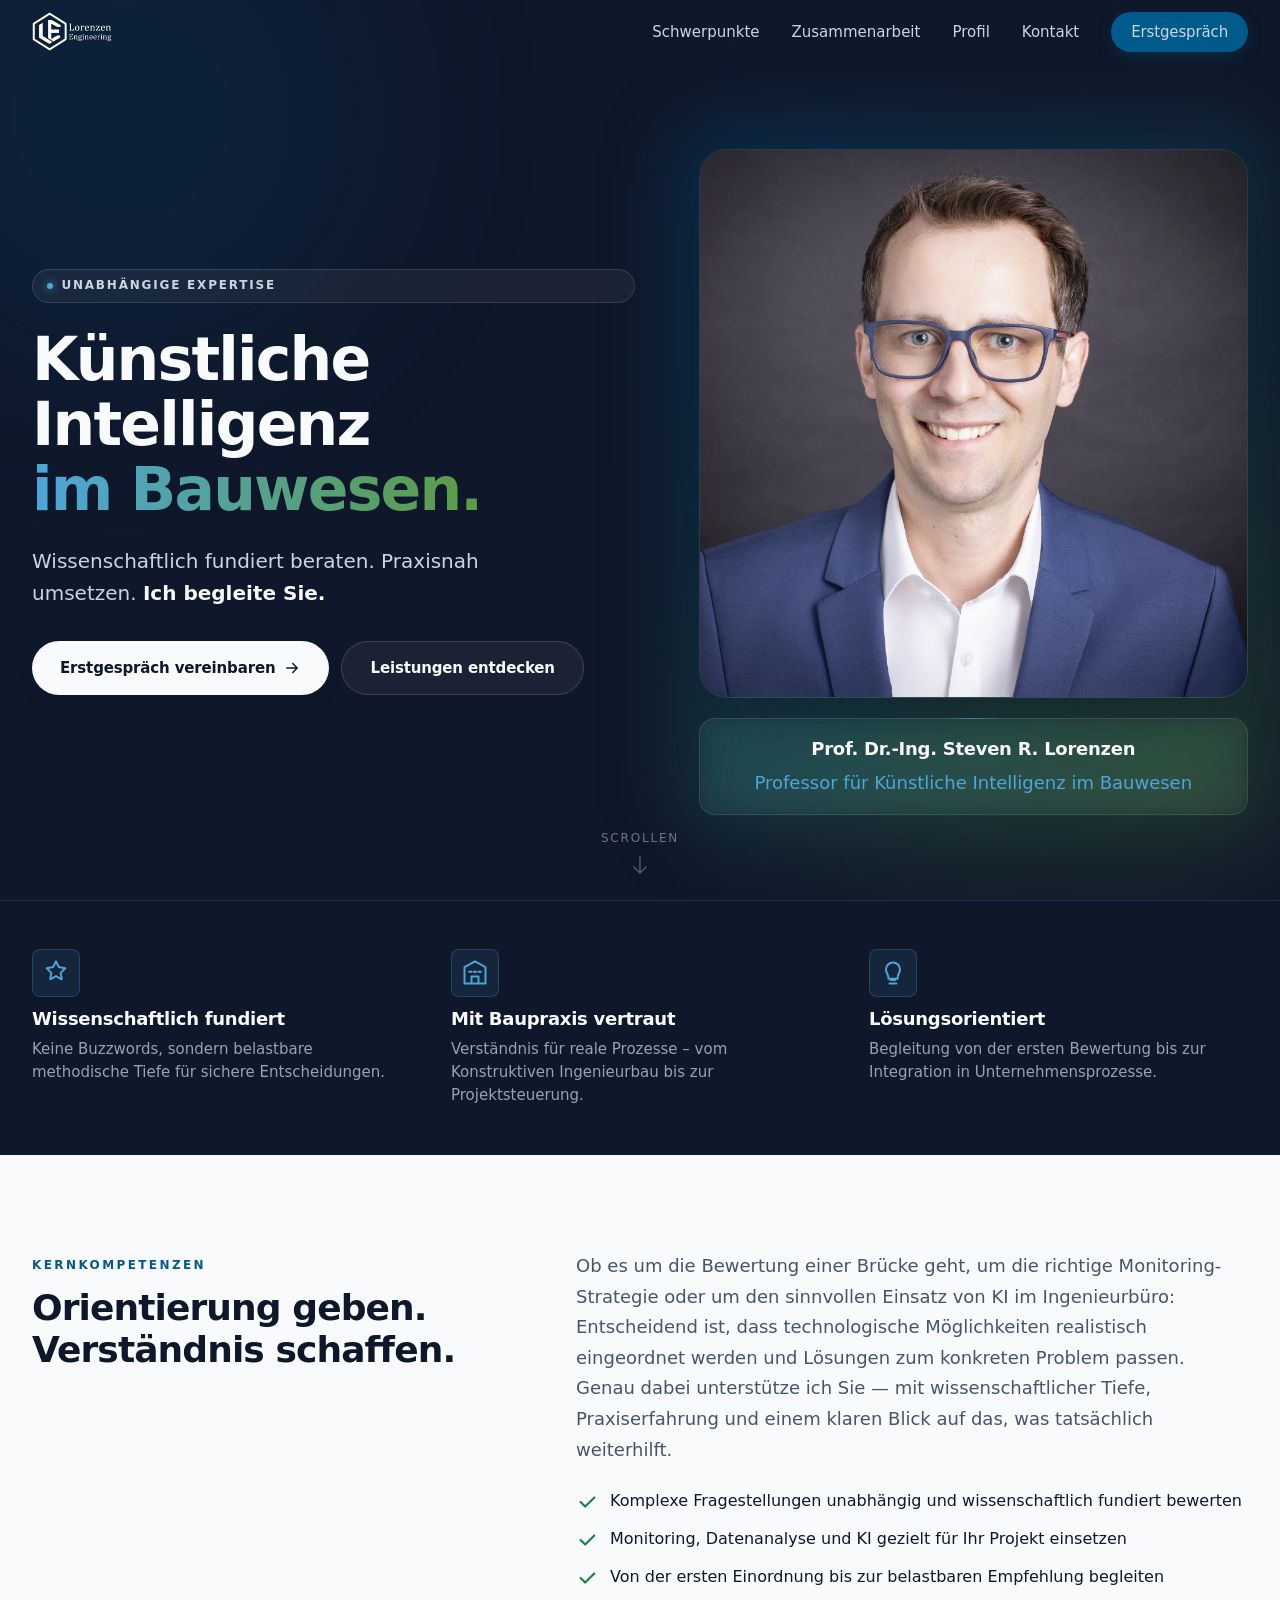
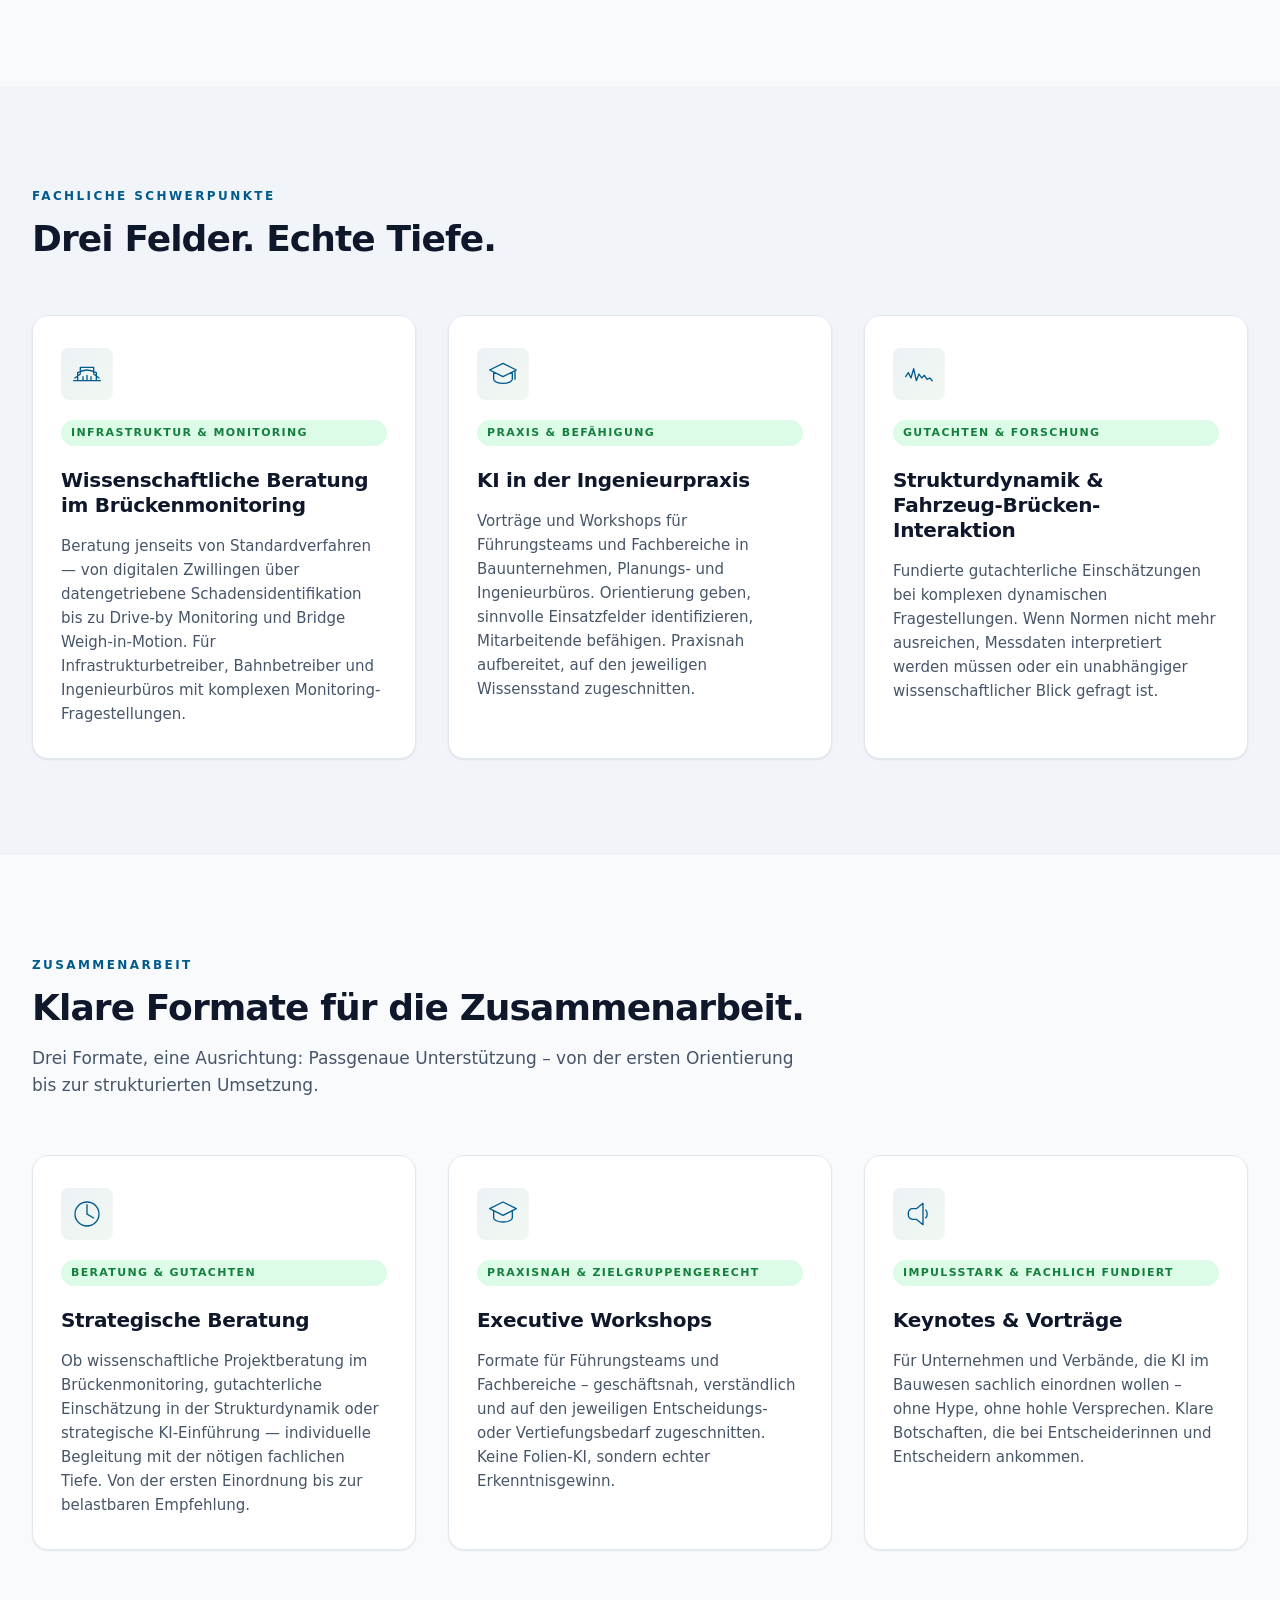
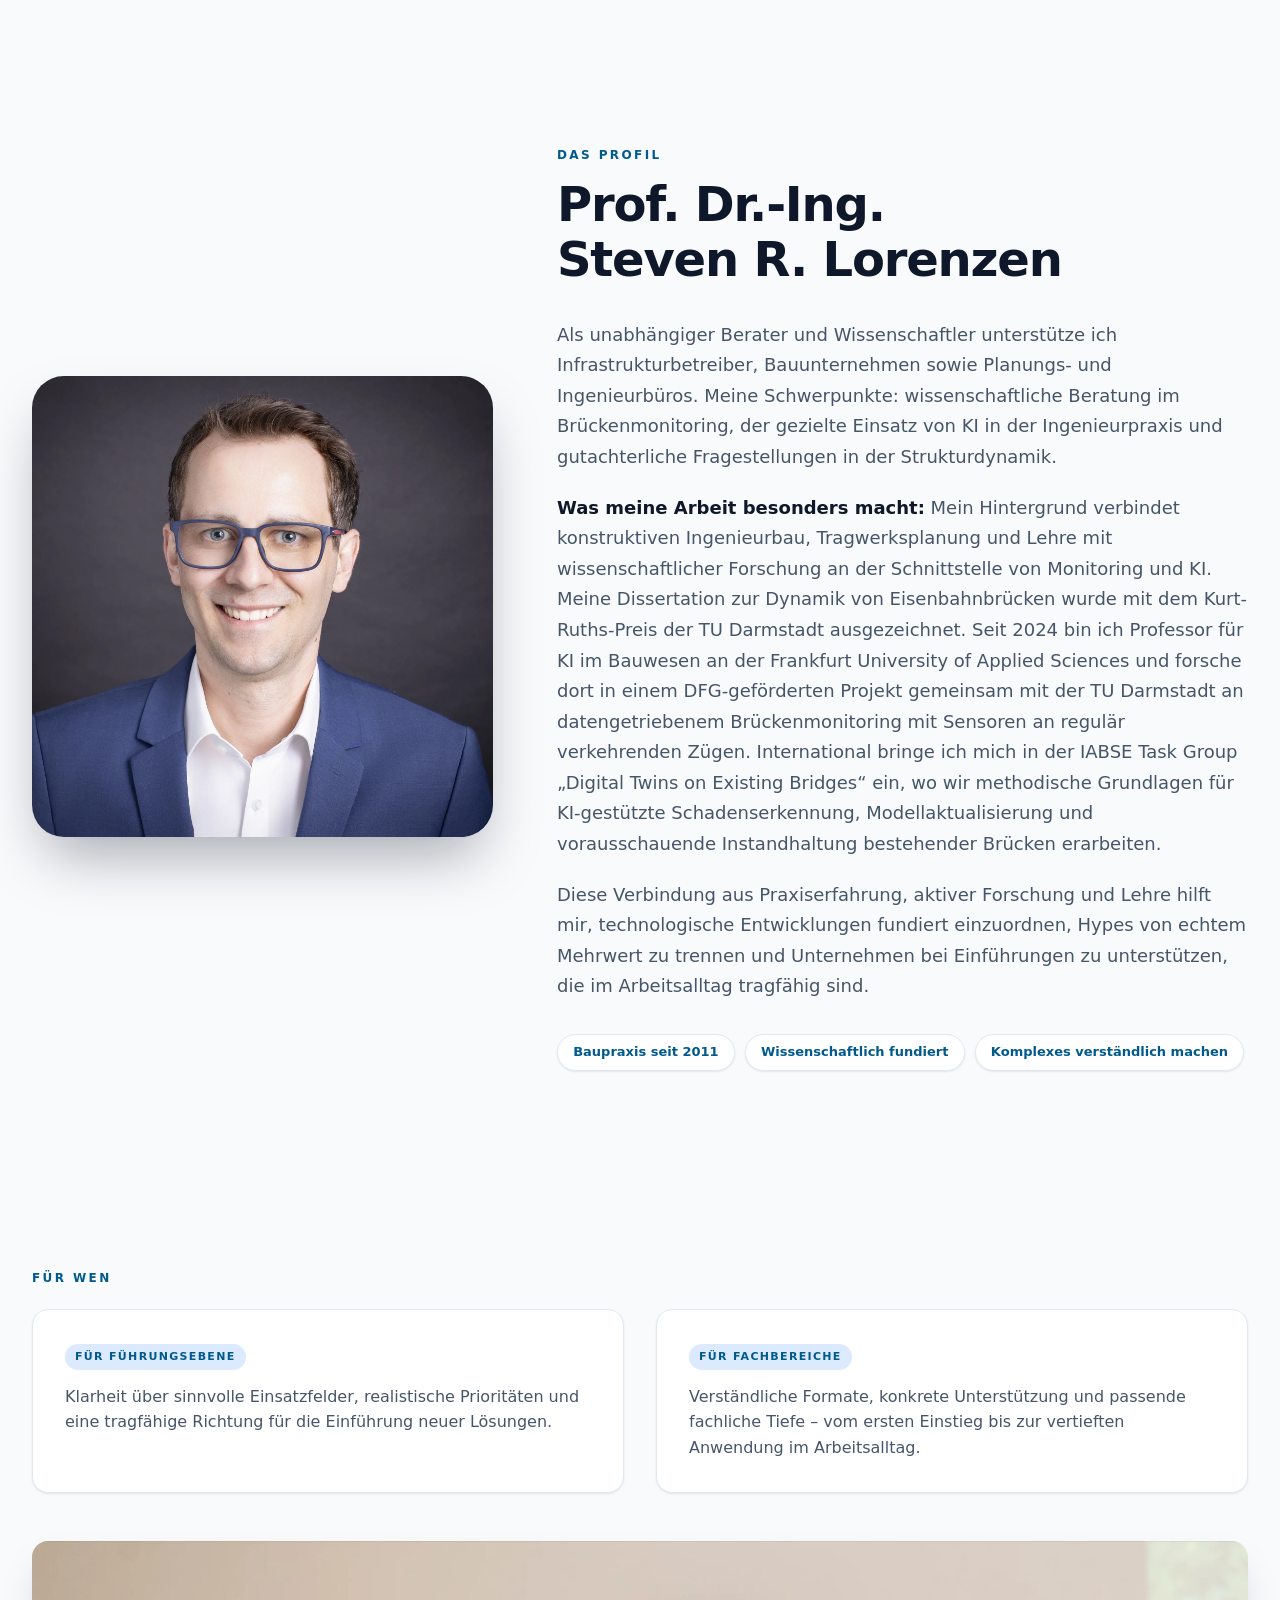
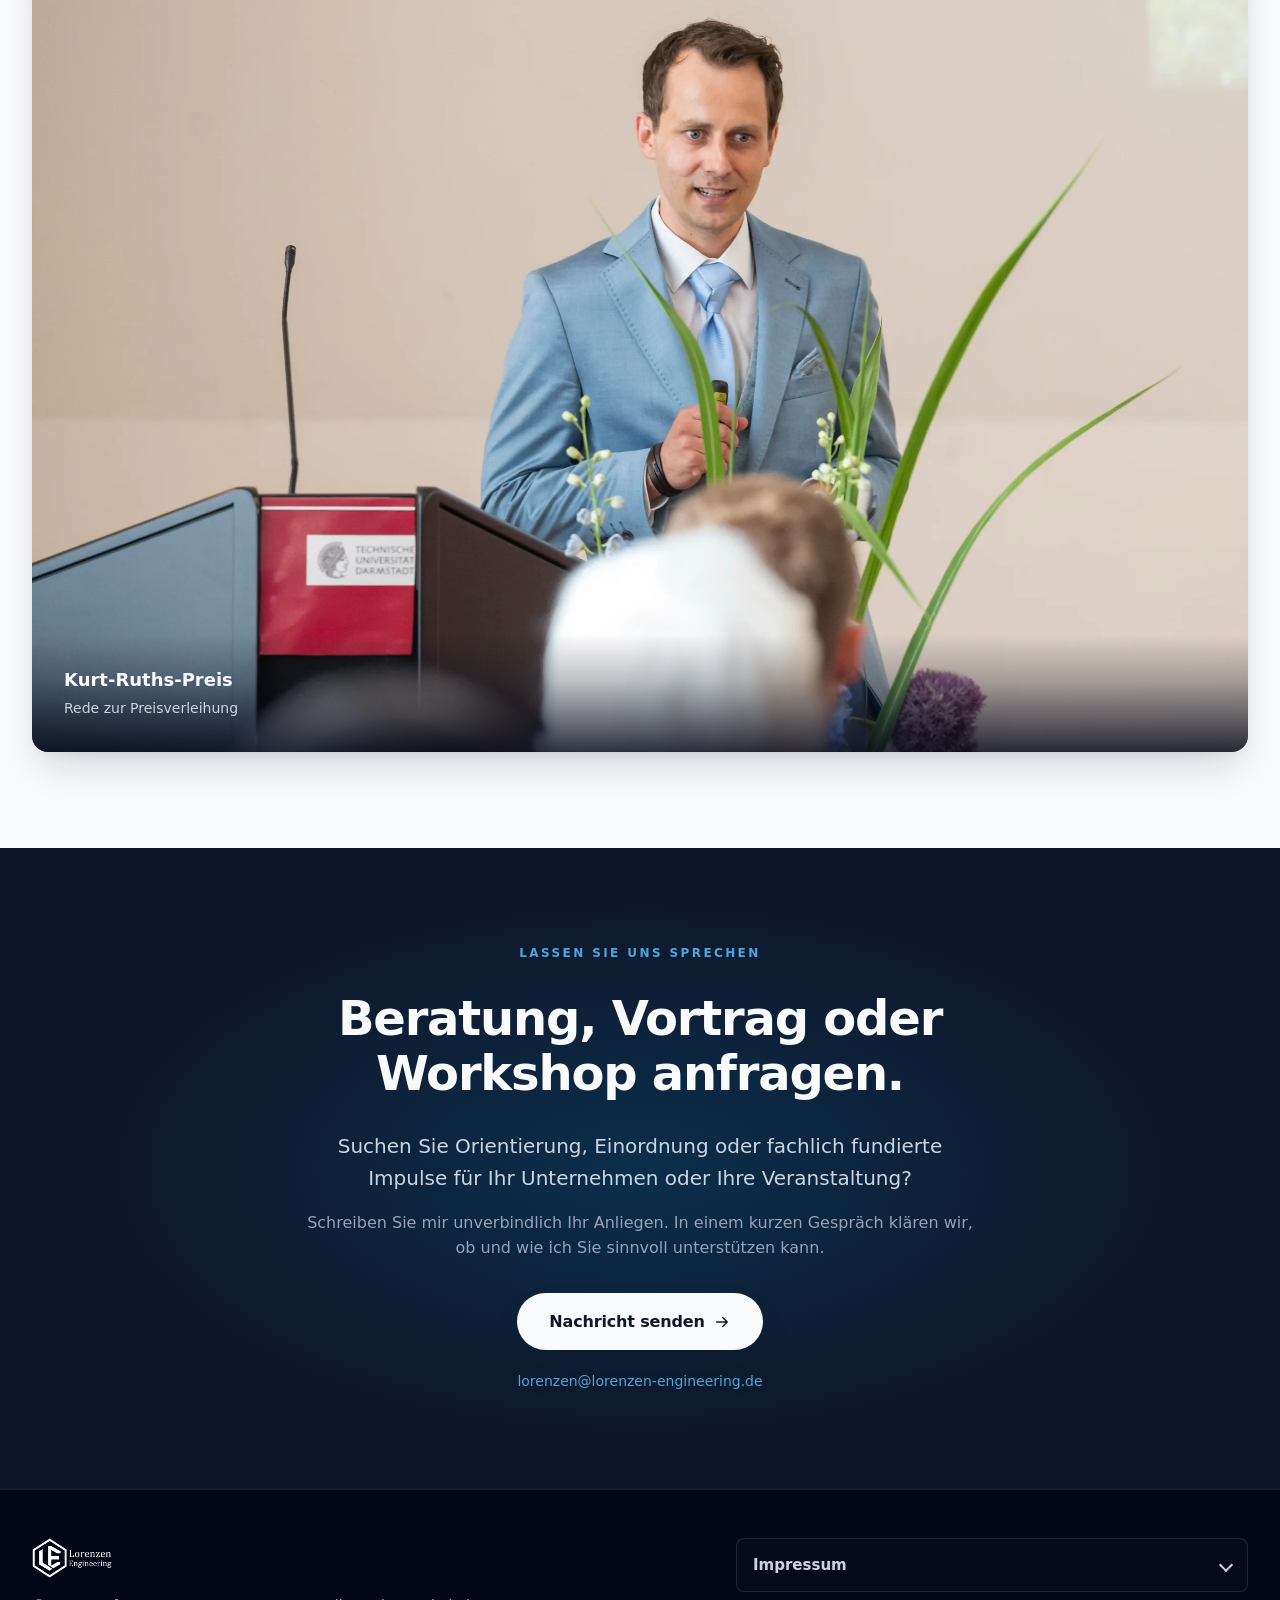
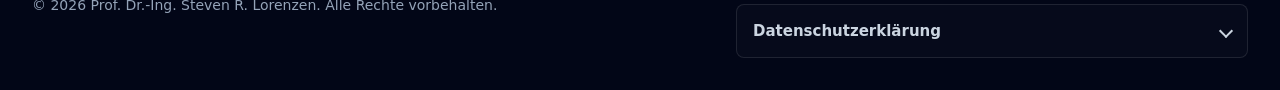
==== commit a8658b9c: "Fix: Portrait-Container füllen Bild sauber aus - Profil-Bild: feste aspect-ratio und min-height entf" ====
--- a/index.html
+++ b/index.html
@@ -159,11 +159,11 @@
                 <source srcset="/portrait.webp" type="image/webp" />
                 <img src="/portrait.jpg" alt="Prof. Dr.-Ing. Steven R. Lorenzen" width="1800" height="1800" fetchpriority="high" />
               </picture>
-              <div class="hero-portrait-caption">
-                <span class="caption-accent" aria-hidden="true"></span>
-                <p class="caption-name">Prof. Dr.-Ing. Steven R. Lorenzen</p>
-                <p class="caption-role">Professor für Künstliche Intelligenz im Bauwesen</p>
-              </div>
+            </div>
+            <div class="hero-portrait-caption">
+              <span class="caption-accent" aria-hidden="true"></span>
+              <p class="caption-name">Prof. Dr.-Ing. Steven R. Lorenzen</p>
+              <p class="caption-role">Professor für Künstliche Intelligenz im Bauwesen</p>
             </div>
           </div>
         </div>
--- a/styles.css
+++ b/styles.css
@@ -378,15 +378,12 @@
   border-radius: var(--radius-lg);
   overflow: hidden;
   box-shadow: var(--shadow-2xl);
-  ring: 1px solid rgba(255, 255, 255, 0.1);
   border: 1px solid rgba(255, 255, 255, 0.1);
 }
 .hero-portrait-frame img {
+  display: block;
   width: 100%;
   height: auto;
-  object-fit: cover;
-  object-position: top;
-  max-height: 75vh;
 }
 .hero-portrait-caption {
   position: relative;
@@ -603,16 +600,13 @@
   position: relative;
   border-radius: var(--radius-xl);
   overflow: hidden;
-  aspect-ratio: 1 / 1;
   box-shadow: var(--shadow-2xl);
   max-width: 28rem;
   margin: 0 auto;
   width: 100%;
 }
-@media (min-width: 1024px) {
-  .profile-image { max-width: none; aspect-ratio: auto; min-height: 32rem; }
-}
-.profile-image img { width: 100%; height: 100%; object-fit: cover; object-position: top; }
+@media (min-width: 1024px) { .profile-image { max-width: none; } }
+.profile-image img { display: block; width: 100%; height: auto; }
 .profile-text .section-headline {
   font-size: clamp(1.875rem, 4vw, 3rem);
   font-weight: 600;
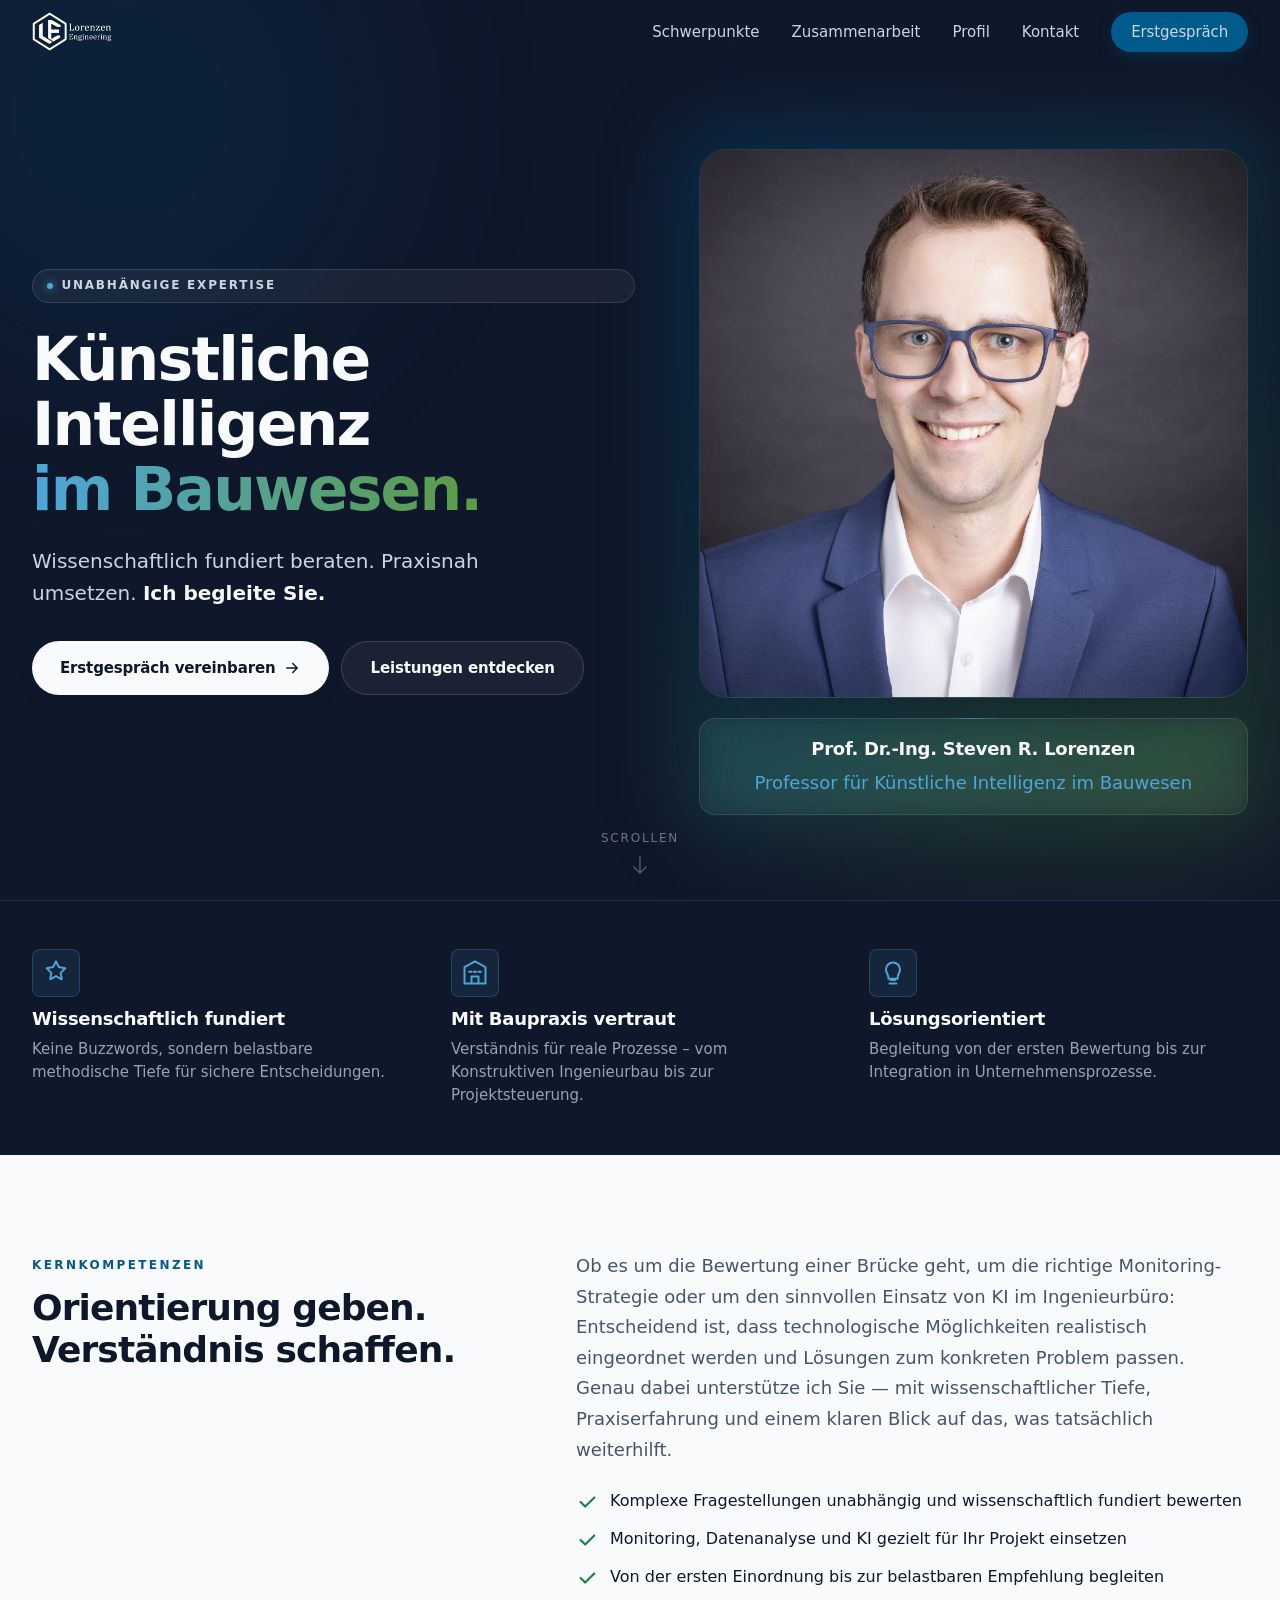
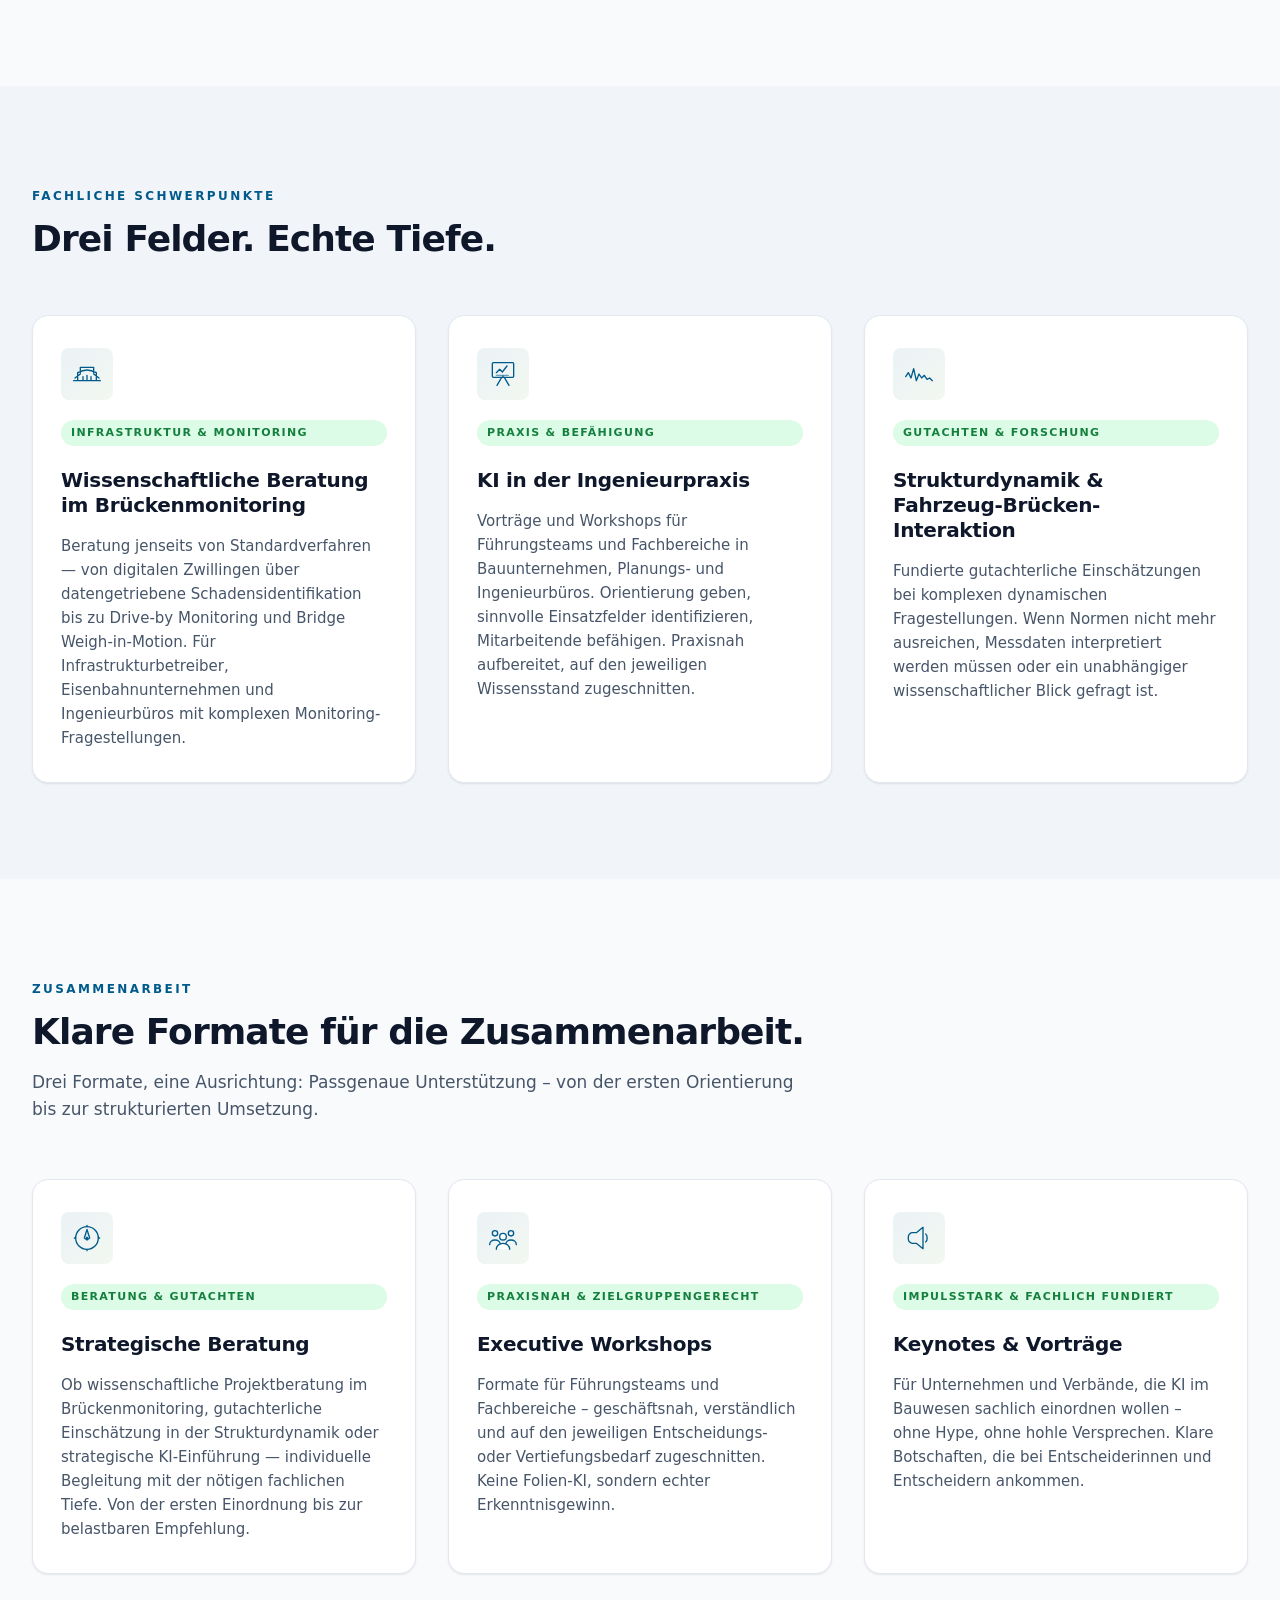
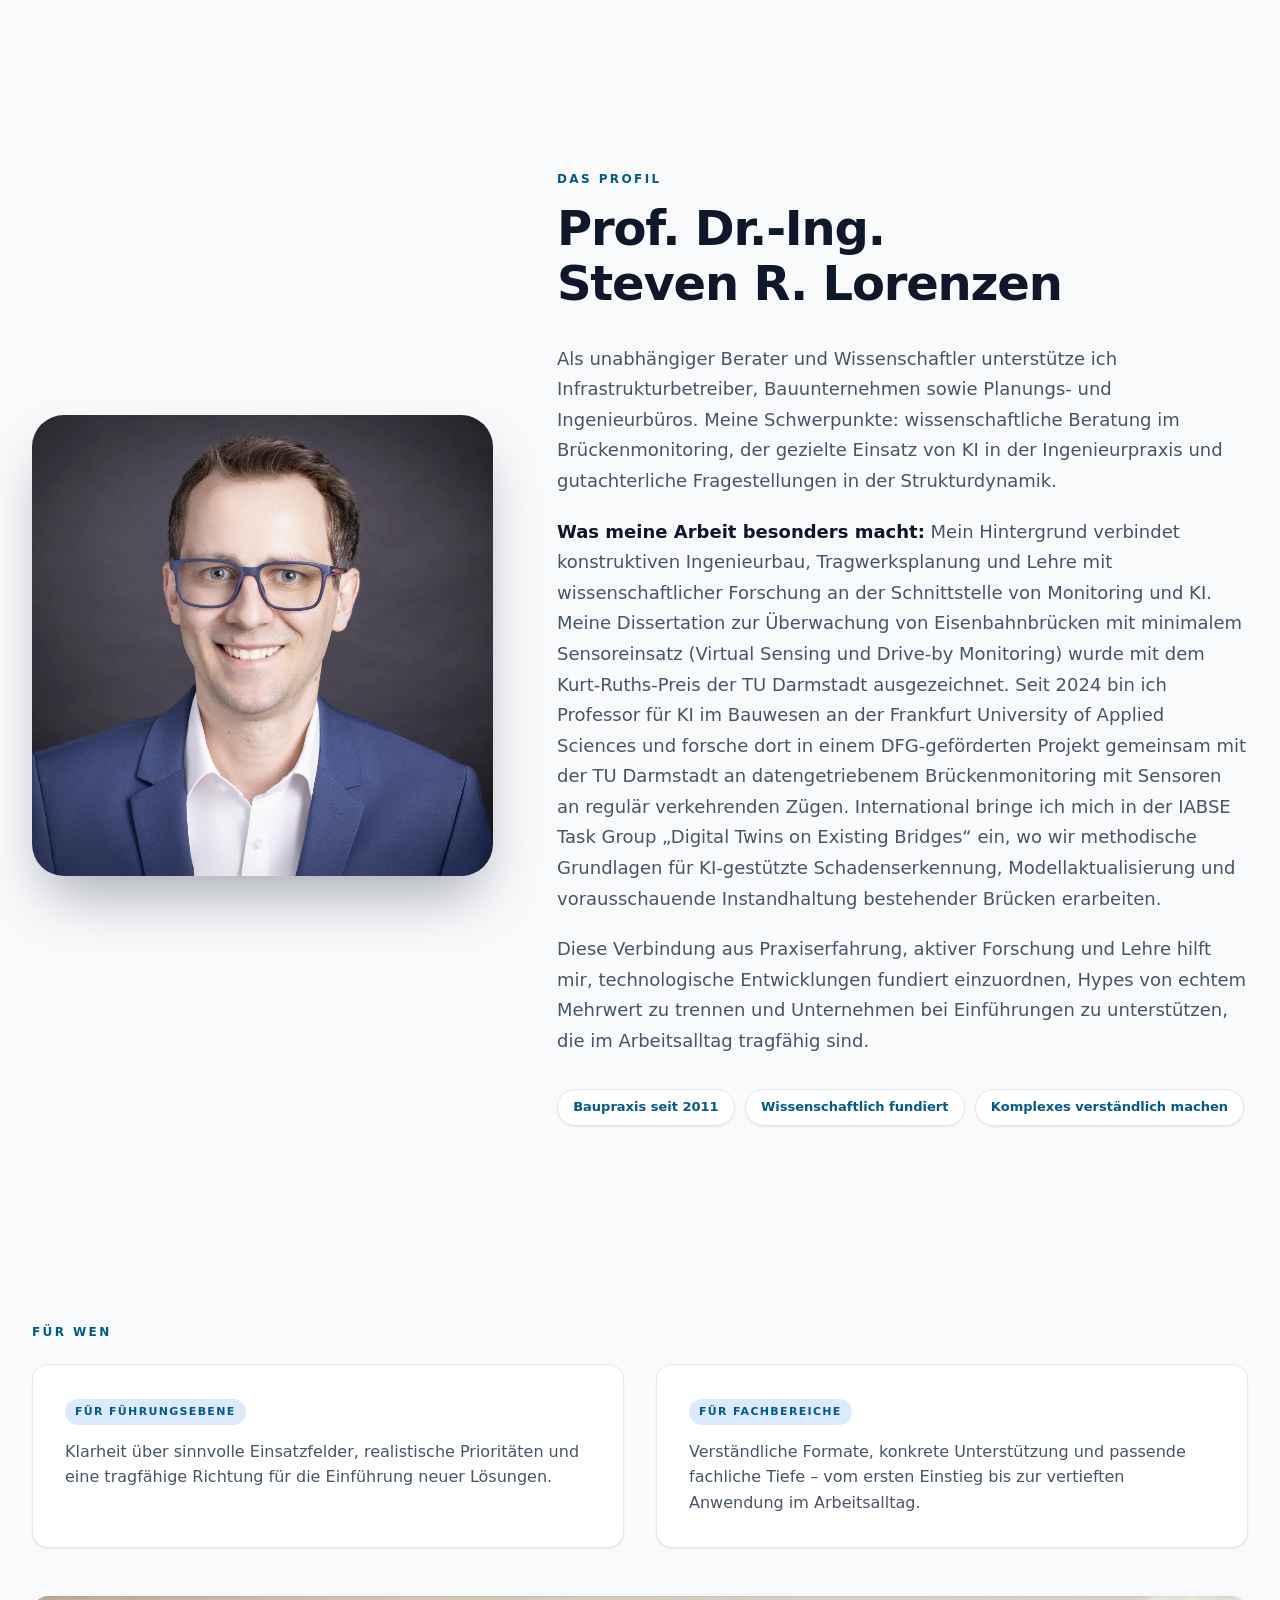
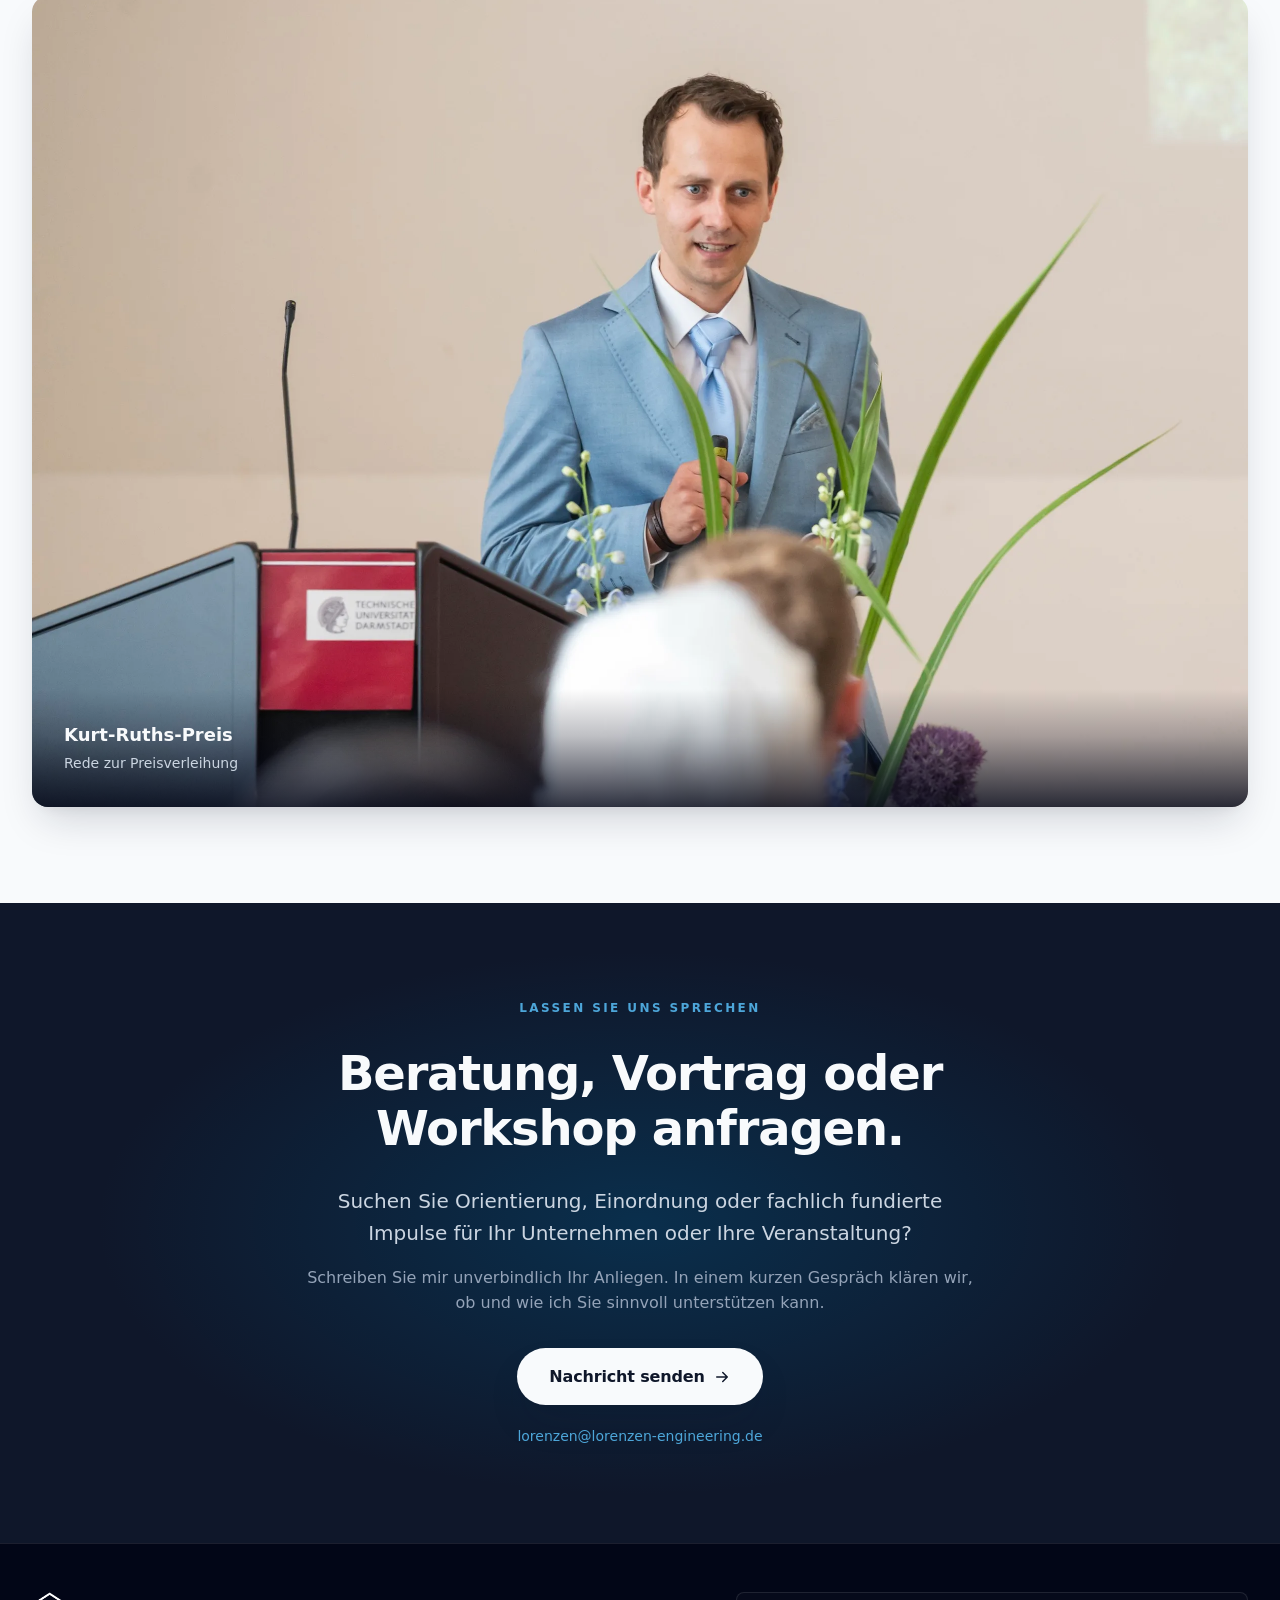
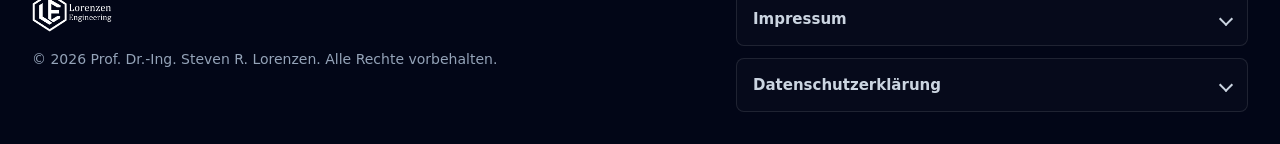
==== commit 71e71ae6: "Content: Eisenbahnunternehmen, neue Icons, Dissertations-Satz - Schwerpunkte Karte 1: "Bahnbetreiber" ====
--- a/index.html
+++ b/index.html
@@ -238,11 +238,11 @@
               </div>
               <span class="card-label green">Infrastruktur &amp; Monitoring</span>
               <h3 class="card-title">Wissenschaftliche Beratung im Brückenmonitoring</h3>
-              <p>Beratung jenseits von Standardverfahren — von digitalen Zwillingen über datengetriebene Schadensidentifikation bis zu Drive-by Monitoring und Bridge Weigh-in-Motion. Für Infrastrukturbetreiber, Bahnbetreiber und Ingenieurbüros mit komplexen Monitoring-Fragestellungen.</p>
-            </article>
-            <article class="card reveal">
-              <div class="card-icon" aria-hidden="true">
-                <svg viewBox="0 0 48 48" width="32" height="32" fill="none"><path d="M24 8L4 18l20 10 20-10-20-10zM10 22v10c0 3 6 6 14 6s14-3 14-6V22M42 20v12" stroke="currentColor" stroke-width="2" stroke-linecap="round" stroke-linejoin="round"/></svg>
+              <p>Beratung jenseits von Standardverfahren — von digitalen Zwillingen über datengetriebene Schadensidentifikation bis zu Drive-by Monitoring und Bridge Weigh-in-Motion. Für Infrastrukturbetreiber, Eisenbahnunternehmen und Ingenieurbüros mit komplexen Monitoring-Fragestellungen.</p>
+            </article>
+            <article class="card reveal">
+              <div class="card-icon" aria-hidden="true">
+                <svg viewBox="0 0 48 48" width="32" height="32" fill="none"><rect x="8" y="7" width="32" height="22" rx="1.5" stroke="currentColor" stroke-width="2"/><path d="M15 41l7-12M33 41l-7-12M24 29v-2" stroke="currentColor" stroke-width="2" stroke-linecap="round" stroke-linejoin="round"/><path d="M14 22l5-5 4 4 7-9" stroke="currentColor" stroke-width="2" stroke-linecap="round" stroke-linejoin="round"/><path d="M14 26h18" stroke="currentColor" stroke-width="2" stroke-linecap="round" opacity="0.55"/></svg>
               </div>
               <span class="card-label green">Praxis &amp; Befähigung</span>
               <h3 class="card-title">KI in der Ingenieurpraxis</h3>
@@ -270,7 +270,7 @@
           <div class="cards-grid">
             <article class="card reveal">
               <div class="card-icon" aria-hidden="true">
-                <svg viewBox="0 0 48 48" width="32" height="32" fill="none"><circle cx="24" cy="24" r="18" stroke="currentColor" stroke-width="2"/><path d="M24 10v14l10 6" stroke="currentColor" stroke-width="2" stroke-linecap="round"/></svg>
+                <svg viewBox="0 0 48 48" width="32" height="32" fill="none"><circle cx="24" cy="24" r="17" stroke="currentColor" stroke-width="2"/><path d="M24 11l4 13-4 3-4-3 4-13z" stroke="currentColor" stroke-width="2" stroke-linejoin="round" fill="currentColor" fill-opacity="0.08"/><circle cx="24" cy="24" r="1.8" fill="currentColor"/><path d="M24 5v2M24 41v2M5 24h2M41 24h2" stroke="currentColor" stroke-width="2" stroke-linecap="round"/></svg>
               </div>
               <span class="card-label green">Beratung &amp; Gutachten</span>
               <h3 class="card-title">Strategische Beratung</h3>
@@ -278,7 +278,7 @@
             </article>
             <article class="card reveal">
               <div class="card-icon" aria-hidden="true">
-                <svg viewBox="0 0 48 48" width="32" height="32" fill="none"><path d="M24 6L4 16l20 10 20-10L24 6zM10 20v10c0 3 6 6 14 6s14-3 14-6V20" stroke="currentColor" stroke-width="2" stroke-linecap="round" stroke-linejoin="round"/></svg>
+                <svg viewBox="0 0 48 48" width="32" height="32" fill="none"><circle cx="12" cy="17" r="4" stroke="currentColor" stroke-width="2"/><path d="M4 34c0-4 3.5-7 8-7s8 3 8 7" stroke="currentColor" stroke-width="2" stroke-linecap="round"/><circle cx="36" cy="17" r="4" stroke="currentColor" stroke-width="2"/><path d="M28 34c0-4 3.5-7 8-7s8 3 8 7" stroke="currentColor" stroke-width="2" stroke-linecap="round"/><circle cx="24" cy="22" r="5" stroke="currentColor" stroke-width="2" fill="#fff"/><path d="M14 41c0-5 4.5-9 10-9s10 4 10 9" stroke="currentColor" stroke-width="2" stroke-linecap="round" fill="#fff"/></svg>
               </div>
               <span class="card-label green">Praxisnah &amp; Zielgruppengerecht</span>
               <h3 class="card-title">Executive Workshops</h3>
@@ -309,7 +309,7 @@
             <h2 class="section-headline">Prof. Dr.-Ing.<br />Steven R. Lorenzen</h2>
             <div class="profile-body">
               <p>Als unabhängiger Berater und Wissenschaftler unterstütze ich Infrastrukturbetreiber, Bauunternehmen sowie Planungs- und Ingenieurbüros. Meine Schwerpunkte: wissenschaftliche Beratung im Brückenmonitoring, der gezielte Einsatz von KI in der Ingenieurpraxis und gutachterliche Fragestellungen in der Strukturdynamik.</p>
-              <p><strong>Was meine Arbeit besonders macht:</strong> Mein Hintergrund verbindet konstruktiven Ingenieurbau, Tragwerksplanung und Lehre mit wissenschaftlicher Forschung an der Schnittstelle von Monitoring und KI. Meine Dissertation zur Dynamik von Eisenbahnbrücken wurde mit dem Kurt-Ruths-Preis der TU Darmstadt ausgezeichnet. Seit 2024 bin ich Professor für KI im Bauwesen an der Frankfurt University of Applied Sciences und forsche dort in einem DFG-geförderten Projekt gemeinsam mit der TU Darmstadt an datengetriebenem Brückenmonitoring mit Sensoren an regulär verkehrenden Zügen. International bringe ich mich in der IABSE Task Group „Digital Twins on Existing Bridges“ ein, wo wir methodische Grundlagen für KI-gestützte Schadenserkennung, Modellaktualisierung und vorausschauende Instandhaltung bestehender Brücken erarbeiten.</p>
+              <p><strong>Was meine Arbeit besonders macht:</strong> Mein Hintergrund verbindet konstruktiven Ingenieurbau, Tragwerksplanung und Lehre mit wissenschaftlicher Forschung an der Schnittstelle von Monitoring und KI. Meine Dissertation zur Überwachung von Eisenbahnbrücken mit minimalem Sensoreinsatz (Virtual Sensing und Drive-by Monitoring) wurde mit dem Kurt-Ruths-Preis der TU Darmstadt ausgezeichnet. Seit 2024 bin ich Professor für KI im Bauwesen an der Frankfurt University of Applied Sciences und forsche dort in einem DFG-geförderten Projekt gemeinsam mit der TU Darmstadt an datengetriebenem Brückenmonitoring mit Sensoren an regulär verkehrenden Zügen. International bringe ich mich in der IABSE Task Group „Digital Twins on Existing Bridges“ ein, wo wir methodische Grundlagen für KI-gestützte Schadenserkennung, Modellaktualisierung und vorausschauende Instandhaltung bestehender Brücken erarbeiten.</p>
               <p>Diese Verbindung aus Praxiserfahrung, aktiver Forschung und Lehre hilft mir, technologische Entwicklungen fundiert einzuordnen, Hypes von echtem Mehrwert zu trennen und Unternehmen bei Einführungen zu unterstützen, die im Arbeitsalltag tragfähig sind.</p>
             </div>
             <div class="profile-badges">
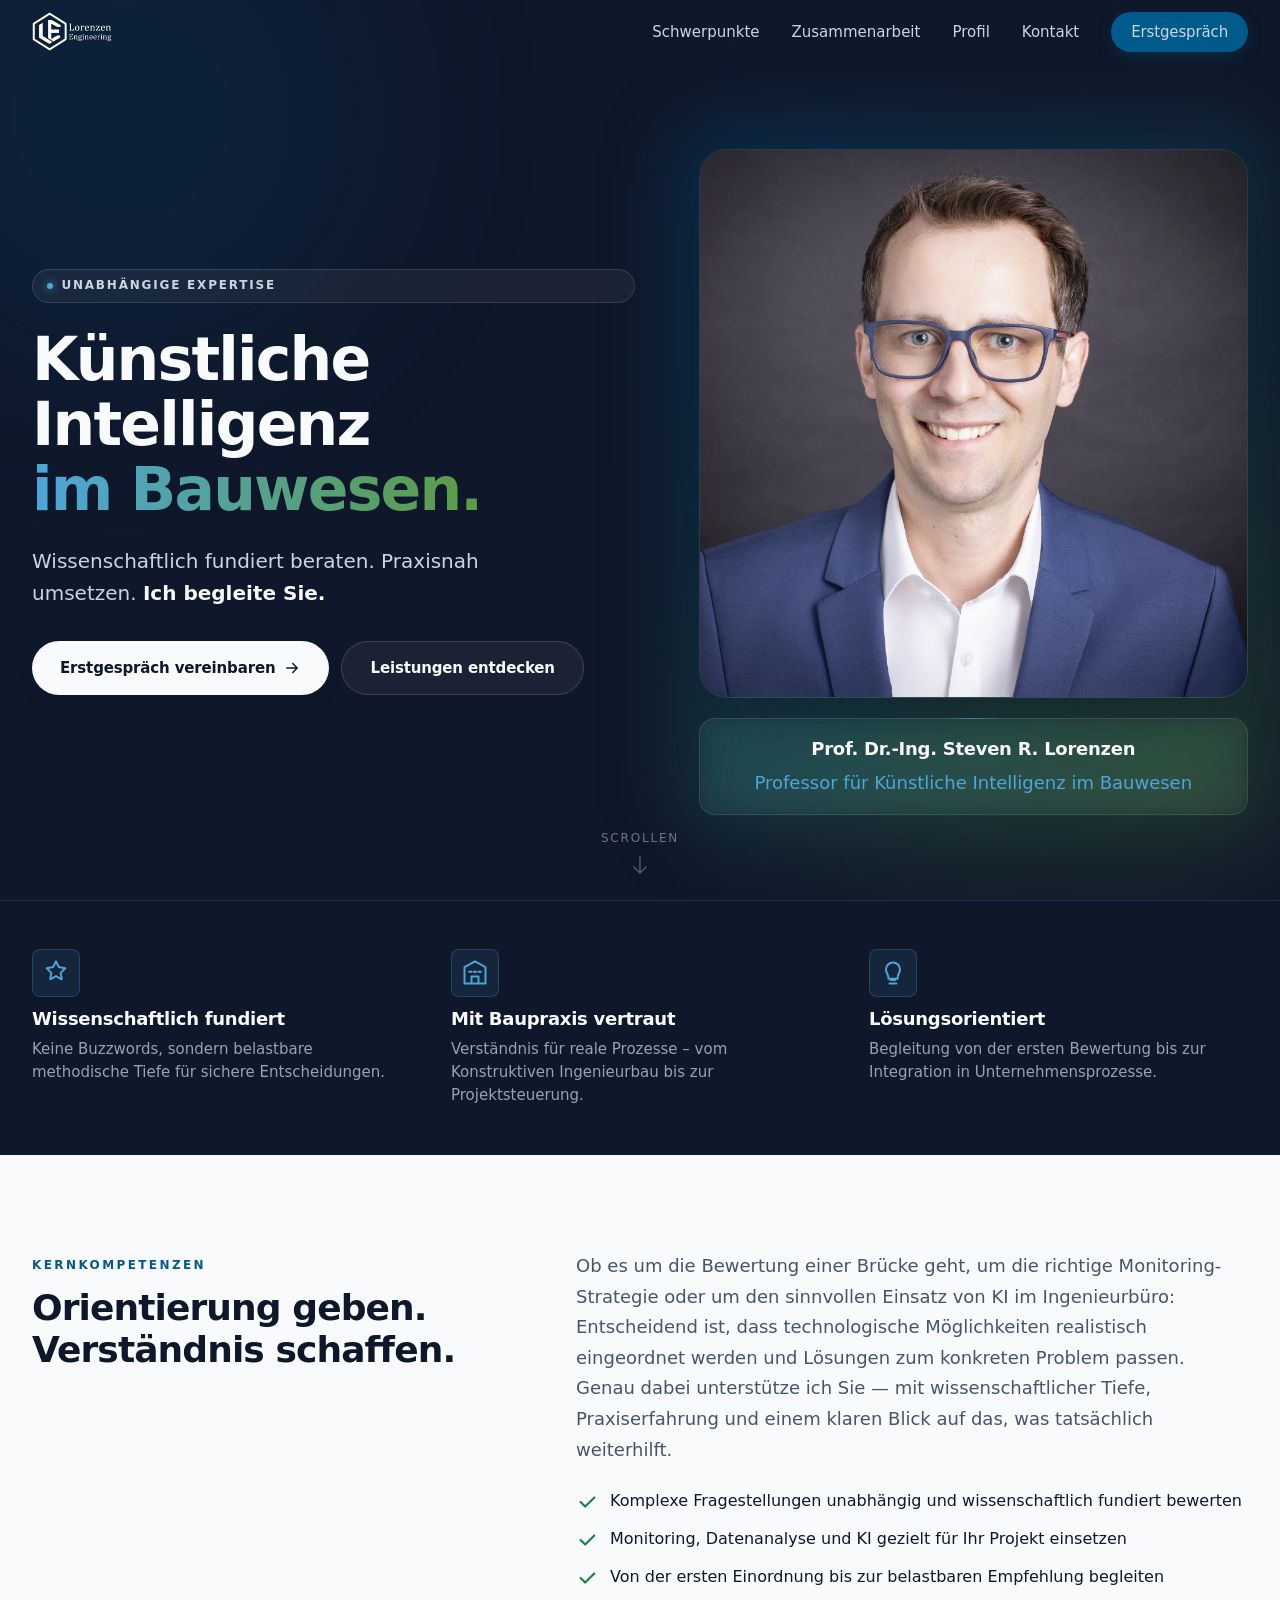
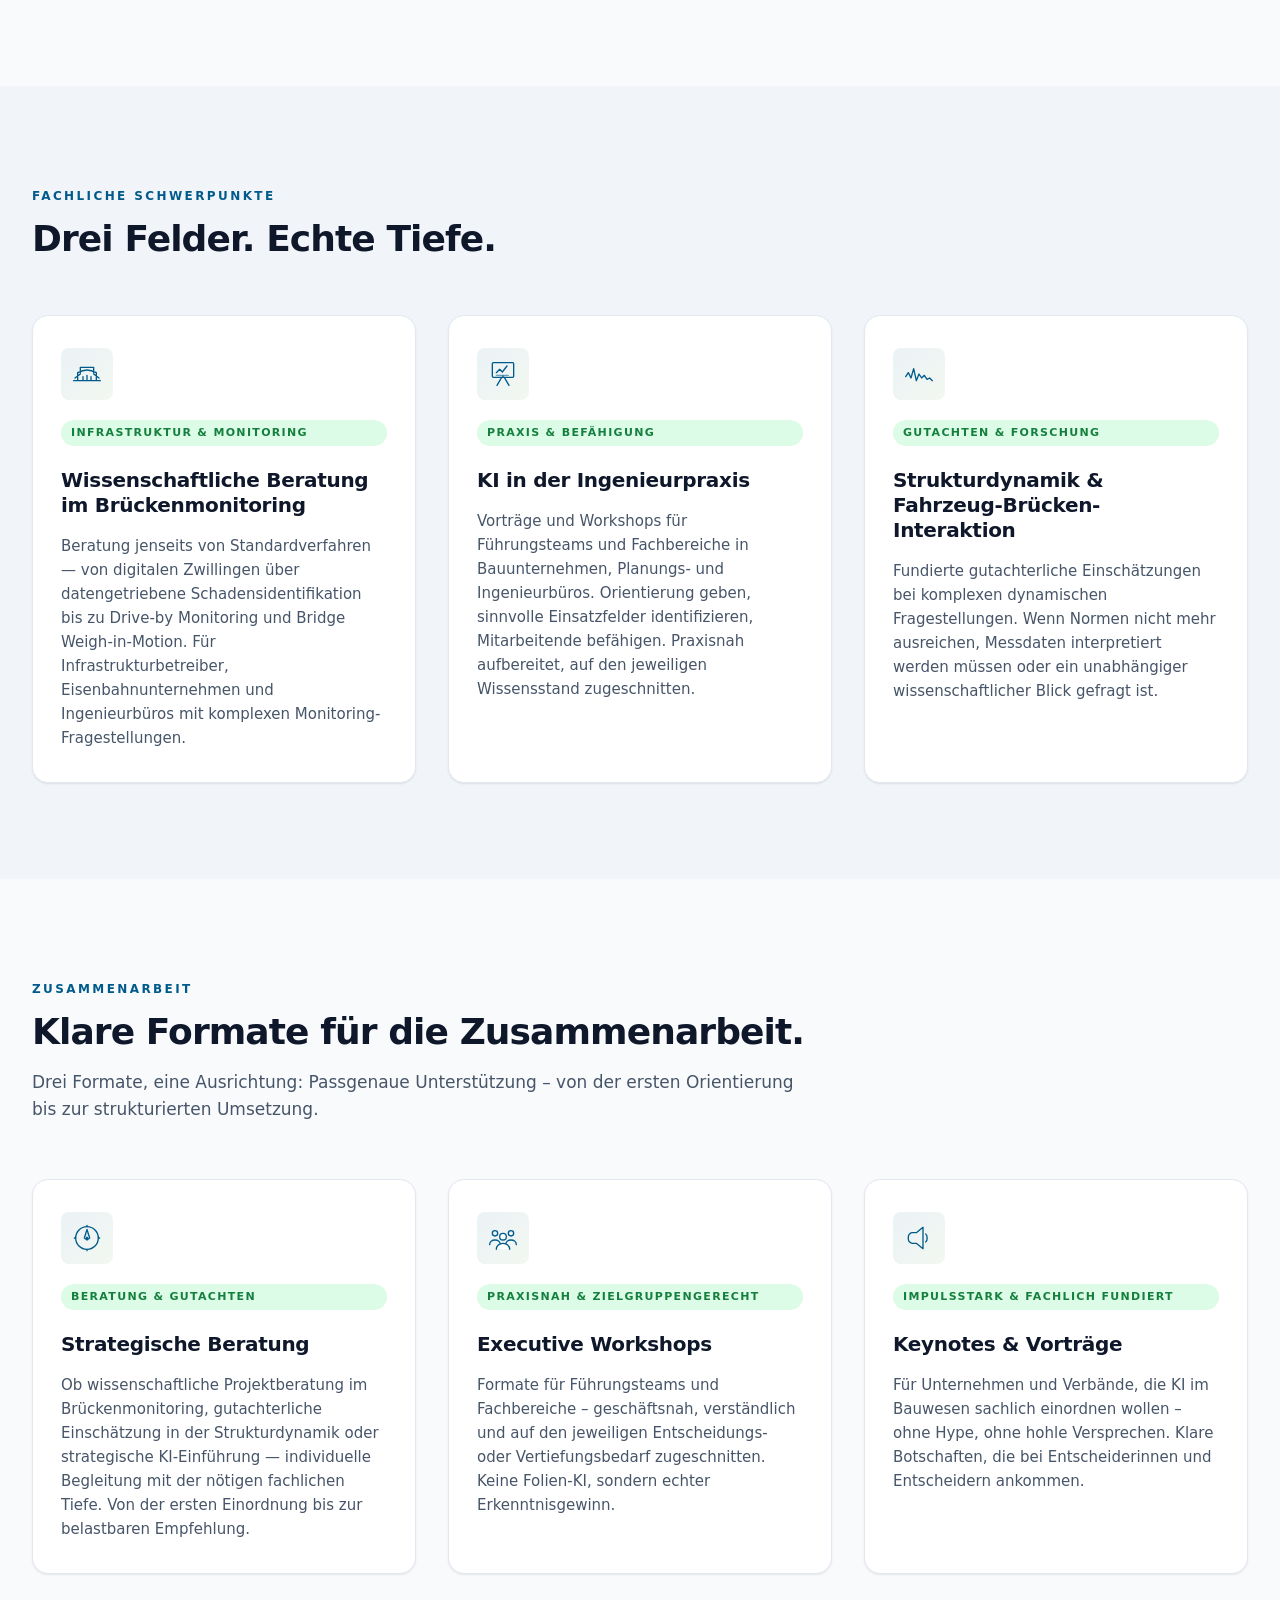
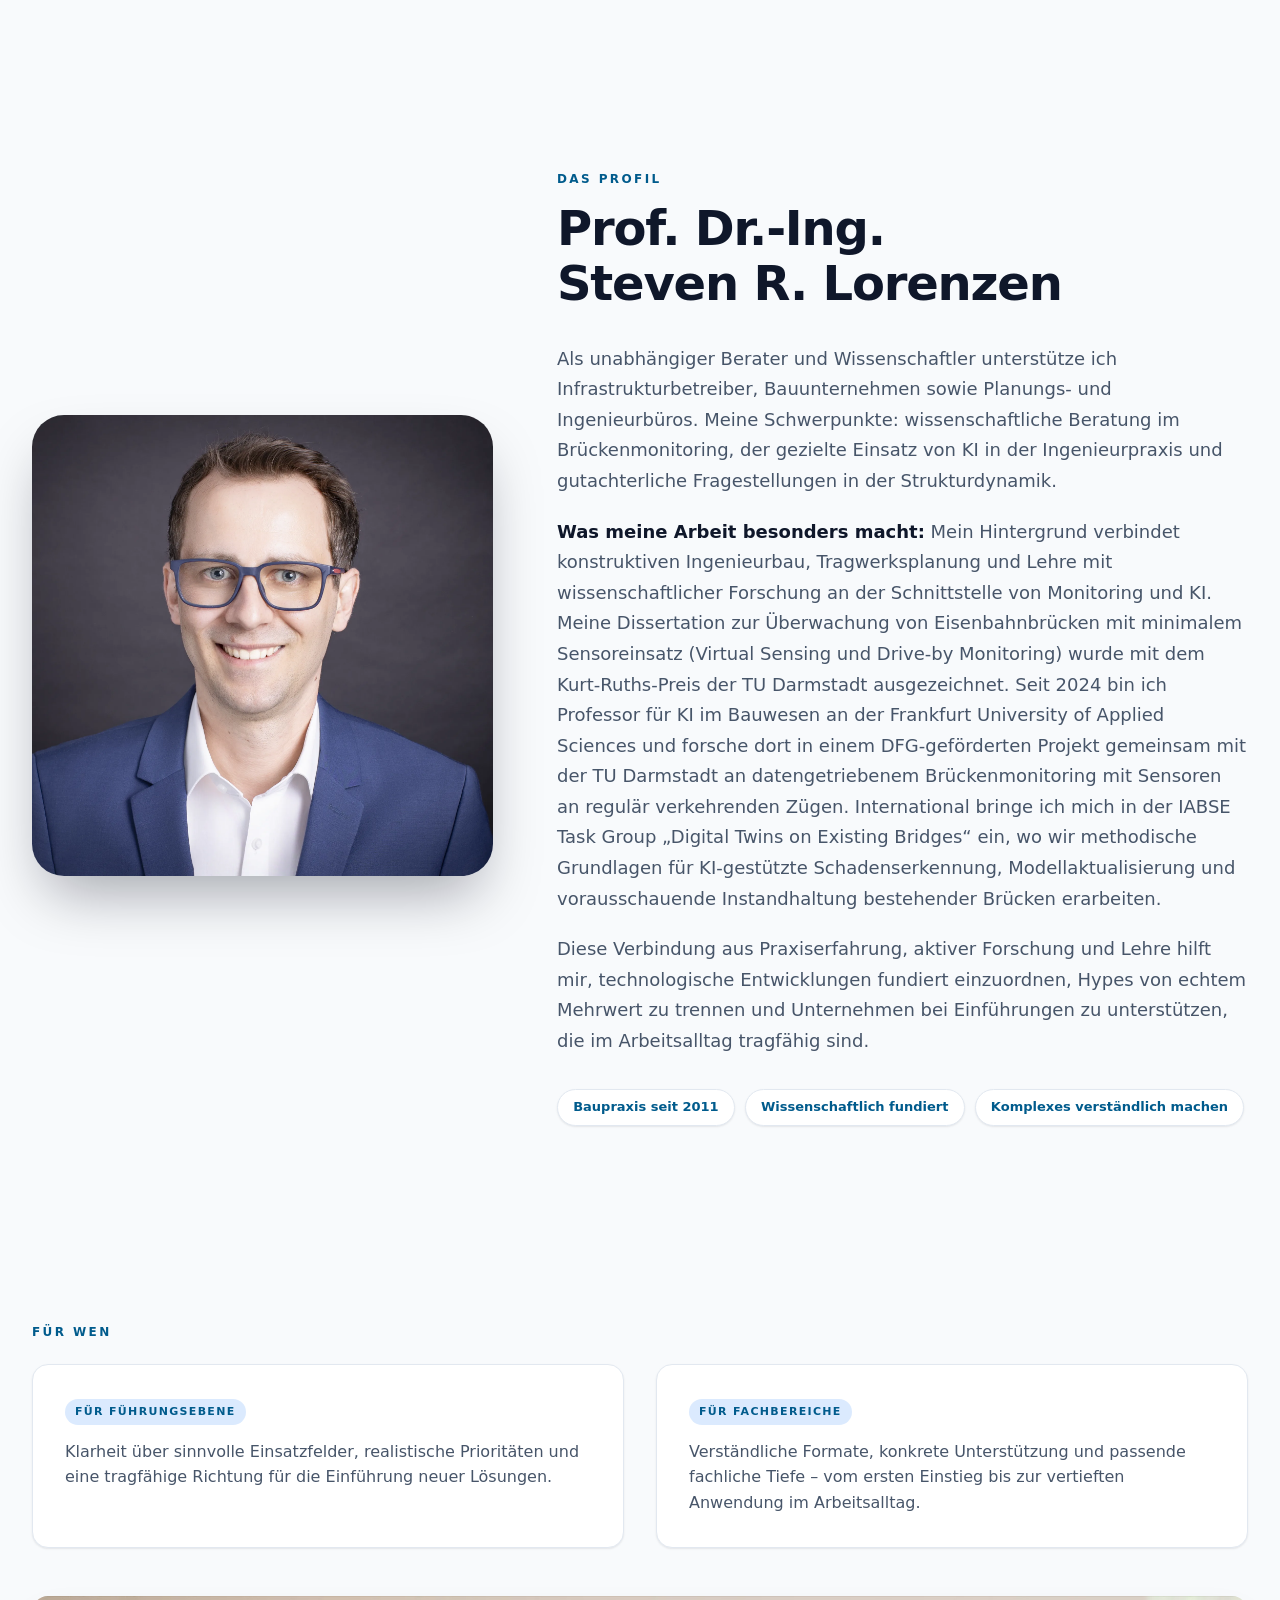
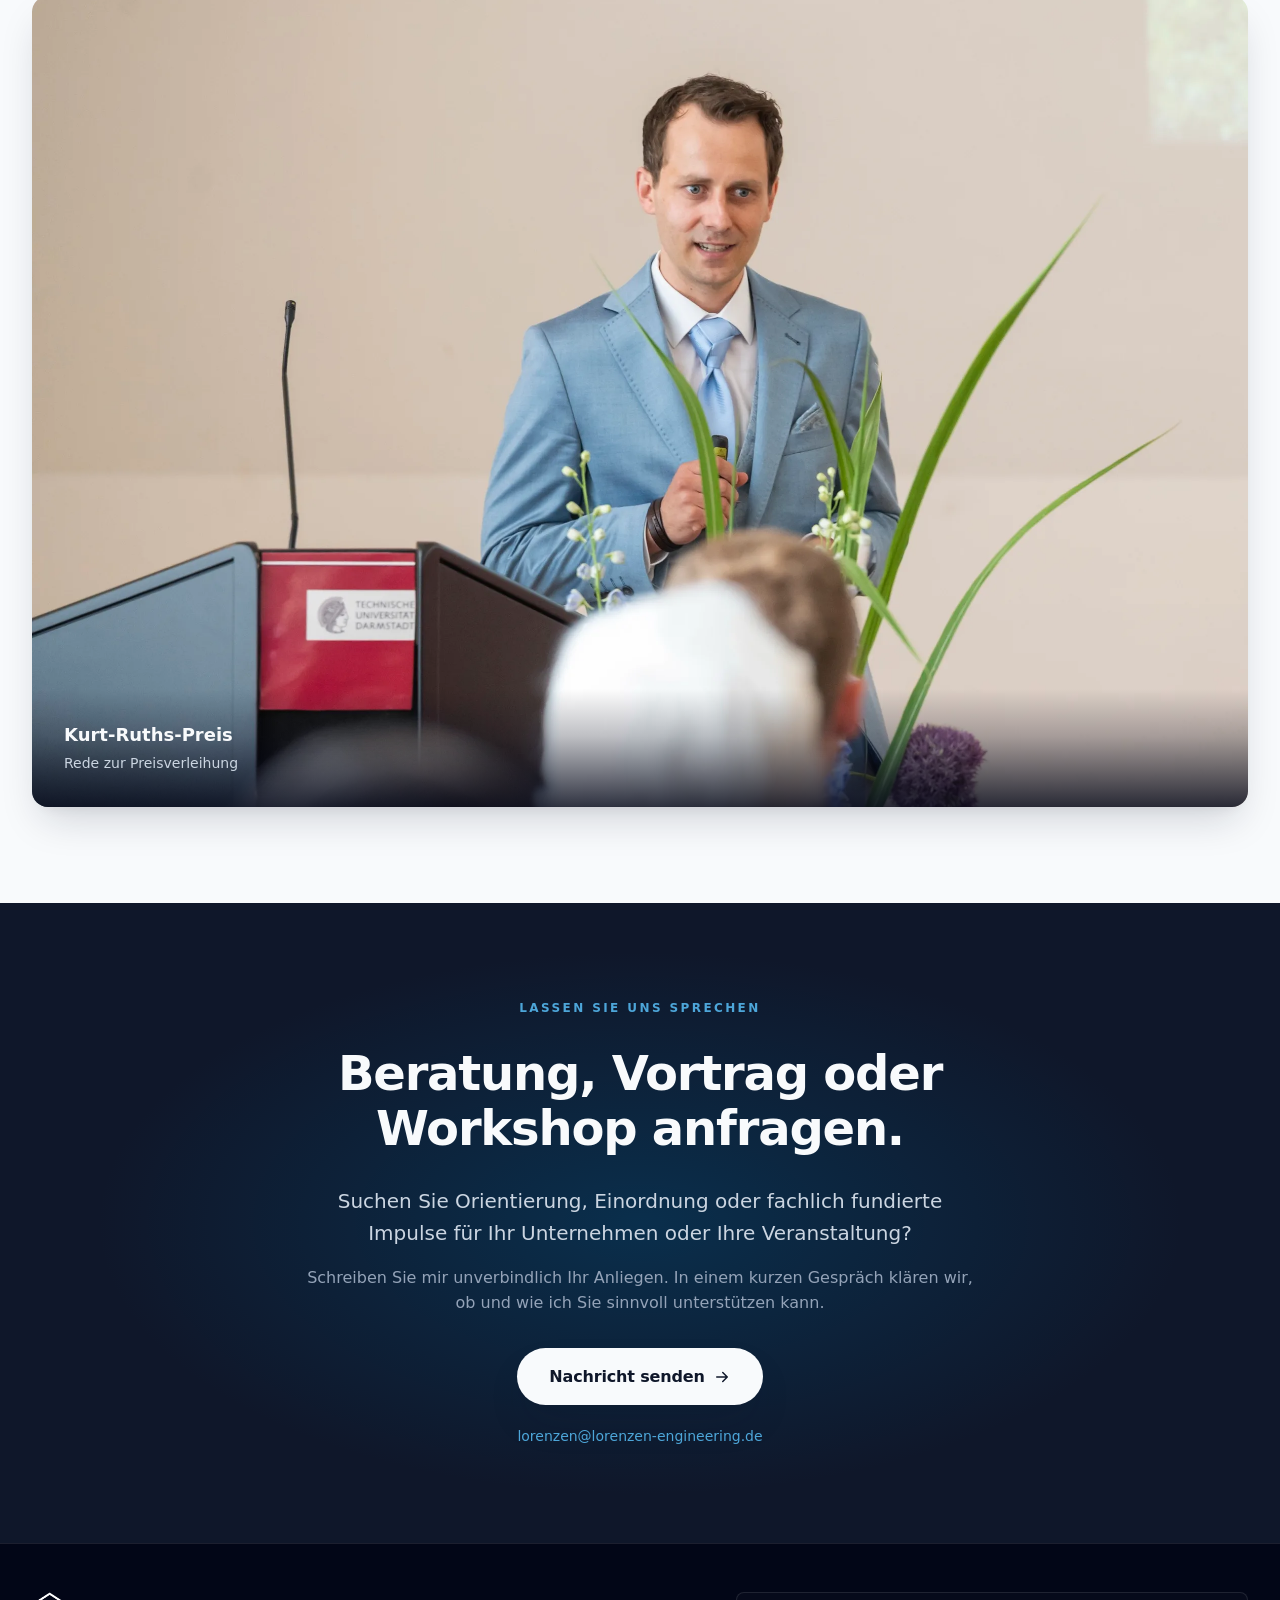
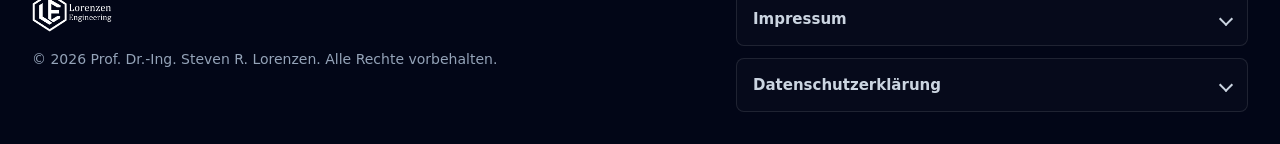
==== commit ac195784: "Profil: vier externe Links, dezenter Stil - Links hinzugefügt: Dissertation (tuprints), Kurt-Ruths-P" ====
--- a/index.html
+++ b/index.html
@@ -309,7 +309,7 @@
             <h2 class="section-headline">Prof. Dr.-Ing.<br />Steven R. Lorenzen</h2>
             <div class="profile-body">
               <p>Als unabhängiger Berater und Wissenschaftler unterstütze ich Infrastrukturbetreiber, Bauunternehmen sowie Planungs- und Ingenieurbüros. Meine Schwerpunkte: wissenschaftliche Beratung im Brückenmonitoring, der gezielte Einsatz von KI in der Ingenieurpraxis und gutachterliche Fragestellungen in der Strukturdynamik.</p>
-              <p><strong>Was meine Arbeit besonders macht:</strong> Mein Hintergrund verbindet konstruktiven Ingenieurbau, Tragwerksplanung und Lehre mit wissenschaftlicher Forschung an der Schnittstelle von Monitoring und KI. Meine Dissertation zur Überwachung von Eisenbahnbrücken mit minimalem Sensoreinsatz (Virtual Sensing und Drive-by Monitoring) wurde mit dem Kurt-Ruths-Preis der TU Darmstadt ausgezeichnet. Seit 2024 bin ich Professor für KI im Bauwesen an der Frankfurt University of Applied Sciences und forsche dort in einem DFG-geförderten Projekt gemeinsam mit der TU Darmstadt an datengetriebenem Brückenmonitoring mit Sensoren an regulär verkehrenden Zügen. International bringe ich mich in der IABSE Task Group „Digital Twins on Existing Bridges“ ein, wo wir methodische Grundlagen für KI-gestützte Schadenserkennung, Modellaktualisierung und vorausschauende Instandhaltung bestehender Brücken erarbeiten.</p>
+              <p><strong>Was meine Arbeit besonders macht:</strong> Mein Hintergrund verbindet konstruktiven Ingenieurbau, Tragwerksplanung und Lehre mit wissenschaftlicher Forschung an der Schnittstelle von Monitoring und KI. Meine <a href="https://tuprints.ulb.tu-darmstadt.de/26426/" target="_blank" rel="noopener">Dissertation</a> zur Überwachung von Eisenbahnbrücken mit minimalem Sensoreinsatz (Virtual Sensing und Drive-by Monitoring) wurde mit dem <a href="https://www.ismd.tu-darmstadt.de/news_ismd_details_308096.de.jsp" target="_blank" rel="noopener">Kurt-Ruths-Preis</a> der TU Darmstadt ausgezeichnet. Seit 2024 bin ich Professor für KI im Bauwesen an der <a href="https://www.frankfurt-university.de/de/hochschule/fachbereich-1/kontakte-fb-1/kontakte-professor-innen/bauingenieurwesen/steven-robert-lorenzen/" target="_blank" rel="noopener">Frankfurt University of Applied Sciences</a> und forsche dort in einem DFG-geförderten Projekt gemeinsam mit der TU Darmstadt an datengetriebenem Brückenmonitoring mit Sensoren an regulär verkehrenden Zügen. International bringe ich mich in der <a href="https://www.iabse.org/TG5.7/" target="_blank" rel="noopener">IABSE Task Group „Digital Twins on Existing Bridges“</a> ein, wo wir methodische Grundlagen für KI-gestützte Schadenserkennung, Modellaktualisierung und vorausschauende Instandhaltung bestehender Brücken erarbeiten.</p>
               <p>Diese Verbindung aus Praxiserfahrung, aktiver Forschung und Lehre hilft mir, technologische Entwicklungen fundiert einzuordnen, Hypes von echtem Mehrwert zu trennen und Unternehmen bei Einführungen zu unterstützen, die im Arbeitsalltag tragfähig sind.</p>
             </div>
             <div class="profile-badges">
--- a/styles.css
+++ b/styles.css
@@ -620,6 +620,17 @@
 }
 @media (min-width: 768px) { .profile-body p { font-size: 1.125rem; } }
 .profile-body strong { color: var(--text-dark); font-weight: 600; }
+.profile-body a {
+  color: inherit;
+  font-weight: 500;
+  text-decoration: none;
+  border-bottom: 1px solid transparent;
+  transition: border-color 0.2s, color 0.2s;
+}
+.profile-body a:hover {
+  color: var(--primary);
+  border-bottom-color: var(--primary);
+}
 .profile-badges { display: flex; flex-wrap: wrap; gap: 0.625rem; }
 .profile-badge {
   display: inline-flex;
